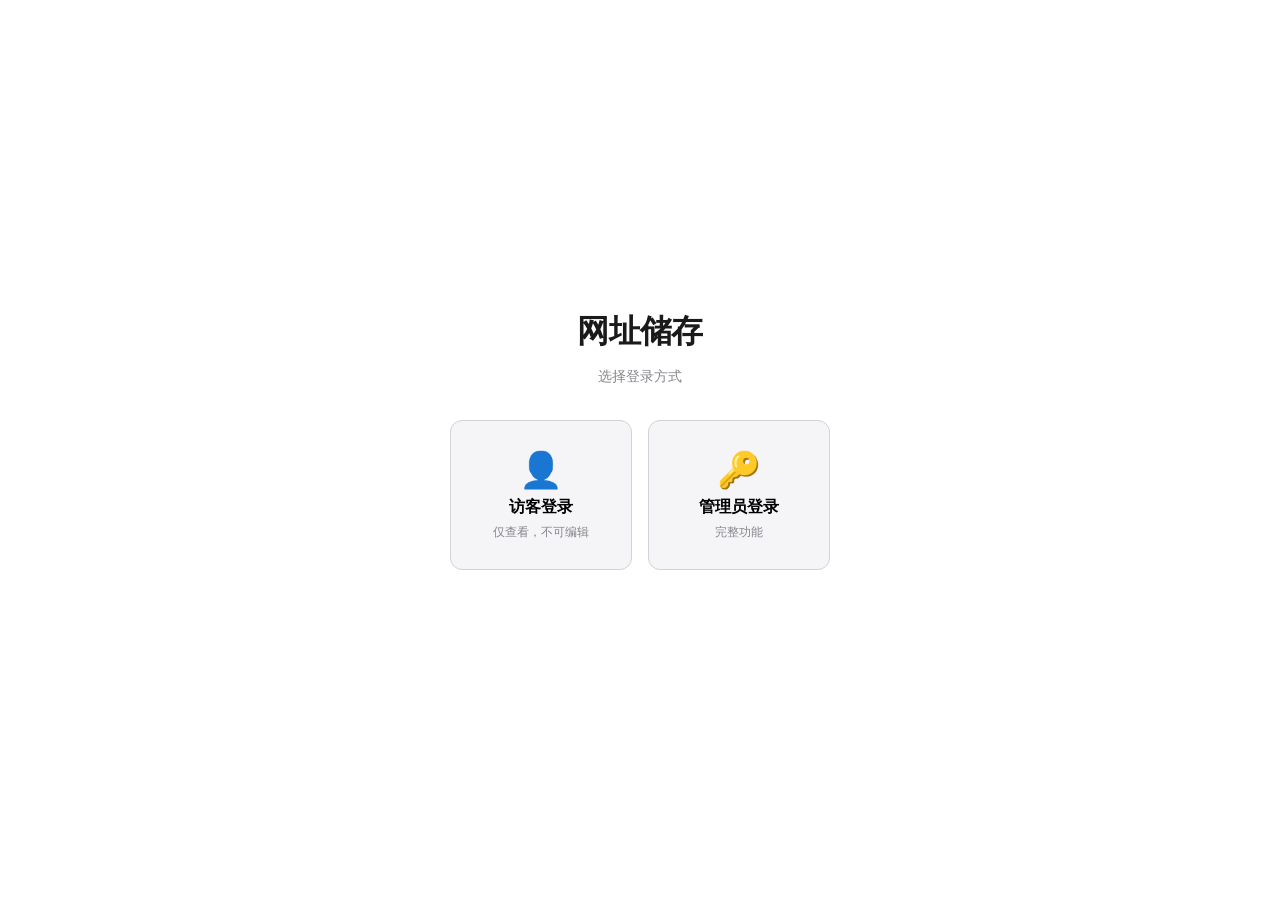
==== index.html @ a22df154 "fix: 恢复完整 index.html（含折叠组功能）" ====
<!DOCTYPE html>
<html lang="zh-CN" data-theme="auto">
<head>
<meta charset="UTF-8">
<meta name="viewport" content="width=device-width, initial-scale=1.0, maximum-scale=1.0, user-scalable=no">
<title>网址储存</title>
<style>
/* ========== 原有样式保持不变 ========== */
:root{--bg:#fff;--bg2:#f5f5f7;--fg:#1a1a1a;--fg2:#86868b;--border:#d2d2d7;--accent:#0071e3;--accent-bg:rgba(0,113,227,.08);--danger:#ff3b30;--card:#f5f5f7;--sidebar-bg:rgba(245,245,247,.98);--topbar-bg:rgba(255,255,255,.92);--radius:12px;--maxw:720px;--sidebar-w:280px;--ease:cubic-bezier(.2,.8,.2,1)}
@media(prefers-color-scheme:dark){:root[data-theme=auto]{--bg:#000;--bg2:#1c1c1e;--fg:#f5f5f7;--fg2:#86868b;--border:#38383a;--accent:#0a84ff;--accent-bg:rgba(10,132,255,.15);--danger:#ff453a;--card:#1c1c1e;--sidebar-bg:rgba(28,28,30,.98);--topbar-bg:rgba(0,0,0,.92)}}
:root[data-theme=dark]{--bg:#000;--bg2:#1c1c1e;--fg:#f5f5f7;--fg2:#86868b;--border:#38383a;--accent:#0a84ff;--accent-bg:rgba(10,132,255,.15);--danger:#ff453a;--card:#1c1c1e;--sidebar-bg:rgba(28,28,30,.98);--topbar-bg:rgba(0,0,0,.92)}
*{margin:0;padding:0;box-sizing:border-box;-webkit-tap-highlight-color:transparent;touch-action:manipulation}
body{font-family:-apple-system,BlinkMacSystemFont,"Segoe UI",Roboto,sans-serif;background:var(--bg);color:var(--fg);line-height:1.6;font-size:1rem;-webkit-font-smoothing:antialiased;overflow-x:hidden}
.auth-page{position:fixed;inset:0;display:flex;align-items:center;justify-content:center;background:var(--bg);z-index:600;padding:20px}
.auth-page.hidden{display:none}
.auth-container{max-width:380px;width:100%;text-align:center}
.auth-title{font-size:2rem;font-weight:700;margin-bottom:8px;letter-spacing:-.02em}
.auth-subtitle{font-size:.9rem;color:var(--fg2);margin-bottom:32px}
.auth-options{display:flex;gap:16px;margin-bottom:24px}
.auth-card{flex:1;display:flex;flex-direction:column;align-items:center;gap:6px;padding:28px 16px;border:1px solid var(--border);border-radius:var(--radius);background:var(--card);cursor:pointer;transition:all .2s var(--ease);font-family:inherit}
.auth-card:hover{border-color:var(--accent);transform:translateY(-2px);box-shadow:0 4px 12px rgba(0,0,0,.08)}
.auth-card.selected{border-color:var(--accent);background:var(--accent-bg)}
.auth-card-icon{font-size:2.2rem}
.auth-card-label{font-size:1rem;font-weight:600}
.auth-card-desc{font-size:.75rem;color:var(--fg2)}
.auth-form{display:flex;flex-direction:column;gap:12px}
.auth-form input{width:100%;padding:14px 16px;border:1px solid var(--border);border-radius:12px;background:var(--bg2);color:var(--fg);font-size:1rem;font-family:inherit}
.auth-form input:focus{outline:none;border-color:var(--accent)}
.auth-form button{width:100%;padding:14px;border:none;border-radius:12px;background:var(--accent);color:#fff;font-size:1rem;font-weight:600;cursor:pointer;font-family:inherit;transition:opacity .2s}
.auth-form button:disabled{opacity:.5}
.auth-error{font-size:.85rem;color:var(--danger);min-height:20px}
.auth-skip{margin-top:16px;background:transparent;border:none;color:var(--fg2);font-size:.85rem;cursor:pointer;font-family:inherit}
.auth-skip:hover{color:var(--accent)}
@keyframes shake{0%,100%{transform:translateX(0)}10%,30%,50%,70%,90%{transform:translateX(-8px)}20%,40%,60%,80%{transform:translateX(8px)}}
.shake{animation:shake .4s ease}
.topbar{position:fixed;top:0;left:0;right:0;height:56px;display:flex;align-items:center;gap:12px;padding:0 16px;background:var(--topbar-bg);backdrop-filter:blur(20px);-webkit-backdrop-filter:blur(20px);border-bottom:1px solid var(--border);z-index:400}
.hamburger{width:40px;height:40px;display:flex;flex-direction:column;justify-content:center;align-items:center;gap:5px;background:transparent;border:none;cursor:pointer;border-radius:8px;flex-shrink:0;transition:background .15s var(--ease)}
.hamburger:hover{background:var(--accent-bg)}
.hamburger span{display:block;width:20px;height:2px;background:var(--fg);border-radius:2px;transition:transform .2s var(--ease),opacity .15s ease}
body.sidebar-open .hamburger span:nth-child(1){transform:translateY(7px) rotate(45deg)}
body.sidebar-open .hamburger span:nth-child(2){opacity:0}
body.sidebar-open .hamburger span:nth-child(3){transform:translateY(-7px) rotate(-45deg)}
.topbar-title{font-size:1.2rem;font-weight:600;letter-spacing:-.01em}
.topbar-badge{font-size:.65rem;padding:2px 8px;border-radius:10px;background:var(--accent-bg);color:var(--accent);font-weight:600}
.sidebar-overlay{position:fixed;inset:0;background:rgba(0,0,0,.2);opacity:0;pointer-events:none;transition:opacity .2s ease;z-index:250}
body.sidebar-open .sidebar-overlay{opacity:1;pointer-events:auto}
.sidebar{position:fixed;top:0;left:0;width:var(--sidebar-w);height:100%;background:var(--sidebar-bg);border-right:1px solid var(--border);transform:translate3d(-100%,0,0);transition:transform .2s var(--ease);will-change:transform;z-index:300;overflow-y:auto;overscroll-behavior:contain;contain:layout style;padding-top:56px}
body.sidebar-open .sidebar{transform:translate3d(0,0,0);backdrop-filter:blur(20px);-webkit-backdrop-filter:blur(20px);box-shadow:2px 0 20px rgba(0,0,0,.08)}
.sidebar-nav{padding:8px 0}
.nav-label{padding:16px 16px 8px;font-size:.7rem;font-weight:600;color:var(--fg2);text-transform:uppercase;letter-spacing:.06em}
.nav-section{margin-bottom:2px}
.nav-toggle{display:flex;align-items:center;gap:10px;width:100%;padding:11px 16px;font-size:.95rem;font-weight:600;color:var(--fg);cursor:pointer;transition:background .12s ease;user-select:none;background:transparent;border:none;font-family:inherit;text-align:left}
.nav-toggle:hover,.nav-toggle:active{background:var(--accent-bg)}
.nav-toggle .nav-icon{font-size:1.1rem;width:20px;text-align:center}
.nav-toggle .nav-chevron{margin-left:auto;font-size:.7rem;color:var(--fg2);transition:transform .2s var(--ease)}
.nav-toggle.expanded .nav-chevron{transform:rotate(90deg)}
.nav-children{max-height:0;overflow:hidden;transition:max-height .2s var(--ease)}
.nav-item{display:flex;align-items:center;gap:10px;width:100%;padding:10px 16px 10px 40px;font-size:.92rem;color:var(--fg);cursor:pointer;transition:background .12s ease;user-select:none;background:transparent;border:none;font-family:inherit;text-align:left}
.nav-item:hover,.nav-item:active{background:var(--accent-bg)}
.nav-item .nav-icon{font-size:1rem;width:18px;text-align:center}
.nav-item .nav-chevron{margin-left:auto;font-size:.65rem;color:var(--fg2);transition:transform .2s var(--ease)}
.nav-item.expanded .nav-chevron{transform:rotate(90deg)}
.nav-sub-children{max-height:0;overflow:hidden;transition:max-height .2s var(--ease)}
.nav-leaf{display:flex;align-items:center;gap:10px;width:100%;padding:9px 16px 9px 64px;font-size:.88rem;color:var(--fg2);cursor:pointer;transition:background .12s ease,color .12s ease;user-select:none;background:transparent;border:none;font-family:inherit;text-align:left;border-left:2px solid transparent}
.nav-leaf:hover,.nav-leaf:active{color:var(--fg);background:var(--accent-bg)}
.nav-leaf.active{color:var(--accent);font-weight:600;border-left-color:var(--accent);background:var(--accent-bg)}
.nav-leaf .nav-icon{font-size:.85rem;width:16px;text-align:center}
.nav-leaf.nav-leaf-l2{padding-left:40px;font-size:.92rem;color:var(--fg)}
.nav-leaf[href] { text-decoration: none; color: inherit; }
.main-content{max-width:var(--maxw);margin:0 auto;padding:72px 16px 40px}
.main-content.wide{max-width:1200px}
.panel{display:none}.panel.active{display:block}
.page-header{display:flex;align-items:center;justify-content:space-between;margin-bottom:20px}
.page-header h1{font-size:1.8rem;font-weight:700;letter-spacing:-.02em}
.search-bar{width:100%;padding:14px 16px;border:1px solid var(--border);border-radius:12px;background:var(--bg2);color:var(--fg);font-size:1rem;margin-bottom:16px;transition:border-color .2s;font-family:inherit}
.search-bar:focus{outline:none;border-color:var(--accent)}
.cat-tabs{display:flex;gap:8px;overflow-x:auto;-webkit-overflow-scrolling:touch;padding-bottom:8px;margin-bottom:16px;scrollbar-width:none}.cat-tabs::-webkit-scrollbar{display:none}
.cat-tab{white-space:nowrap;padding:8px 16px;border:none;border-radius:20px;background:var(--bg2);color:var(--fg2);font-size:.9rem;font-weight:500;cursor:pointer;transition:all .2s;font-family:inherit}
.cat-tab.active{background:var(--accent);color:#fff}
.cat-tab-add{background:transparent;border:1px dashed var(--border)}
.section-header{font-size:.85rem;font-weight:600;color:var(--fg2);text-transform:uppercase;letter-spacing:.05em;margin:24px 0 12px}
.link-list{list-style:none}
.link-card{background:var(--card);border-radius:var(--radius);padding:18px;margin-bottom:10px}
.link-row{display:flex;align-items:flex-start;gap:14px}
.link-favicon{width:36px;height:36px;border-radius:8px;flex-shrink:0;background:var(--bg);display:flex;align-items:center;justify-content:center;font-size:.95rem;font-weight:600;color:var(--fg2);overflow:hidden;position:relative}
.link-favicon img{position:absolute;inset:0;width:100%;height:100%;object-fit:cover}
.link-info{flex:1;min-width:0}
.link-title{font-size:1.05rem;font-weight:600;word-break:break-word;margin-bottom:2px}
.link-meta{font-size:.82rem;color:var(--fg2);display:flex;align-items:center;gap:6px;flex-wrap:wrap}
.link-meta a{color:var(--fg2);text-decoration:none}.link-meta a:hover{color:var(--accent)}
.link-meta .dot{color:var(--border)}
.link-actions{display:flex;gap:4px;flex-shrink:0}
.link-actions button{border:none;background:transparent;color:var(--fg2);font-size:.85rem;padding:6px 10px;border-radius:8px;cursor:pointer;transition:all .15s;font-family:inherit}
.link-actions button:hover{color:var(--accent);background:var(--accent-bg)}
.link-actions button.danger:hover{color:var(--danger);background:rgba(255,59,48,.1)}
.edit-panel{margin-top:14px;padding-top:14px;border-top:1px solid var(--border);display:none}.edit-panel.active{display:block}
.edit-panel input,.edit-panel select,.edit-panel textarea{width:100%;padding:12px 14px;border:1px solid var(--border);border-radius:10px;background:var(--bg);color:var(--fg);font-size:.95rem;margin-bottom:8px;font-family:inherit}
.edit-panel textarea{resize:vertical;min-height:60px}
.edit-actions{display:flex;gap:8px;margin-top:4px}
.btn-save{flex:1;padding:12px;border:none;border-radius:10px;background:var(--accent);color:#fff;font-size:.95rem;font-weight:600;cursor:pointer;font-family:inherit}
.btn-cancel{padding:12px 20px;border:1px solid var(--border);border-radius:10px;background:transparent;color:var(--fg2);font-size:.95rem;cursor:pointer;font-family:inherit}
.add-form{display:flex;gap:8px;margin-bottom:20px}
.add-form input{flex:1;padding:14px 16px;border:1px solid var(--border);border-radius:12px;background:var(--bg2);color:var(--fg);font-size:1rem;font-family:inherit}
.add-form input:focus{outline:none;border-color:var(--accent)}
.add-form select{padding:14px 12px;border:1px solid var(--border);border-radius:12px;background:var(--bg2);color:var(--fg);font-size:.9rem;font-family:inherit;max-width:100px}
.add-form button{padding:14px 24px;border:none;border-radius:12px;background:var(--accent);color:#fff;font-size:1rem;font-weight:600;cursor:pointer;white-space:nowrap;font-family:inherit}
.add-form button:disabled{opacity:.5}
.empty-state{text-align:center;color:var(--fg2);font-size:.95rem;padding:60px 20px}
.status-msg{text-align:center;font-size:.9rem;color:var(--fg2);padding:12px 0}
.error-msg{color:var(--danger);font-size:.9rem;padding:12px 16px;background:rgba(255,59,48,.08);border-radius:var(--radius);margin-bottom:16px}
.toast{position:fixed;bottom:24px;left:50%;transform:translateX(-50%) translateY(120px);background:var(--fg);color:var(--bg);padding:14px 20px;border-radius:12px;font-size:.9rem;display:flex;align-items:center;gap:16px;z-index:500;transition:transform .2s var(--ease);max-width:90%;box-shadow:0 4px 12px rgba(0,0,0,.15)}
.toast.show{transform:translateX(-50%) translateY(0)}
.toast button{border:none;background:transparent;color:var(--accent);font-weight:600;cursor:pointer;font-size:.9rem;font-family:inherit}
.settings-group{background:var(--card);border-radius:var(--radius);overflow:hidden;margin-bottom:16px}
.setting-item{padding:16px;border-bottom:1px solid var(--border);display:flex;align-items:center;justify-content:space-between;gap:12px}.setting-item:last-child{border-bottom:none}
.setting-label{font-size:1rem;font-weight:500}
.setting-desc{font-size:.82rem;color:var(--fg2);margin-top:2px}
.setting-input{flex:1;max-width:200px;padding:10px 14px;border:1px solid var(--border);border-radius:10px;background:var(--bg);color:var(--fg);font-size:.95rem;font-family:inherit}
.theme-buttons{display:flex;gap:8px}
.theme-btn{padding:8px 16px;border:1px solid var(--border);border-radius:10px;background:var(--bg);color:var(--fg2);font-size:.85rem;cursor:pointer;font-family:inherit;transition:all .2s}
.theme-btn.active{background:var(--accent);color:#fff;border-color:var(--accent)}
.action-btn{width:100%;padding:14px;border:1px solid var(--border);border-radius:12px;background:var(--card);color:var(--fg);font-size:.95rem;font-weight:500;cursor:pointer;font-family:inherit;margin-bottom:8px;transition:all .2s}
.action-btn:hover{border-color:var(--accent);color:var(--accent)}
.cat-item{background:var(--card);border-radius:var(--radius);padding:16px;margin-bottom:8px;display:flex;align-items:center;justify-content:space-between;gap:12px}
.cat-item-info{flex:1}
.cat-item-name{font-size:1.05rem;font-weight:600}
.cat-item-count{font-size:.82rem;color:var(--fg2)}
.cat-item-actions{display:flex;gap:4px}
.cat-item-actions button{border:none;background:transparent;color:var(--fg2);font-size:.85rem;padding:6px 10px;border-radius:8px;cursor:pointer;font-family:inherit}
.cat-item-actions button:hover{color:var(--accent);background:var(--accent-bg)}
.cat-item-actions button.danger:hover{color:var(--danger);background:rgba(255,59,48,.1)}
/* ====== 折叠组 ====== */
.folder-card{background:var(--card);border-radius:var(--radius);margin-bottom:10px;border:1px solid transparent;overflow:hidden;transition:border-color .2s var(--ease)}
.folder-card.open{border-color:var(--border)}
.folder-head{display:flex;align-items:center;gap:12px;padding:14px 18px;cursor:pointer;-webkit-user-select:none;user-select:none;transition:background .15s var(--ease)}
.folder-head:hover{background:var(--accent-bg)}
.folder-stack{position:relative;width:26px;height:25px;flex-shrink:0}
.folder-stack i{position:absolute;left:0;right:0;height:14px;border-radius:5px;background:var(--bg2);border:1px solid var(--border);display:block}
.folder-stack i:nth-child(1){top:0;left:6px;right:6px;opacity:.45}
.folder-stack i:nth-child(2){top:5px;left:3px;right:3px;opacity:.7}
.folder-stack i:nth-child(3){top:10px;background:var(--accent-bg);border-color:var(--accent)}
.folder-name{flex:1;min-width:0;font-size:.98rem;font-weight:600;display:flex;align-items:center;gap:8px}
.folder-name .fn-t{overflow:hidden;text-overflow:ellipsis;white-space:nowrap}
.folder-cat{flex-shrink:0;font-size:.72rem;font-weight:500;color:var(--fg2);background:var(--bg2);border-radius:10px;padding:2px 8px}
.folder-count{flex-shrink:0;font-size:.78rem;color:var(--fg2)}
.folder-chev{flex-shrink:0;font-size:.68rem;color:var(--fg2);transition:transform .2s var(--ease)}
.folder-card.open .folder-chev{transform:rotate(90deg)}
.folder-tools{display:flex;gap:4px;flex-shrink:0}
.folder-tools button{border:none;background:transparent;color:var(--fg2);font-size:.78rem;padding:4px 8px;border-radius:7px;cursor:pointer;font-family:inherit;transition:all .15s}
.folder-tools button:hover{color:var(--accent);background:var(--accent-bg)}
.folder-tools button.danger:hover{color:var(--danger);background:rgba(255,59,48,.1)}
.folder-body{display:none;padding:0 10px 10px}
.folder-card.open .folder-body{display:block}
.folder-body .link-card{margin-bottom:8px}
.folder-empty{color:var(--fg2);font-size:.85rem;padding:8px 10px}
.link-actions button.link-act-fold{font-size:.8rem;padding:6px 8px}
.link-actions button.link-act-fold.in-fold{color:var(--accent)}
.add-form.add-form-wrap{flex-wrap:wrap}
.add-form.add-form-wrap select{max-width:92px}
@media(max-width:480px){.add-form.add-form-wrap input{flex:1 1 100%}}
.fp-overlay{position:fixed;inset:0;z-index:900;display:flex;align-items:flex-end;justify-content:center}
.fp-mask{position:absolute;inset:0;background:rgba(0,0,0,.35)}
.fp-panel{position:relative;width:100%;max-width:420px;margin:0 12px 12px;background:var(--bg);border:1px solid var(--border);border-radius:16px;padding:16px;box-shadow:0 10px 40px rgba(0,0,0,.25);max-height:70vh;overflow:auto}
.fp-title{font-size:.8rem;font-weight:600;color:var(--fg2);text-transform:uppercase;letter-spacing:.05em;margin-bottom:4px}
.fp-sub{font-size:.95rem;font-weight:600;margin-bottom:14px;word-break:break-all}
.fp-chips{display:flex;flex-wrap:wrap;gap:8px}
.fp-chip{padding:9px 14px;border:1px solid var(--border);border-radius:20px;background:var(--card);color:var(--fg);font-size:.88rem;cursor:pointer;font-family:inherit;transition:all .15s var(--ease)}
.fp-chip:hover{border-color:var(--accent);color:var(--accent)}
.fp-chip.active{background:var(--accent);border-color:var(--accent);color:#fff}
.fp-chip-new{border-style:dashed}
.fp-chip-out:hover{border-color:var(--danger);color:var(--danger)}
.fp-cancel{width:100%;margin-top:14px;padding:12px;border:1px solid var(--border);border-radius:12px;background:transparent;color:var(--fg2);font-size:.92rem;cursor:pointer;font-family:inherit}
.fp-cancel:hover{border-color:var(--accent);color:var(--accent)}
.theme-grid{display:grid;grid-template-columns:repeat(auto-fill,minmax(130px,1fr));gap:12px;margin-bottom:20px}
.theme-card{border:2px solid var(--border);border-radius:var(--radius);overflow:hidden;cursor:pointer;transition:all .2s var(--ease);background:var(--card)}
.theme-card:hover{border-color:var(--accent);transform:translateY(-2px);box-shadow:0 4px 12px rgba(0,0,0,.08)}
.theme-card.active{border-color:var(--accent);box-shadow:0 0 0 3px var(--accent-bg)}
.theme-preview{height:56px;display:flex;align-items:center;justify-content:center;gap:6px;padding:8px}
.theme-swatch{border-radius:8px;border:1px solid rgba(128,128,128,.15)}
.theme-swatch-bg{width:36px;height:36px}
.theme-swatch-accent{width:18px;height:18px;border-radius:50%}
.theme-name{padding:8px 10px;font-size:.85rem;font-weight:600;text-align:center}
.theme-del{display:block;width:100%;padding:5px;border:none;border-top:1px solid var(--border);background:transparent;color:var(--danger);font-size:.78rem;cursor:pointer;font-family:inherit}
.theme-del:hover{background:rgba(255,59,48,.08)}
.theme-help{margin-top:16px;padding:14px;background:var(--card);border-radius:var(--radius);font-size:.82rem;color:var(--fg2);line-height:1.7}
.theme-help code{display:block;margin:8px 0;padding:8px 12px;background:var(--bg);border-radius:8px;font-size:.78rem;overflow-x:auto;white-space:pre}
/* 搜索引擎样式 */
.se-panel{display:flex;flex-direction:column;height:calc(100vh - 160px)}
.se-bar{display:flex;gap:8px;margin-bottom:16px}
.se-bar input{flex:1;padding:14px 16px;border:1px solid var(--border);border-radius:12px;background:var(--bg2);color:var(--fg);font-size:1rem;font-family:inherit}
.se-bar input:focus{outline:none;border-color:var(--accent)}
.se-bar button{padding:14px 24px;border:none;border-radius:12px;background:var(--accent);color:#fff;font-size:1rem;font-weight:600;cursor:pointer;white-space:nowrap;font-family:inherit}
.se-bar button:disabled{opacity:.5}
.se-body{display:flex;gap:16px;flex:1;min-height:0}
.se-results{width:300px;flex-shrink:0;overflow-y:auto;padding-right:4px;position:relative}
.se-item{position:relative;padding:12px;padding-right:36px;border-radius:var(--radius);cursor:pointer;transition:background .15s;margin-bottom:8px;background:var(--card)}
.se-item:hover{background:var(--accent-bg)}
.se-item.active{background:var(--accent-bg);outline:2px solid var(--accent)}
.se-item-title{font-size:.92rem;font-weight:600;margin-bottom:4px;word-break:break-word;line-height:1.4}
.se-item-url{font-size:.76rem;color:var(--accent);margin-bottom:4px;word-break:break-all}
.se-item-snip{font-size:.8rem;color:var(--fg2);line-height:1.5;display:-webkit-box;-webkit-line-clamp:2;-webkit-box-orient:vertical;overflow:hidden}
.se-preview{flex:1;display:flex;flex-direction:column;min-width:0}
.se-toolbar{display:flex;gap:8px;margin-bottom:8px;align-items:center}
.se-toolbar button{padding:8px 14px;border:1px solid var(--border);border-radius:8px;background:var(--card);color:var(--fg);font-size:.85rem;cursor:pointer;font-family:inherit;transition:all .2s;white-space:nowrap}
.se-toolbar button:hover{border-color:var(--accent);color:var(--accent)}
.se-toolbar button:disabled{opacity:.4;cursor:default}
.se-url-display{flex:1;padding:8px 14px;border:1px solid var(--border);border-radius:8px;background:var(--card);color:var(--fg2);font-size:.76rem;overflow:hidden;text-overflow:ellipsis;white-space:nowrap}
.se-toolbar input.se-url-display{color:var(--fg);font-size:.82rem;font-family:inherit;min-width:0;outline:none}
.se-toolbar input.se-url-display:focus{border-color:var(--accent)}
/* ===== 沉浸式全屏预览 ===== */
.se-results{transition:width .32s cubic-bezier(.2,.8,.2,1),opacity .26s ease,transform .32s cubic-bezier(.2,.8,.2,1)}
.se-body.se-immersive .se-results{width:0;min-width:0;opacity:0;transform:translateX(-28px);margin:0;padding:0;pointer-events:none;overflow:hidden}
.se-preview.se-fs{position:fixed;top:56px;left:0;right:0;bottom:0;z-index:200;background:var(--bg);border:0;border-radius:0;padding:10px 12px 12px;overflow:hidden;animation:seFsIn .3s cubic-bezier(.2,.8,.2,1);box-shadow:0 -6px 28px rgba(0,0,0,.14)}
.se-preview.se-fs .se-frame-wrap{flex:1;min-height:0}
@keyframes seFsIn{from{opacity:.55;transform:translateY(16px)}to{opacity:1;transform:translateY(0)}}
@media(max-width:768px){.se-preview.se-fs{padding:8px}}
.se-frame-wrap{flex:1;border:1px solid var(--border);border-radius:var(--radius);overflow:hidden;background:#fff;position:relative;min-height:300px}
.se-frame-wrap iframe{width:100%;height:100%;border:none}
.se-empty{display:flex;align-items:center;justify-content:center;height:100%;color:var(--fg2);font-size:.9rem;position:absolute;inset:0}
.se-loading{position:absolute;inset:0;display:flex;align-items:center;justify-content:center;background:var(--bg);color:var(--fg2);font-size:.9rem;z-index:1}
/* ===== 引擎收藏夹 / 最近访问 ===== */
.se-fav-btn{position:absolute;top:8px;right:8px;border:none;background:transparent;color:var(--fg2);font-size:.95rem;cursor:pointer;padding:2px 6px;border-radius:6px;line-height:1;font-family:inherit;z-index:2}
.se-fav-btn:hover{background:var(--accent-bg);color:var(--accent)}
.se-fav-btn.tmp{color:var(--accent)}
.se-fav-btn.perm{color:#e6a700}
.engf-overlay{position:fixed;inset:0;z-index:520}
.engf-mask{position:absolute;inset:0;background:rgba(0,0,0,.25)}
.engf-drawer{position:absolute;top:0;right:0;bottom:0;width:min(430px,92vw);background:var(--bg);border-left:1px solid var(--border);display:flex;flex-direction:column;box-shadow:-8px 0 28px rgba(0,0,0,.14);animation:engfIn .22s cubic-bezier(.2,.8,.2,1)}
@keyframes engfIn{from{transform:translateX(28px);opacity:.6}to{transform:translateX(0);opacity:1}}
.engf-head{display:flex;align-items:center;gap:8px;padding:12px 14px;border-bottom:1px solid var(--border);flex-shrink:0}
.engf-tabs{display:flex;gap:6px;flex:1}
.engf-tab{padding:8px 14px;border:1px solid var(--border);border-radius:20px;background:var(--card);color:var(--fg2);font-size:.85rem;cursor:pointer;font-family:inherit;transition:all .15s}
.engf-tab:hover{border-color:var(--accent);color:var(--accent)}
.engf-tab.active{background:var(--accent);color:#fff;border-color:var(--accent)}
.engf-close{width:34px;height:34px;border:1px solid var(--border);border-radius:10px;background:var(--card);color:var(--fg);cursor:pointer;font-size:.9rem;font-family:inherit;flex-shrink:0}
.engf-close:hover{border-color:var(--accent);color:var(--accent)}
.engf-body{flex:1;overflow-y:auto;padding:12px 14px}
.engf-sec{font-size:.78rem;font-weight:700;color:var(--fg2);margin:14px 0 8px;letter-spacing:.04em}
.engf-sec:first-child{margin-top:2px}
.engf-item{display:flex;align-items:center;gap:10px;padding:10px 12px;background:var(--card);border-radius:10px;margin-bottom:8px;cursor:pointer;transition:background .15s}
.engf-item:hover{background:var(--accent-bg)}
.engf-item-info{flex:1;min-width:0}
.engf-item-title{font-size:.9rem;font-weight:600;white-space:nowrap;overflow:hidden;text-overflow:ellipsis}
.engf-item-url{font-size:.74rem;color:var(--fg2);white-space:nowrap;overflow:hidden;text-overflow:ellipsis}
.engf-item-acts{display:flex;gap:2px;flex-shrink:0;align-items:center}
.engf-item-acts button{border:none;background:transparent;color:var(--fg2);font-size:.75rem;padding:5px 7px;border-radius:6px;cursor:pointer;font-family:inherit;white-space:nowrap}
.engf-item-acts button:hover{color:var(--accent);background:var(--accent-bg)}
.engf-item-acts button.danger:hover{color:var(--danger);background:rgba(255,59,48,.1)}
.engf-perm-mark{color:#e6a700;font-size:.78rem;flex-shrink:0;white-space:nowrap}
.engf-empty{color:var(--fg2);font-size:.85rem;text-align:center;padding:26px 10px}
.engf-clear{width:100%;padding:10px;margin-top:12px;border:1px solid var(--border);border-radius:10px;background:var(--card);color:var(--fg2);font-size:.82rem;cursor:pointer;font-family:inherit}
.engf-clear:hover{border-color:var(--danger);color:var(--danger)}
@media(max-width:768px){.se-body{flex-direction:column}.se-results{width:100%;max-height:200px}.se-preview{flex:1}}
@media(max-width:480px){.main-content{padding:72px 12px 24px}.link-actions{flex-direction:column;gap:2px}.auth-options{flex-direction:column}}
.font-size-control{display:flex;align-items:center;gap:8px}
.font-btn{padding:6px 12px;border:1px solid var(--border);border-radius:8px;background:var(--bg);color:var(--fg);font-size:.9rem;cursor:pointer;font-family:inherit;transition:all .2s}
.font-btn:hover{border-color:var(--accent);color:var(--accent)}
.font-range{width:100px;cursor:pointer;accent-color:var(--accent)}
.font-value{font-size:.85rem;color:var(--fg2);min-width:30px;text-align:center}
/* ========== 密码库 ========== */
.vault-lock{max-width:420px;margin:40px auto;padding:32px 24px;background:var(--card);border-radius:var(--radius);text-align:center}
.vault-lock-icon{font-size:3rem;margin-bottom:12px}
.vault-lock-title{font-size:1.3rem;font-weight:700;margin-bottom:6px;letter-spacing:-.01em}
.vault-lock-desc{font-size:.85rem;color:var(--fg2);margin-bottom:20px;line-height:1.6}
.vault-lock .vault-input{width:100%;padding:14px 16px;border:1px solid var(--border);border-radius:12px;background:var(--bg2);color:var(--fg);font-size:1rem;font-family:inherit;margin-bottom:10px}
.vault-lock .vault-input:focus{outline:none;border-color:var(--accent)}
.vault-lock .vault-btn{width:100%;padding:14px;border:none;border-radius:12px;background:var(--accent);color:#fff;font-size:1rem;font-weight:600;cursor:pointer;font-family:inherit}
.vault-lock .vault-btn:disabled{opacity:.5;cursor:default}
.vault-lock .vault-err{font-size:.85rem;color:var(--danger);min-height:20px;margin-top:8px;text-align:left;word-break:break-word}
.vault-lock .vault-link{background:transparent;border:none;color:var(--fg2);font-size:.82rem;cursor:pointer;font-family:inherit;margin-top:14px}
.vault-lock .vault-link:hover{color:var(--danger)}
.vault-toolbar{display:flex;gap:8px;align-items:center;margin-bottom:14px;flex-wrap:wrap}
.vault-search{flex:1;min-width:160px;padding:12px 16px;border:1px solid var(--border);border-radius:12px;background:var(--bg2);color:var(--fg);font-size:.95rem;font-family:inherit}
.vault-search:focus{outline:none;border-color:var(--accent)}
.vault-add-btn{padding:12px 20px;border:none;border-radius:12px;background:var(--accent);color:#fff;font-size:.95rem;font-weight:600;cursor:pointer;font-family:inherit}
.vault-lock-btn{padding:12px 16px;border:1px solid var(--border);border-radius:12px;background:var(--card);color:var(--fg);font-size:.9rem;cursor:pointer;font-family:inherit;transition:all .2s}
.vault-lock-btn:hover{border-color:var(--accent);color:var(--accent)}
.vault-tabs{display:flex;gap:8px;overflow-x:auto;-webkit-overflow-scrolling:touch;padding-bottom:8px;margin-bottom:12px;scrollbar-width:none}
.vault-tabs::-webkit-scrollbar{display:none}
.vault-entry{background:var(--card);border-radius:var(--radius);padding:14px 16px;margin-bottom:10px}
.vault-entry-row{display:flex;align-items:flex-start;gap:12px}
.vault-entry-icon{width:36px;height:36px;border-radius:8px;flex-shrink:0;background:var(--accent-bg);color:var(--accent);display:flex;align-items:center;justify-content:center;font-size:1rem;font-weight:600}
.vault-entry-info{flex:1;min-width:0}
.vault-entry-title{font-size:1rem;font-weight:600;word-break:break-word;margin-bottom:2px}
.vault-entry-meta{font-size:.8rem;color:var(--fg2);word-break:break-all;line-height:1.5}
.vault-entry-actions{display:flex;gap:2px;flex-shrink:0;flex-wrap:wrap;justify-content:flex-end}
.vault-entry-actions button{border:none;background:transparent;color:var(--fg2);font-size:.78rem;padding:5px 8px;border-radius:6px;cursor:pointer;font-family:inherit;transition:all .15s}
.vault-entry-actions button:hover{color:var(--accent);background:var(--accent-bg)}
.vault-entry-actions button.danger:hover{color:var(--danger);background:rgba(255,59,48,.1)}
.vault-pwd-row{display:flex;align-items:center;gap:8px;margin-top:10px;flex-wrap:wrap}
.vault-pwd{flex:1;min-width:120px;font-family:ui-monospace,SFMono-Regular,Menlo,monospace;font-size:.85rem;padding:8px 12px;border:1px solid var(--border);border-radius:8px;background:var(--bg);color:var(--fg);overflow:hidden;text-overflow:ellipsis;white-space:nowrap;user-select:all}
.vault-pwd.hidden{-webkit-text-security:disc;text-security:disc}
.vault-pwd-row button{border:1px solid var(--border);background:var(--card);color:var(--fg);font-size:.75rem;padding:6px 10px;border-radius:8px;cursor:pointer;font-family:inherit;transition:all .15s;white-space:nowrap}
.vault-pwd-row button:hover{border-color:var(--accent);color:var(--accent)}
.vault-strength{height:4px;border-radius:2px;background:var(--border);overflow:hidden;margin-top:8px}
.vault-strength-bar{height:100%;width:0;transition:width .3s,background .3s;background:var(--border)}
.vault-strength-txt{font-size:.72rem;color:var(--fg2);margin-top:3px}
.vault-form{background:var(--card);border-radius:var(--radius);padding:18px;margin-bottom:14px}
.vault-form h3{font-size:1rem;margin-bottom:12px;font-weight:700;letter-spacing:-.01em}
.vault-form label{display:block;font-size:.78rem;color:var(--fg2);margin-bottom:4px;font-weight:600;text-transform:uppercase;letter-spacing:.04em}
.vault-form input,.vault-form textarea,.vault-form select{width:100%;padding:10px 12px;border:1px solid var(--border);border-radius:10px;background:var(--bg);color:var(--fg);font-size:.92rem;margin-bottom:10px;font-family:inherit}
.vault-form input:focus,.vault-form textarea:focus,.vault-form select:focus{outline:none;border-color:var(--accent)}
.vault-form textarea{resize:vertical;min-height:60px}
.vault-form-actions{display:flex;gap:8px;margin-top:4px}
.vault-gen{background:var(--bg2);border-radius:10px;padding:12px;margin-bottom:12px;display:none}
.vault-gen.show{display:block}
.vault-gen-row{display:flex;gap:10px;align-items:center;font-size:.85rem;margin-bottom:8px;flex-wrap:wrap}
.vault-gen-row label{display:flex;align-items:center;gap:6px;margin:0;color:var(--fg);cursor:pointer;text-transform:none;font-weight:400;letter-spacing:0;font-size:.85rem}
.vault-gen-row input[type=range]{flex:1;min-width:120px;accent-color:var(--accent);margin:0}
.vault-gen-btn{width:100%;padding:10px;border:none;border-radius:8px;background:var(--accent);color:#fff;font-size:.88rem;font-weight:600;cursor:pointer;font-family:inherit}
.vault-empty{text-align:center;color:var(--fg2);padding:40px 20px;font-size:.9rem}
/* ========== 密码库同步栏 ========== */
.vault-sync-bar{display:flex;gap:8px;align-items:center;margin-bottom:14px;padding:10px 12px;background:var(--bg2);border-radius:10px;flex-wrap:wrap;font-size:.82rem;color:var(--fg2)}
.vault-sync-bar button{padding:8px 12px;border:1px solid var(--border);border-radius:8px;background:var(--card);color:var(--fg);font-size:.82rem;cursor:pointer;font-family:inherit;transition:all .2s;white-space:nowrap}
.vault-sync-bar button:hover{border-color:var(--accent);color:var(--accent)}
.vault-sync-bar button:disabled{opacity:.4;cursor:default}
.vault-sync-bar .vault-sync-toggle{display:flex;align-items:center;gap:6px;cursor:pointer;user-select:none;font-size:.82rem}
.vault-sync-bar .vault-sync-ts{margin-left:auto;font-size:.75rem;color:var(--fg2);white-space:nowrap}
.vault-sync-bar .vault-sync-on{color:var(--accent);font-weight:600}
.vault-sync-bar .vault-sync-cfg{padding:8px 10px}
/* ========== 线上备忘录 ========== */
.memo-toolbar{display:flex;gap:8px;align-items:center;margin-bottom:14px;flex-wrap:wrap}
.memo-stat{font-size:.78rem;color:var(--fg2);margin-left:auto;white-space:nowrap}
.memo-tabs{display:flex;gap:8px;align-items:center;overflow-x:auto;-webkit-overflow-scrolling:touch;padding-bottom:8px;margin-bottom:12px;scrollbar-width:none}
.memo-tabs::-webkit-scrollbar{display:none}
.memo-tag-sel{padding:8px 12px;border:1px solid var(--border);border-radius:20px;background:var(--bg2);color:var(--fg2);font-size:.85rem;font-family:inherit;cursor:pointer;flex-shrink:0}
.memo-tag-sel:focus{outline:none;border-color:var(--accent)}
.memo-card{background:var(--card);border-radius:var(--radius);padding:14px 16px;margin-bottom:10px;border-left:3px solid transparent}
.memo-card.pinned{border-left-color:var(--accent)}
.memo-card-head{display:flex;align-items:flex-start;gap:12px}
.memo-card-info{flex:1;min-width:0}
.memo-card-title{font-size:1rem;font-weight:600;word-break:break-word;margin-bottom:2px}
.memo-card-meta{font-size:.78rem;color:var(--fg2);word-break:break-all;line-height:1.5}
.memo-card-body{margin-top:8px;font-size:.88rem;color:var(--fg);white-space:pre-wrap;word-break:break-word;line-height:1.6;max-height:200px;overflow:hidden}
.memo-card-stat{margin-top:6px;font-size:.72rem;color:var(--fg2)}
.memo-form-stat{font-size:.75rem;color:var(--fg2);margin:-4px 0 10px;text-align:right}
.memo-check{display:flex;align-items:center;gap:6px;font-size:.85rem;margin-bottom:10px;cursor:pointer;text-transform:none;letter-spacing:0;font-weight:400;color:var(--fg)}
.memo-check input{cursor:pointer;accent-color:var(--accent)}
</style>
</head>
<body>

<!-- 认证页面 -->
<div class="auth-page" id="loginPage">
  <div class="auth-container">
    <div class="auth-title" id="loginSiteTitle">网址储存</div>
    <div class="auth-subtitle">选择登录方式</div>
    <div class="auth-options">
      <button class="auth-card" id="guestCard"><span class="auth-card-icon">👤</span><span class="auth-card-label">访客登录</span><span class="auth-card-desc">仅查看，不可编辑</span></button>
      <button class="auth-card" id="adminCard"><span class="auth-card-icon">🔑</span><span class="auth-card-label">管理员登录</span><span class="auth-card-desc">完整功能</span></button>
    </div>
    <div class="auth-form" id="loginForm" style="display:none;">
      <input type="password" id="loginPassword" placeholder="请输入管理员密码">
      <button id="loginSubmitBtn">进入</button>
      <div class="auth-error" id="loginError"></div>
    </div>
  </div>
</div>

<div class="auth-page hidden" id="setupPage">
  <div class="auth-container">
    <div class="auth-title">设置管理员密码</div>
    <div class="auth-subtitle">首次使用，请设置管理员密码</div>
    <div class="auth-form">
      <input type="password" id="setupPassword" placeholder="设置密码（至少8位）">
      <input type="password" id="setupConfirm" placeholder="确认密码">
      <button id="setupSubmitBtn">设置并进入</button>
      <div class="auth-error" id="setupError"></div>
    </div>
    <button class="auth-skip" id="setupGuestBtn">以访客身份进入 →</button>
  </div>
</div>

<!-- 顶栏 -->
<div class="topbar" style="display:none;" id="topbar">
  <button class="hamburger" id="hamburgerBtn" aria-label="菜单"><span></span><span></span><span></span></button>
  <div class="topbar-title" id="siteTitle">网址储存</div>
  <span class="topbar-badge" id="authBadge" style="display:none;">访客</span>
</div>

<div class="sidebar-overlay" id="sidebarOverlay"></div>

<aside class="sidebar" id="sidebar" role="navigation" aria-label="主导航">
  <nav class="sidebar-nav" id="sidebarNav"></nav>
</aside>

<!-- 主内容区 -->
<div class="main-content" style="display:none;" id="mainContent">

  <div class="panel active" id="panel-links">
    <div class="page-header"><h1>所有网址</h1></div>
    <input type="text" class="search-bar" id="quickSearch" placeholder="搜索...">
    <div class="cat-tabs" id="catTabs"></div>
    <div id="errorBox" class="error-msg" style="display:none;"></div>
    <div id="status" class="status-msg" style="display:none;"></div>
    <div id="linkContainer"></div>
  </div>

  <div class="panel" id="panel-categories">
    <div class="page-header"><h1>分类管理</h1></div>
    <div class="add-form"><input type="text" id="newCatInput" placeholder="分类名称..."><button id="addCatBtn">添加</button></div>
    <div id="catListContainer"></div>
    <div class="page-header" style="margin-top:32px;"><h1>折叠组</h1></div>
    <div class="add-form"><input type="text" id="newFoldInput" placeholder="折叠组名称..."><select id="newFoldCatSel"></select><button id="addFoldBtn">添加</button></div>
    <div id="foldListContainer"></div>
  </div>

  <div class="panel" id="panel-search">
    <div class="page-header"><h1>搜索</h1></div>
    <input type="text" class="search-bar" id="searchInput" placeholder="输入关键词搜索...">
    <div id="searchResults"><div class="empty-state">输入关键词开始搜索</div></div>
  </div>

  <div class="panel" id="panel-engine">
    <div class="page-header"><h1>搜索引擎</h1></div>
    <div class="se-panel">
      <div class="se-bar">
        <input type="text" id="engineInput" placeholder="输入关键词搜索全网...">
        <button id="engineBtn">🔍 搜索</button>
        <button id="engineFavBtn" title="收藏夹 / 最近访问">📁 收藏夹</button>
      </div>
      <div class="se-body">
        <div class="se-results" id="engineResults"><div class="se-empty">输入关键词开始搜索</div></div>
        <div class="se-preview">
          <div class="se-toolbar">
            <button id="engineBackBtn" disabled>← 后退</button>
            <input type="text" class="se-url-display" id="engineUrlInput" placeholder="粘贴网址或输入关键词，回车打开" autocomplete="off" spellcheck="false" value="">
            <button id="engineOpenBtn">↗ 新标签</button>
            <button id="engineFavCurBtn" title="收藏当前预览的网站">☆ 收藏</button>
            <button id="engineReadBtn">🔁 自动</button>
            <button id="engineFsBtn">⛶ 全屏</button>
          </div>
          <div class="se-frame-wrap" id="engineFrameWrap"><div class="se-empty">选择搜索结果预览网页</div></div>
        </div>
      </div>
    </div>
  </div>

  <div class="panel" id="panel-settings">
    <div class="page-header"><h1>设置</h1></div>
    <div class="settings-group">
      <div class="setting-item">
        <div><div class="setting-label">网站名称</div><div class="setting-desc">显示在页面顶部</div></div>
        <input type="text" class="setting-input" id="siteNameInput">
      </div>
    </div>
    <div class="settings-group">
      <div class="setting-item">
        <div><div class="setting-label">基础主题</div><div class="setting-desc">亮色/暗色/跟随系统</div></div>
        <div class="theme-buttons">
          <button class="theme-btn" id="themeLight">亮色</button>
          <button class="theme-btn" id="themeDark">暗色</button>
          <button class="theme-btn" id="themeAuto">跟随系统</button>
        </div>
      </div>
    </div>
    <div class="settings-group">
      <div class="setting-item">
        <div><div class="setting-label">网站字号</div><div class="setting-desc">调整全局文字大小（12-22px）</div></div>
        <div class="font-size-control">
          <button class="font-btn" id="fontMinus">A-</button>
          <input type="range" class="font-range" id="fontRange" min="12" max="22" value="16" step="1">
          <button class="font-btn" id="fontPlus">A+</button>
          <span class="font-value" id="fontValue">16</span>
        </div>
      </div>
    </div>

    <div class="settings-group">
      <div class="setting-item">
        <div><div class="setting-label">🌐 网络加速网关</div><div class="setting-desc">自动切换最快可用节点；失效时可手动填入备用订阅地址（快捷保留区）</div></div>
        <div id="gwStatus" style="font-size:13px;color:var(--fg2);margin:8px 0;line-height:1.6"></div>
        <div style="display:flex;flex-direction:column;gap:6px;margin-top:6px">
          <div style="display:flex;align-items:center;gap:6px">
            <label style="width:70px;font-size:13px">数据API</label>
            <input type="text" class="setting-input" id="gwCustomApi" placeholder="备用：https://api2.yongjiu.ccwu.cc">
          </div>
          <div style="display:flex;align-items:center;gap:6px">
            <label style="width:70px;font-size:13px">认证API</label>
            <input type="text" class="setting-input" id="gwCustomAuth" placeholder="备用：https://auth-api2.yongjiu.ccwu.cc">
          </div>
          <div style="display:flex;align-items:center;gap:6px">
            <label style="width:70px;font-size:13px">搜索API</label>
            <input type="text" class="setting-input" id="gwCustomSearch" placeholder="备用：https://search2.yongjiu.ccwu.cc">
          </div>
          <div style="display:flex;gap:6px;margin-top:6px">
            <button class="action-btn" id="gwSaveBtn" style="flex:1">保存备用节点</button>
            <button class="action-btn" id="gwTestBtn" style="flex:1">重新测速</button>
          </div>
        </div>
      </div>
    </div>
    <button class="action-btn" id="exportBtn">导出为 JSON 文件</button>
    <input type="file" id="importFile" accept=".json" style="display:none;">
    <button class="action-btn" id="importBtn">从 JSON 文件导入</button>
  </div>

  <div class="panel" id="panel-themes">
    <div class="page-header"><h1>风格切换</h1></div>
    <div class="theme-grid" id="themeGrid"></div>
    <button class="action-btn" id="importThemeBtn">📥 导入风格文件（.css / .json / .yaml / .toml）</button>
    <input type="file" id="importThemeFile" accept=".css,.json,.yaml,.yml,.toml,.plist,.itermcolors" style="display:none;">
    <button class="action-btn" id="exportThemeBtn">📤 导出当前风格</button>
    <div class="theme-help">
      <b>风格文件格式</b>：支持以下格式，导入后自动识别并映射为站点配色：<code>:root { --bg: #f0f6ff; --accent: #0066cc; /* ... */ }</code><br>
      📄 <b>CSS 变量</b>（.css）：解析 :root 内的 --bg/--accent 等变量<br>
      🎨 <b>VS Code 主题</b>（.json）：editor.background→--bg、button.background→--accent 等自动映射<br>
      🧬 <b>Base16/Base24</b>（.yaml/.json）：base00→--bg、base0D→--accent、base08→--danger<br>
      🖥️ <b>Windows Terminal</b>（.json）、<b>Alacritty</b>（.toml）、<b>iTerm2</b>（.plist/.itermcolors）：终端配色自动映射<br>
      🌈 <b>Open Props</b>：--gray-0/--blue-6 等通用 CSS 变量库自动映射<br>
      可从网上下载上述任一格式主题文件，导入后即可切换使用。<br>
      <b>支持变量</b>：--bg --bg2 --fg --fg2 --border --accent --accent-bg --danger --card --sidebar-bg --topbar-bg --radius
    </div>
  </div>

  <div class="panel" id="panel-password">
    <div class="page-header"><h1>密码管理</h1></div>
    <div class="settings-group">
      <div class="setting-item"><div><div class="setting-label">当前密码</div></div><input type="password" class="setting-input" id="curPwdInput" placeholder="输入当前密码"></div>
    </div>
    <div class="settings-group">
      <div class="setting-item"><div><div class="setting-label">新密码</div><div class="setting-desc">至少8位</div></div><input type="password" class="setting-input" id="newPwdInput" placeholder="输入新密码"></div>
      <div class="setting-item"><div><div class="setting-label">确认新密码</div></div><input type="password" class="setting-input" id="confirmPwdInput" placeholder="再次输入新密码"></div>
    </div>
    <button class="action-btn" id="changePwdBtn">确认修改</button>
    <div id="pwdMsg" class="status-msg" style="display:none;"></div>
  </div>

  <div class="panel" id="panel-vault">
    <div class="page-header"><h1>密码库</h1></div>
    <div id="vaultView"></div>
  </div>

  <div class="panel" id="panel-memo">
    <div class="page-header"><h1>线上备忘录</h1></div>
    <input type="file" id="memoImportFile" accept=".json" style="display:none;">
    <div id="memoView"></div>
  </div>

</div><!-- /main-content -->

<div class="toast" id="toast"><span id="toastMsg"></span><button id="toastBtn">撤销</button></div>

<!-- 引擎收藏夹 / 最近访问 抽屉 -->
<div class="engf-overlay" id="engFavOverlay" style="display:none;">
  <div class="engf-mask" data-act="engfclose"></div>
  <div class="engf-drawer">
    <div class="engf-head">
      <div class="engf-tabs">
        <button class="engf-tab" data-act="engftab" data-id="fav">⭐ 收藏夹</button>
        <button class="engf-tab" data-act="engftab" data-id="hist">🕘 最近访问</button>
      </div>
      <button class="engf-close" data-act="engfclose" title="关闭">✕</button>
    </div>
    <div class="engf-body" id="engFavBody"></div>
  </div>
</div>

<script>
// ====== API 网关选优层（多域名故障转移 + 快捷保留区） ======
// 原理：并发探测多个网关域名，选最快可用者，覆盖 API_BASE/AUTH_API/SEARCH_API
// 支持：localStorage 缓存结果（TTL 10分钟）、手动填入自定义订阅地址（快捷保留区）

(function(){
  // 服务 -> 候选网关域名（按优先级，第一位为默认）
  var GATEWAY_POOL = {
    api:  ["https://api.yongjiu.ccwu.cc", "https://api2.yongjiu.ccwu.cc"],
    auth: ["https://auth-api.yongjiu.ccwu.cc", "https://auth-api2.yongjiu.ccwu.cc"],
    search: ["https://search.yongjiu.ccwu.cc", "https://search2.yongjiu.ccwu.cc"]
  };

  // 快捷保留区：用户可手动填写的备用订阅地址（失效时自动切换到这里）
  function getCustom(service){
    try{ return localStorage.getItem('gw_custom_'+service)||''; }catch(e){ return ''; }
  }
  function setCustom(service, url){
    try{ localStorage.setItem('gw_custom_'+service, url||''); }catch(e){}
  }

  // 健康检查：GET /health 或根路径，3 秒超时
  function test(url, attempt){
    attempt = attempt || 1;
    return new Promise(function(resolve){
      var ctrl = typeof AbortController!=='undefined' ? new AbortController() : null;
      var timer = setTimeout(function(){ if(ctrl) ctrl.abort(); retryOrFail(); }, attempt===1?3000:4000);
      var opts = {method:'GET', cache:'no-store'};
      if(ctrl) opts.signal = ctrl.signal;
      function retryOrFail(){
        if(attempt < 2){ test(url, attempt+1).then(resolve); } else { resolve(false); }
      }
      fetch(url+'/health', opts)
        .then(function(r){ clearTimeout(timer); resolve(r.ok || r.status===404); })
        .catch(function(){ clearTimeout(timer); retryOrFail(); });
    });
  }

  // 选优：返回该服务当前最佳网关 URL（同步返回，探测异步缓存）
  var bestCache = {};
  var probing = {};
  function pickBest(service){
    var pool = GATEWAY_POOL[service] || [];
    var custom = getCustom(service);
    if(custom) pool = [custom].concat(pool);

    var cached = bestCache[service];
    if(cached && Date.now()-cached.ts < 10*60*1000) return cached.url;

    var fallback = pool[0] || '';
    if(!probing[service]){
      probing[service] = true;
      var results = [];
      pool.forEach(function(url, i){
        var t0 = Date.now();
        test(url).then(function(ok){
          results.push({url:url, ok:ok, idx:i, ms:Date.now()-t0});
          if(results.length===pool.length){
            var usable = results.filter(function(r){return r.ok;});
            if(usable.length){
              usable.sort(function(a,b){ return (a.ms-b.ms) || (a.idx-b.idx); });
              bestCache[service] = {url:usable[0].url, ts:Date.now()};
            }
            probing[service] = false;
          }
        });
      });
    }
    return fallback;
  }

  // 强制重测（设置面板手动触发）
  function refresh(){
    bestCache = {};
    ['api','auth','search'].forEach(function(s){ probing[s]=false; pickBest(s); });
    return Promise.all([
      test(GATEWAY_POOL.api[0]), test(GATEWAY_POOL.api[1]),
      test(GATEWAY_POOL.auth[0]), test(GATEWAY_POOL.auth[1]),
      test(GATEWAY_POOL.search[0]), test(GATEWAY_POOL.search[1])
    ]);
  }

  window.APIGateway = {
    pick: pickBest,
    getCustom: getCustom,
    setCustom: setCustom,
    pool: GATEWAY_POOL,
    refresh: refresh,
    _cache: bestCache,
    _test: test
  };
})();


(function(){
  "use strict";

  // ====== 安全存储 ======
  function safeLS(method, key, value) {
    try { return value !== undefined ? localStorage[method](key, value) : localStorage[method](key); }
    catch(e) { console.error('localStorage 访问失败:', e); return null; }
  }
  function safeSS(method, key, value) {
    try { return value !== undefined ? sessionStorage[method](key, value) : sessionStorage[method](key); }
    catch(e) { console.error('sessionStorage 访问失败:', e); return null; }
  }

  // ====== 导航配置（包含搜索引擎分组和阅读器链接）======
  var NAV_CONFIG=[
    {id:"tools",label:"工具",icon:"🧰",type:"section",defaultExpanded:true,children:[
      {id:"url-storage",label:"网址储存",icon:"🔗",type:"group",defaultExpanded:true,children:[
        {id:"panel-links",label:"所有网址",icon:"📋",type:"page"},
        {id:"panel-categories",label:"分类管理",icon:"📂",type:"page",adminOnly:true},
        {id:"panel-search",label:"搜索",icon:"🔍",type:"page"}
      ]},
      {id:"search-engine",label:"搜索引擎",icon:"🌐",type:"group",defaultExpanded:false,children:[
        {id:"panel-engine",label:"全网搜索",icon:"🔎",type:"page"}
      ]},
      {id:"vault-group",label:"密码库",icon:"🔐",type:"group",defaultExpanded:false,children:[
        {id:"panel-vault",label:"密码库",icon:"🔐",type:"page",adminOnly:true}
      ]},
      {id:"memo-group",label:"备忘录",icon:"📝",type:"group",defaultExpanded:false,children:[
        {id:"panel-memo",label:"线上备忘录",icon:"📝",type:"page",adminOnly:true}
      ]},
      {id:"reader-link",label:"阅读器",icon:"📚",type:"link",url:"reader.html"},
      {id:"ai-link",label:"AI",icon:"🤖",type:"link",url:"ai.html"},
    ]},
    {id:"settings-section",label:"设置",icon:"⚙️",type:"section",defaultExpanded:false,children:[
      {id:"panel-settings",label:"网站设置",icon:"🔧",type:"page",adminOnly:true},
      {id:"panel-themes",label:"风格切换",icon:"🎨",type:"page"},
      {id:"panel-password",label:"密码管理",icon:"🔑",type:"page",adminOnly:true},
      {id:"action-logout",label:"退出登录",icon:"🚪",type:"action",action:"logout"}
    ]}
  ];

  var OWNER="xdd2024030565-spec",REPO="lite1",BRANCH="main",FILE_PATH="links.json";
  var API_BASE="https://api.yongjiu.ccwu.cc";
  var AUTH_API="https://auth-api.yongjiu.ccwu.cc";
  var SEARCH_API="https://search.yongjiu.ccwu.cc";
  // 网关选优：以上为默认域名，实际请求走 APIGateway.pick() 自动选优（主备切换+快捷保留区）
  var ADMIN_PANELS=["panel-categories","panel-settings","panel-password","panel-vault","panel-memo"];
  var S={siteName:"网址储存",settings:{theme:"auto",fontSize:16},categories:[{id:"default",name:"常用"}],links:[],folders:[],curCat:"all",searchQ:"",fileSha:null,busy:false,undoCb:null,saveRetrying:false,activePanel:"panel-links",authMode:"loading",authToken:null};
  var engineHistory=[],engineHistIdx=-1;

  // ====== 后门变量 ======
  var topbarTitleClickCount = 0;
  var topbarTitleClickTimer = null;

  // ====== 内置主题 ======
  var BUILTIN_THEMES=[
    {id:"light",name:"亮色",type:"builtin",vars:null,preview:{bg:"#fff",accent:"#0071e3"}},
    {id:"dark",name:"暗色",type:"builtin",vars:null,preview:{bg:"#000",accent:"#0a84ff"}},
    {id:"auto",name:"跟随系统",type:"builtin",vars:null,preview:{bg:"#808080",accent:"#0071e3"}},
    {id:"ocean",name:"海洋蓝",type:"builtin",vars:{"--bg":"#f0f6ff","--bg2":"#dbeafe","--fg":"#0a1f3c","--fg2":"#5a7a9e","--border":"#b0c8e8","--accent":"#0066cc","--accent-bg":"rgba(0,102,204,.1)","--danger":"#e03030","--card":"#dbeafe","--sidebar-bg":"rgba(240,246,255,.98)","--topbar-bg":"rgba(255,255,255,.92)"},preview:{bg:"#f0f6ff",accent:"#0066cc"}},
    {id:"forest",name:"森林绿",type:"builtin",vars:{"--bg":"#f0faf0","--bg2":"#dcf0dc","--fg":"#1a3a1a","--fg2":"#5a7a5a","--border":"#b0d0b0","--accent":"#2e8b2e","--accent-bg":"rgba(46,139,46,.1)","--danger":"#e03030","--card":"#dcf0dc","--sidebar-bg":"rgba(240,250,240,.98)","--topbar-bg":"rgba(255,255,255,.92)"},preview:{bg:"#f0faf0",accent:"#2e8b2e"}},
    {id:"warm",name:"暖阳橙",type:"builtin",vars:{"--bg":"#fff8f0","--bg2":"#ffeed8","--fg":"#3a2a10","--fg2":"#8a7a5a","--border":"#e8d0a8","--accent":"#e07000","--accent-bg":"rgba(224,112,0,.1)","--danger":"#e03030","--card":"#ffeed8","--sidebar-bg":"rgba(255,248,240,.98)","--topbar-bg":"rgba(255,255,255,.92)"},preview:{bg:"#fff8f0",accent:"#e07000"}},
    {id:"cyber",name:"赛博紫",type:"builtin",vars:{"--bg":"#0d001a","--bg2":"#1a0a2e","--fg":"#e0d0ff","--fg2":"#8a7ab0","--border":"#3a1a5a","--accent":"#bf00ff","--accent-bg":"rgba(191,0,255,.15)","--danger":"#ff3366","--card":"#1a0a2e","--sidebar-bg":"rgba(26,10,46,.98)","--topbar-bg":"rgba(13,0,26,.92)"},preview:{bg:"#0d001a",accent:"#bf00ff"}},
    {id:"rose",name:"玫瑰粉",type:"builtin",vars:{"--bg":"#fff5f7","--bg2":"#ffe0e8","--fg":"#3a1020","--fg2":"#8a5a6a","--border":"#e8b0c0","--accent":"#e0407a","--accent-bg":"rgba(224,64,122,.1)","--danger":"#e03030","--card":"#ffe0e8","--sidebar-bg":"rgba(255,245,247,.98)","--topbar-bg":"rgba(255,255,255,.92)"},preview:{bg:"#fff5f7",accent:"#e0407a"}},
    {id:"slate",name:"石板灰",type:"builtin",vars:{"--bg":"#f0f0f2","--bg2":"#e0e0e4","--fg":"#1a1a2e","--fg2":"#5a5a6e","--border":"#c0c0c8","--accent":"#4a4a6e","--accent-bg":"rgba(74,74,110,.1)","--danger":"#e03030","--card":"#e0e0e4","--sidebar-bg":"rgba(240,240,242,.98)","--topbar-bg":"rgba(255,255,255,.92)"},preview:{bg:"#f0f0f2",accent:"#4a4a6e"}},
    {id:"apple",name:"Apple",type:"builtin",vars:{"--bg":"#f5f5f7","--bg2":"#ffffff","--fg":"#1d1d1f","--fg2":"#86868b","--border":"rgba(0,0,0,.10)","--accent":"#0071e3","--accent-bg":"rgba(0,113,227,.10)","--danger":"#ff3b30","--card":"#ffffff","--sidebar-bg":"rgba(245,245,247,.72)","--topbar-bg":"rgba(255,255,255,.72)","--radius":"14px"},preview:{bg:"#f5f5f7",accent:"#0071e3"},css:"[data-theme='apple'] body{font-family:-apple-system,'SF Pro Text','PingFang SC','Helvetica Neue',Arial,sans-serif;-webkit-font-smoothing:antialiased}\n[data-theme='apple'] .topbar{background:rgba(255,255,255,.72);backdrop-filter:blur(20px) saturate(180%);-webkit-backdrop-filter:blur(20px) saturate(180%);border-bottom:1px solid rgba(0,0,0,.08)}\n[data-theme='apple'] .sidebar{background:rgba(245,245,247,.78);backdrop-filter:blur(20px) saturate(180%);-webkit-backdrop-filter:blur(20px) saturate(180%);border-right:1px solid rgba(0,0,0,.08)}\n[data-theme='apple'] .link-card,[data-theme='apple'] .cat-item,[data-theme='apple'] .memo-card,[data-theme='apple'] .vault-entry,[data-theme='apple'] .vault-form,[data-theme='apple'] .vault-lock,[data-theme='apple'] .settings-group,[data-theme='apple'] .theme-help{background:rgba(255,255,255,.72);backdrop-filter:blur(20px) saturate(180%);-webkit-backdrop-filter:blur(20px) saturate(180%);border:1px solid rgba(255,255,255,.6);box-shadow:0 1px 2px rgba(0,0,0,.04),0 8px 24px rgba(0,0,0,.06);border-radius:14px}\n[data-theme='apple'] .memo-card.pinned{border-left:3px solid #0071e3}\n[data-theme='apple'] .link-card{transition:transform .2s cubic-bezier(.2,.8,.2,1),box-shadow .2s cubic-bezier(.2,.8,.2,1)}\n[data-theme='apple'] .link-card:hover{transform:translateY(-1px);box-shadow:0 2px 6px rgba(0,0,0,.06),0 14px 36px rgba(0,0,0,.10)}\n[data-theme='apple'] .search-bar,[data-theme='apple'] .add-form input,[data-theme='apple'] .add-form select,[data-theme='apple'] .setting-input,[data-theme='apple'] .auth-form input,[data-theme='apple'] .vault-search,[data-theme='apple'] .vault-input,[data-theme='apple'] .vault-form input,[data-theme='apple'] .vault-form textarea,[data-theme='apple'] .vault-form select,[data-theme='apple'] .se-bar input,[data-theme='apple'] .memo-tag-sel{background:rgba(255,255,255,.85);border-radius:10px}\n[data-theme='apple'] .nav-toggle:hover,[data-theme='apple'] .nav-item:hover,[data-theme='apple'] .nav-leaf:hover{background:rgba(0,0,0,.05)}\n[data-theme='apple'] .nav-leaf.active{background:rgba(0,113,227,.12)}\n[data-theme='apple'] .cat-tab.active{box-shadow:0 1px 3px rgba(0,113,227,.35)}\n[data-theme='apple'] .theme-card.active{border-color:#0071e3;box-shadow:0 0 0 3px rgba(0,113,227,.18)}"},
    {id:"windows",name:"Windows 11",type:"builtin",vars:{"--bg":"#f3f3f3","--bg2":"#eaeaea","--fg":"#1b1b1b","--fg2":"#616161","--border":"#e5e5e5","--accent":"#0067c0","--accent-bg":"rgba(0,103,192,.10)","--danger":"#c42b1c","--card":"#fbfbfb","--sidebar-bg":"rgba(243,243,243,.94)","--topbar-bg":"rgba(243,243,243,.94)","--radius":"8px"},preview:{bg:"#f3f3f3",accent:"#0067c0"},css:"[data-theme='windows'] body{font-family:'Segoe UI',system-ui,'Microsoft YaHei',sans-serif}\n[data-theme='windows'] .topbar,[data-theme='windows'] .sidebar{background:rgba(243,243,243,.94);backdrop-filter:blur(20px);-webkit-backdrop-filter:blur(20px)}\n[data-theme='windows'] .link-card,[data-theme='windows'] .cat-item,[data-theme='windows'] .memo-card,[data-theme='windows'] .vault-entry,[data-theme='windows'] .vault-form,[data-theme='windows'] .vault-lock,[data-theme='windows'] .settings-group,[data-theme='windows'] .theme-help{background:#fbfbfb;border:1px solid #e5e5e5;border-radius:8px;box-shadow:0 1px 2px rgba(0,0,0,.04)}\n[data-theme='windows'] .memo-card.pinned{border-left:3px solid #0067c0}\n[data-theme='windows'] .link-card:hover,[data-theme='windows'] .cat-item:hover,[data-theme='windows'] .memo-card:hover,[data-theme='windows'] .vault-entry:hover{background:#eaeaea}\n[data-theme='windows'] .nav-leaf{border-radius:4px}\n[data-theme='windows'] .nav-leaf.active{background:rgba(0,103,192,.10);border-left-width:3px}\n[data-theme='windows'] .cat-tab{border-radius:6px}\n[data-theme='windows'] .cat-tab.active{background:#0067c0;border-radius:6px}\n[data-theme='windows'] .theme-card.active{border-color:#0067c0;box-shadow:0 0 0 2px rgba(0,103,192,.25)}\n[data-theme='windows'] input:focus,[data-theme='windows'] select:focus,[data-theme='windows'] textarea:focus,[data-theme='windows'] button:focus-visible{outline:2px solid #0067c0;outline-offset:1px}\n[data-theme='windows'] ::-webkit-scrollbar{width:10px;height:10px}\n[data-theme='windows'] ::-webkit-scrollbar-track{background:transparent}\n[data-theme='windows'] ::-webkit-scrollbar-thumb{background:#c8c8c8;border-radius:5px;border:3px solid transparent;background-clip:content-box}\n[data-theme='windows'] ::-webkit-scrollbar-thumb:hover{background:#a8a8a8;background-clip:content-box}"},
    {id:"retro",name:"CRT 复古",type:"builtin",vars:{"--bg":"#06120a","--bg2":"#0a1a10","--fg":"#33ff66","--fg2":"#1f9c4a","--border":"#2fbf5f","--accent":"#33ff66","--accent-bg":"rgba(51,255,102,.12)","--danger":"#ff5555","--card":"#0a1a10","--sidebar-bg":"rgba(6,18,10,.96)","--topbar-bg":"rgba(6,18,10,.96)","--radius":"0px"},preview:{bg:"#06120a",accent:"#33ff66"},css:"[data-theme='retro'] body{font-family:ui-monospace,Consolas,'Courier New','SimSun',monospace;text-shadow:0 0 2px rgba(51,255,102,.5)}\n[data-theme='retro'] body::before{content:'';position:fixed;top:0;right:0;bottom:0;left:0;pointer-events:none;z-index:9998;background:repeating-linear-gradient(0deg,rgba(0,0,0,.18) 0px,rgba(0,0,0,.18) 1px,transparent 1px,transparent 3px)}\n[data-theme='retro'] body::after{content:'';position:fixed;top:0;right:0;bottom:0;left:0;pointer-events:none;z-index:9999;background:radial-gradient(ellipse at center,rgba(0,0,0,0) 55%,rgba(0,0,0,.45) 100%)}\n[data-theme='retro'] *{border-radius:0 !important;transition:none !important}\n[data-theme='retro'] .topbar,[data-theme='retro'] .sidebar{border-color:#2fbf5f;box-shadow:none}\n[data-theme='retro'] .link-card,[data-theme='retro'] .cat-item,[data-theme='retro'] .memo-card,[data-theme='retro'] .vault-entry,[data-theme='retro'] .vault-form,[data-theme='retro'] .vault-lock,[data-theme='retro'] .settings-group,[data-theme='retro'] .theme-help,[data-theme='retro'] .auth-card{background:#0a1a10;border:2px solid #2fbf5f;border-radius:0;box-shadow:inset -2px -2px 0 rgba(0,0,0,.5),inset 2px 2px 0 rgba(51,255,102,.18)}\n[data-theme='retro'] .memo-card.pinned{border-left:3px solid #33ff66}\n[data-theme='retro'] .theme-card.active{border-color:#33ff66;box-shadow:0 0 0 2px rgba(51,255,102,.5)}\n[data-theme='retro'] .search-bar,[data-theme='retro'] .add-form input,[data-theme='retro'] .add-form select,[data-theme='retro'] .setting-input,[data-theme='retro'] .auth-form input,[data-theme='retro'] .vault-search,[data-theme='retro'] .vault-input,[data-theme='retro'] .vault-form input,[data-theme='retro'] .vault-form textarea,[data-theme='retro'] .vault-form select,[data-theme='retro'] .se-bar input,[data-theme='retro'] .memo-tag-sel{background:#06120a;border:2px solid #2fbf5f;border-radius:0;color:#33ff66;box-shadow:inset 2px 2px 0 rgba(0,0,0,.5)}\n[data-theme='retro'] .cat-tab,[data-theme='retro'] .theme-btn,[data-theme='retro'] .font-btn,[data-theme='retro'] .action-btn,[data-theme='retro'] .vault-lock-btn,[data-theme='retro'] .vault-add-btn,[data-theme='retro'] .vault-btn,[data-theme='retro'] .vault-sync-bar button,[data-theme='retro'] .se-toolbar button,[data-theme='retro'] .btn-cancel,[data-theme='retro'] .btn-save,[data-theme='retro'] .add-form button,[data-theme='retro'] .se-bar button,[data-theme='retro'] .auth-form button,[data-theme='retro'] .vault-gen-btn{background:#06120a;color:#33ff66;border:2px solid #2fbf5f;border-radius:0;box-shadow:inset 2px 2px 0 rgba(0,0,0,.5)}\n[data-theme='retro'] .cat-tab.active,[data-theme='retro'] .theme-btn.active,[data-theme='retro'] .add-form button,[data-theme='retro'] .se-bar button,[data-theme='retro'] .btn-save,[data-theme='retro'] .vault-btn,[data-theme='retro'] .vault-add-btn,[data-theme='retro'] .auth-form button,[data-theme='retro'] .vault-gen-btn{background:#33ff66;color:#06120a;text-shadow:none}\n[data-theme='retro'] .nav-leaf.active{background:rgba(51,255,102,.15)}\n[data-theme='retro'] .link-title,[data-theme='retro'] .cat-item-name{text-decoration:underline}\n[data-theme='retro'] .link-meta a{color:#33ff66;text-decoration:underline}\n[data-theme='retro'] .hamburger span{background:#33ff66}\n[data-theme='retro'] .link-favicon{background:#06120a;border:1px solid #2fbf5f}\n[data-theme='retro'] .toast{background:#06120a;color:#33ff66;border:2px solid #33ff66;border-radius:0}\n[data-theme='retro'] .se-frame-wrap{background:#06120a;border:2px solid #2fbf5f}\n[data-theme='retro'] .vault-pwd,[data-theme='retro'] .vault-strength{background:#06120a;border-color:#2fbf5f}\n[data-theme='retro'] ::-webkit-scrollbar{width:12px;height:12px}\n[data-theme='retro'] ::-webkit-scrollbar-track{background:#06120a}\n[data-theme='retro'] ::-webkit-scrollbar-thumb{background:#2fbf5f;border:2px solid #06120a}\n[data-theme='retro'] .topbar-title::after{content:'_';color:#33ff66;animation:retroBlink 1s steps(1) infinite}\n@keyframes retroBlink{0%,49%{opacity:1}50%,100%{opacity:0}}"},
    {id:"amber",name:"琥珀终端",type:"builtin",vars:{"--bg":"#140c00","--bg2":"#1f1300","--fg":"#ffb000","--fg2":"#b87800","--border":"#7a5200","--accent":"#ffcc33","--accent-bg":"rgba(255,204,51,.14)","--danger":"#ff5533","--card":"#1f1300","--sidebar-bg":"rgba(20,12,0,.98)","--topbar-bg":"rgba(20,12,0,.94)","--radius":"0"},preview:{bg:"#140c00",accent:"#ffb000"},css:"[data-theme='amber'] body{font-family:ui-monospace,Consolas,'Courier New','SimSun',monospace;letter-spacing:.3px;text-shadow:0 0 6px rgba(255,176,0,.45)}\n[data-theme='amber'] body::before{content:'';position:fixed;top:0;right:0;bottom:0;left:0;pointer-events:none;z-index:9998;background:repeating-linear-gradient(0deg,rgba(0,0,0,.22) 0px,rgba(0,0,0,.22) 1px,transparent 1px,transparent 3px)}\n[data-theme='amber'] body::after{content:'';position:fixed;top:0;right:0;bottom:0;left:0;pointer-events:none;z-index:9999;background:radial-gradient(ellipse at center,rgba(255,176,0,.05) 0%,rgba(0,0,0,.55) 100%)}\n[data-theme='amber'] *{border-radius:0 !important;transition:none !important}\n[data-theme='amber'] .topbar,[data-theme='amber'] .sidebar{border-color:#7a5200;box-shadow:none}\n[data-theme='amber'] .link-card,[data-theme='amber'] .cat-item,[data-theme='amber'] .memo-card,[data-theme='amber'] .vault-entry,[data-theme='amber'] .vault-form,[data-theme='amber'] .vault-lock,[data-theme='amber'] .settings-group,[data-theme='amber'] .theme-help,[data-theme='amber'] .auth-card{background:#1f1300;border:2px solid #7a5200;border-radius:0;box-shadow:inset -2px -2px 0 rgba(0,0,0,.6),inset 2px 2px 0 rgba(255,204,51,.14)}\n[data-theme='amber'] .link-card:hover,[data-theme='amber'] .cat-item:hover,[data-theme='amber'] .memo-card:hover,[data-theme='amber'] .vault-entry:hover{border-color:#ffb000;background:#241700}\n[data-theme='amber'] .memo-card.pinned{border-left:3px solid #ffcc33}\n[data-theme='amber'] .search-bar,[data-theme='amber'] .add-form input,[data-theme='amber'] .add-form select,[data-theme='amber'] .setting-input,[data-theme='amber'] .auth-form input,[data-theme='amber'] .vault-search,[data-theme='amber'] .vault-input,[data-theme='amber'] .vault-form input,[data-theme='amber'] .vault-form textarea,[data-theme='amber'] .vault-form select,[data-theme='amber'] .se-bar input,[data-theme='amber'] .memo-tag-sel{background:#0f0900;border:2px solid #7a5200;border-radius:0;color:#ffb000;box-shadow:inset 2px 2px 0 rgba(0,0,0,.6)}\n[data-theme='amber'] .cat-tab,[data-theme='amber'] .theme-btn,[data-theme='amber'] .font-btn,[data-theme='amber'] .action-btn,[data-theme='amber'] .btn-cancel,[data-theme='amber'] .btn-save,[data-theme='amber'] .add-form button,[data-theme='amber'] .se-bar button,[data-theme='amber'] .auth-form button,[data-theme='amber'] .vault-btn,[data-theme='amber'] .vault-add-btn,[data-theme='amber'] .vault-lock-btn,[data-theme='amber'] .vault-gen-btn,[data-theme='amber'] .vault-sync-bar button,[data-theme='amber'] .se-toolbar button{background:#140c00;color:#ffb000;border:2px solid #7a5200;border-radius:0;box-shadow:inset 2px 2px 0 rgba(0,0,0,.6);text-transform:uppercase;letter-spacing:.5px}\n[data-theme='amber'] .cat-tab.active,[data-theme='amber'] .nav-leaf.active{background:#ffb000;color:#140c00;border-color:#ffcc33}\n[data-theme='amber'] .nav-toggle:hover,[data-theme='amber'] .nav-item:hover,[data-theme='amber'] .nav-leaf:hover{background:rgba(255,176,0,.14)}\n[data-theme='amber'] .theme-card.active{border-color:#ffcc33;box-shadow:0 0 0 2px rgba(255,204,51,.45),0 0 16px rgba(255,176,0,.35)}\n[data-theme='amber'] a{color:#ffcc33;text-decoration:underline}\n[data-theme='amber'] h1,[data-theme='amber'] h2,[data-theme='amber'] h3{border-bottom:1px dashed #7a5200;padding-bottom:4px;text-shadow:0 0 8px rgba(255,176,0,.55)}\n[data-theme='amber'] ::-webkit-scrollbar{width:12px;height:12px}\n[data-theme='amber'] ::-webkit-scrollbar-thumb{background:#7a5200;border:2px solid #140c00}\n[data-theme='amber'] ::-webkit-scrollbar-thumb:hover{background:#ffb000}\n[data-theme='amber'] ::placeholder{color:#8a6100;opacity:1}"},
    {id:"win95",name:"Win95 经典",type:"builtin",vars:{"--bg":"#008080","--bg2":"#c0c0c0","--fg":"#000000","--fg2":"#3f3f3f","--border":"#808080","--accent":"#000080","--accent-bg":"rgba(0,0,128,.12)","--danger":"#800000","--card":"#c0c0c0","--sidebar-bg":"#c0c0c0","--topbar-bg":"#000080","--radius":"0"},preview:{bg:"#008080",accent:"#c0c0c0"},css:"[data-theme='win95'] body{font-family:'MS Sans Serif',Tahoma,'Microsoft YaHei','SimSun',sans-serif}\n[data-theme='win95'] .topbar{background:#000080;border-bottom:2px solid #000;box-shadow:inset 0 -2px 0 #1084d0}\n[data-theme='win95'] .topbar,[data-theme='win95'] .topbar *{color:#ffffff}\n[data-theme='win95'] .sidebar{background:#c0c0c0;border-right:2px solid #000;box-shadow:inset -2px 0 0 #808080}\n[data-theme='win95'] .link-card,[data-theme='win95'] .cat-item,[data-theme='win95'] .memo-card,[data-theme='win95'] .vault-entry,[data-theme='win95'] .vault-form,[data-theme='win95'] .vault-lock,[data-theme='win95'] .settings-group,[data-theme='win95'] .theme-help,[data-theme='win95'] .auth-card{background:#c0c0c0;border:2px solid;border-color:#ffffff #404040 #404040 #ffffff;border-radius:0;box-shadow:none}\n[data-theme='win95'] .link-card:hover,[data-theme='win95'] .cat-item:hover,[data-theme='win95'] .memo-card:hover,[data-theme='win95'] .vault-entry:hover{background:#d4d0c8}\n[data-theme='win95'] .memo-card.pinned{border-left:3px solid #000080}\n[data-theme='win95'] .search-bar,[data-theme='win95'] .add-form input,[data-theme='win95'] .add-form select,[data-theme='win95'] .setting-input,[data-theme='win95'] .auth-form input,[data-theme='win95'] .vault-search,[data-theme='win95'] .vault-input,[data-theme='win95'] .vault-form input,[data-theme='win95'] .vault-form textarea,[data-theme='win95'] .vault-form select,[data-theme='win95'] .se-bar input,[data-theme='win95'] .memo-tag-sel{background:#ffffff;color:#000000;border:2px solid;border-color:#404040 #ffffff #ffffff #404040;border-radius:0;box-shadow:none;font-family:inherit}\n[data-theme='win95'] .cat-tab,[data-theme='win95'] .theme-btn,[data-theme='win95'] .font-btn,[data-theme='win95'] .action-btn,[data-theme='win95'] .btn-cancel,[data-theme='win95'] .btn-save,[data-theme='win95'] .add-form button,[data-theme='win95'] .se-bar button,[data-theme='win95'] .auth-form button,[data-theme='win95'] .vault-btn,[data-theme='win95'] .vault-add-btn,[data-theme='win95'] .vault-lock-btn,[data-theme='win95'] .vault-gen-btn,[data-theme='win95'] .vault-sync-bar button,[data-theme='win95'] .se-toolbar button{background:#c0c0c0;color:#000000;border:2px solid;border-color:#ffffff #404040 #404040 #ffffff;border-radius:0;box-shadow:none;font-family:inherit}\n[data-theme='win95'] .cat-tab:active,[data-theme='win95'] .action-btn:active,[data-theme='win95'] .btn-save:active,[data-theme='win95'] .add-form button:active,[data-theme='win95'] .auth-form button:active{border-color:#404040 #ffffff #ffffff #404040;box-shadow:inset 1px 1px 0 #808080}\n[data-theme='win95'] .cat-tab.active,[data-theme='win95'] .nav-leaf.active{background:#000080;color:#ffffff;border-color:#000000 #ffffff #ffffff #000000}\n[data-theme='win95'] .nav-toggle:hover,[data-theme='win95'] .nav-item:hover,[data-theme='win95'] .nav-leaf:hover{background:#d4d0c8}\n[data-theme='win95'] .theme-card.active{border-color:#000080;box-shadow:inset 0 0 0 2px #000080}\n[data-theme='win95'] a{color:#0000ee;text-decoration:underline}\n[data-theme='win95'] .page-header h1{border-bottom:2px solid #808080;padding-bottom:4px;text-shadow:1px 1px 0 #ffffff}\n[data-theme='win95'] ::-webkit-scrollbar{width:17px;height:17px}\n[data-theme='win95'] ::-webkit-scrollbar-track{background:#c0c0c0;}\n[data-theme='win95'] ::-webkit-scrollbar-thumb{background:#c0c0c0;border:2px solid;border-color:#ffffff #404040 #404040 #ffffff}\n[data-theme='win95'] ::placeholder{color:#808080;opacity:1}\n[data-theme='win95'] *{border-radius:0 !important}"},
    {"id":"dos","name":"DOS 经典","type":"builtin","vars":{"--bg":"#000000","--bg2":"#0c0c0c","--fg":"#c8c8c8","--fg2":"#808080","--border":"#4a4a4a","--accent":"#55ffff","--accent-bg":"rgba(85,255,255,.10)","--danger":"#ff5555","--card":"#0c0c0c","--sidebar-bg":"rgba(0,0,0,.98)","--topbar-bg":"rgba(0,0,0,.98)","--radius":"0"},"preview":{"bg":"#000000","accent":"#55ffff"},"css":"[data-theme='dos'] body{font-family:'Courier New','SimSun',monospace;letter-spacing:.3px}\\n[data-theme='dos'] *{border-radius:0 !important;transition:none !important}\\n[data-theme='dos'] .topbar,[data-theme='dos'] .sidebar{background:rgba(0,0,0,.98);border-color:#4a4a4a}\\n[data-theme='dos'] .link-card,[data-theme='dos'] .cat-item,[data-theme='dos'] .memo-card,[data-theme='dos'] .vault-entry,[data-theme='dos'] .vault-form,[data-theme='dos'] .vault-lock,[data-theme='dos'] .settings-group,[data-theme='dos'] .theme-help,[data-theme='dos'] .auth-card{background:#0c0c0c;border:1px solid #4a4a4a;border-radius:0}\\n[data-theme='dos'] .memo-card.pinned{border-left:3px solid #55ffff}\\n[data-theme='dos'] .search-bar,[data-theme='dos'] .add-form input,[data-theme='dos'] .add-form select,[data-theme='dos'] .setting-input,[data-theme='dos'] .auth-form input,[data-theme='dos'] .vault-search,[data-theme='dos'] .vault-input,[data-theme='dos'] .vault-form input,[data-theme='dos'] .vault-form textarea,[data-theme='dos'] .vault-form select,[data-theme='dos'] .se-bar input,[data-theme='dos'] .memo-tag-sel{background:#000;border:1px solid #4a4a4a;border-radius:0;color:#c8c8c8}\\n[data-theme='dos'] .cat-tab,[data-theme='dos'] .theme-btn,[data-theme='dos'] .font-btn,[data-theme='dos'] .action-btn,[data-theme='dos'] .btn-cancel,[data-theme='dos'] .btn-save,[data-theme='dos'] .add-form button,[data-theme='dos'] .se-bar button,[data-theme='dos'] .auth-form button,[data-theme='dos'] .vault-btn,[data-theme='dos'] .vault-add-btn,[data-theme='dos'] .vault-lock-btn,[data-theme='dos'] .vault-gen-btn{background:#000;color:#c8c8c8;border:1px solid #808080;border-radius:0;text-transform:uppercase;letter-spacing:.5px}\\n[data-theme='dos'] .cat-tab.active,[data-theme='dos'] .theme-btn.active,[data-theme='dos'] .action-btn:active,[data-theme='dos'] .btn-save,[data-theme='dos'] .auth-form button,[data-theme='dos'] .add-form button,[data-theme='dos'] .se-bar button{background:#c8c8c8;color:#000;border-color:#fff}\\n[data-theme='dos'] .nav-leaf.active{background:rgba(85,255,255,.15);color:#55ffff}\\n[data-theme='dos'] .theme-card.active{border-color:#55ffff;box-shadow:0 0 0 1px #55ffff}\\n[data-theme='dos'] a{color:#55ffff;text-decoration:underline}\\n[data-theme='dos'] h1,[data-theme='dos'] h2,[data-theme='dos'] h3{border-bottom:1px solid #4a4a4a;padding-bottom:4px}\\n[data-theme='dos'] .topbar-title::after{content:'\\u258c';color:#55ffff;animation:dosBlink 1s steps(1) infinite;margin-left:2px}\\n@keyframes dosBlink{0%,49%{opacity:1}50%,100%{opacity:0}}"},
    {"id":"apple2","name":"Apple II","type":"builtin","vars":{"--bg":"#000000","--bg2":"#0a0a2e","--fg":"#ffffff","--fg2":"#55ffff","--border":"#3355aa","--accent":"#ff55ff","--accent-bg":"rgba(255,85,255,.14)","--danger":"#ff5555","--card":"#0a0a2e","--sidebar-bg":"rgba(0,0,0,.98)","--topbar-bg":"rgba(0,0,0,.98)","--radius":"0"},"preview":{"bg":"#000000","accent":"#ff55ff"},"css":"[data-theme='apple2'] body{font-family:'Courier New','SimSun',monospace}\\n[data-theme='apple2'] *{border-radius:0 !important}\\n[data-theme='apple2'] h1,[data-theme='apple2'] h2,[data-theme='apple2'] h3{text-transform:uppercase;border-bottom:1px dashed #3355aa;padding-bottom:4px}\\n[data-theme='apple2'] .topbar,[data-theme='apple2'] .sidebar{background:rgba(0,0,0,.98);border-color:#3355aa}\\n[data-theme='apple2'] .topbar-title{color:#ff55ff;text-shadow:0 0 4px rgba(255,85,255,.5)}\\n[data-theme='apple2'] .link-card,[data-theme='apple2'] .cat-item,[data-theme='apple2'] .memo-card,[data-theme='apple2'] .vault-entry,[data-theme='apple2'] .vault-form,[data-theme='apple2'] .vault-lock,[data-theme='apple2'] .settings-group,[data-theme='apple2'] .theme-help,[data-theme='apple2'] .auth-card{background:#0a0a2e;border:1px solid #3355aa;border-radius:0}\\n[data-theme='apple2'] .memo-card.pinned{border-left:3px solid #ff55ff}\\n[data-theme='apple2'] .search-bar,[data-theme='apple2'] .add-form input,[data-theme='apple2'] .add-form select,[data-theme='apple2'] .setting-input,[data-theme='apple2'] .auth-form input,[data-theme='apple2'] .vault-search,[data-theme='apple2'] .vault-input,[data-theme='apple2'] .vault-form input,[data-theme='apple2'] .vault-form textarea,[data-theme='apple2'] .vault-form select,[data-theme='apple2'] .se-bar input,[data-theme='apple2'] .memo-tag-sel{background:#000;border:1px solid #3355aa;border-radius:0;color:#55ffff}\\n[data-theme='apple2'] .cat-tab,[data-theme='apple2'] .theme-btn,[data-theme='apple2'] .font-btn,[data-theme='apple2'] .action-btn,[data-theme='apple2'] .btn-cancel,[data-theme='apple2'] .btn-save,[data-theme='apple2'] .add-form button,[data-theme='apple2'] .se-bar button,[data-theme='apple2'] .auth-form button,[data-theme='apple2'] .vault-btn,[data-theme='apple2'] .vault-add-btn,[data-theme='apple2'] .vault-lock-btn,[data-theme='apple2'] .vault-gen-btn{background:#0a0a2e;color:#ff55ff;border:1px solid #ff55ff;border-radius:0;text-transform:uppercase}\\n[data-theme='apple2'] .cat-tab.active,[data-theme='apple2'] .theme-btn.active,[data-theme='apple2'] .nav-leaf.active{background:#ff55ff;color:#000;border-color:#fff}\\n[data-theme='apple2'] .theme-card.active{border-color:#ff55ff;box-shadow:0 0 0 1px #ff55ff}\\n[data-theme='apple2'] a{color:#ff55ff;text-decoration:underline}\\n[data-theme='apple2'] .nav-toggle:hover,[data-theme='apple2'] .nav-item:hover,[data-theme='apple2'] .nav-leaf:hover{background:rgba(255,85,255,.15)}"},
    {"id":"c64","name":"Commodore 64","type":"builtin","vars":{"--bg":"#4038d8","--bg2":"#5a4ae0","--fg":"#ffffff","--fg2":"#b8b0f0","--border":"#2a2290","--accent":"#62e86c","--accent-bg":"rgba(98,232,108,.18)","--danger":"#ff5555","--card":"#5a4ae0","--sidebar-bg":"rgba(64,56,216,.98)","--topbar-bg":"rgba(64,56,216,.98)","--radius":"0"},"preview":{"bg":"#4038d8","accent":"#62e86c"},"css":"[data-theme='c64'] body{font-family:'Courier New','SimSun',monospace}\\n[data-theme='c64'] *{border-radius:0 !important}\\n[data-theme='c64'] h1,[data-theme='c64'] h2,[data-theme='c64'] h3{color:#62e86c;text-shadow:0 0 4px rgba(98,232,108,.6);border-bottom:1px solid #2a2290}\\n[data-theme='c64'] .topbar,[data-theme='c64'] .sidebar{background:rgba(64,56,216,.98);border-color:#2a2290}\\n[data-theme='c64'] .link-card,[data-theme='c64'] .cat-item,[data-theme='c64'] .memo-card,[data-theme='c64'] .vault-entry,[data-theme='c64'] .vault-form,[data-theme='c64'] .vault-lock,[data-theme='c64'] .settings-group,[data-theme='c64'] .theme-help,[data-theme='c64'] .auth-card{background:#5a4ae0;border:2px solid #2a2290;border-radius:0;box-shadow:inset 2px 2px 0 rgba(255,255,255,.12),inset -2px -2px 0 rgba(0,0,0,.25)}\\n[data-theme='c64'] .memo-card.pinned{border-left:3px solid #62e86c}\\n[data-theme='c64'] .search-bar,[data-theme='c64'] .add-form input,[data-theme='c64'] .add-form select,[data-theme='c64'] .setting-input,[data-theme='c64'] .auth-form input,[data-theme='c64'] .vault-search,[data-theme='c64'] .vault-input,[data-theme='c64'] .vault-form input,[data-theme='c64'] .vault-form textarea,[data-theme='c64'] .vault-form select,[data-theme='c64'] .se-bar input,[data-theme='c64'] .memo-tag-sel{background:#352a9e;border:2px solid #2a2290;border-radius:0;color:#fff}\\n[data-theme='c64'] .cat-tab,[data-theme='c64'] .theme-btn,[data-theme='c64'] .font-btn,[data-theme='c64'] .action-btn,[data-theme='c64'] .btn-cancel,[data-theme='c64'] .btn-save,[data-theme='c64'] .add-form button,[data-theme='c64'] .se-bar button,[data-theme='c64'] .auth-form button,[data-theme='c64'] .vault-btn,[data-theme='c64'] .vault-add-btn,[data-theme='c64'] .vault-lock-btn,[data-theme='c64'] .vault-gen-btn{background:#5a4ae0;color:#fff;border:2px solid #2a2290;border-radius:0}\\n[data-theme='c64'] .cat-tab.active,[data-theme='c64'] .theme-btn.active,[data-theme='c64'] .nav-leaf.active,[data-theme='c64'] .action-btn:active{background:#62e86c;color:#1a0a5e;border-color:#fff}\\n[data-theme='c64'] .theme-card.active{border-color:#62e86c;box-shadow:0 0 0 2px rgba(98,232,108,.5)}\\n[data-theme='c64'] a{color:#62e86c;text-decoration:underline}\\n[data-theme='c64'] .nav-toggle:hover,[data-theme='c64'] .nav-item:hover,[data-theme='c64'] .nav-leaf:hover{background:rgba(98,232,108,.15)}"},
    {"id":"glitch","name":"防护乱码","type":"builtin","vars":{"--bg":"#0a0a0a","--bg2":"#141414","--fg":"#e8e8e8","--fg2":"#8a8a8a","--border":"#3a3a3a","--accent":"#ff4444","--accent-bg":"rgba(255,68,68,.12)","--danger":"#ff2222","--card":"#141414","--sidebar-bg":"rgba(10,10,10,.98)","--topbar-bg":"rgba(10,10,10,.98)","--radius":"8px"},"preview":{"bg":"#0a0a0a","accent":"#ff4444"}}
  ];


  // ====== 防护乱码主题（表层特效，不改真实数据） ======
  var GLITCH_CHARS = "ABCDEFGHIJKLMNOPQRSTUVWXYZabcdefghijklmnopqrstuvwxyz0123456789@#$%^&*()_+[]{}<>?/\\|~`!·¥€£§¶°±×÷";
  var glitchTimer = null;
  var glitchOriginal = [];
  var glitchInterval = parseInt(safeLS('getItem','glitch_speed'),10)||120;
  var glitchCtrlEl = null;
  function glitchRandomChar(){ return GLITCH_CHARS.charAt(Math.floor(Math.random()*GLITCH_CHARS.length)); }
  function isGlitchTextNode(n){
    if(!n || n.nodeType!==3) return false;
    var t=(n.nodeValue||'');
    if(!t.trim()) return false;
    var p=n.parentNode;
    if(!p) return false;
    if(p.closest&&p.closest('#glitch-ctrl')) return false;
    // 跳过 style/script/textarea/input 的实际内容（这些是功能组件）
    if(p.nodeName==='STYLE'||p.nodeName==='SCRIPT'||p.nodeName==='TEXTAREA') return false;
    return true;
  }
  function collectGlitchText(){
    // 剔除已脱离文档的节点，避免残留
    glitchOriginal=glitchOriginal.filter(function(it){return it&&it.node&&it.node.isConnected!==false;});
    // 遍历当前全部文本节点，把新渲染的节点增量加入（已存在的保留原始文本）
    var walker=document.createTreeWalker(document.body,NodeFilter.SHOW_TEXT,{acceptNode:function(n){return isGlitchTextNode(n)?NodeFilter.FILTER_ACCEPT:NodeFilter.FILTER_REJECT;}});
    var n;
    while(n=walker.nextNode()){
      var exists=false;
      for(var i=0;i<glitchOriginal.length;i++){
        if(glitchOriginal[i].node===n){ exists=true; break; }
      }
      if(!exists) glitchOriginal.push({node:n,text:n.nodeValue});
    }
  }
  function glitchTick(){
    collectGlitchText();
    if(!glitchOriginal.length) return;
    var len=glitchOriginal.length;
    // 只更新一部分，制造闪烁感又不至于全屏闪烁过快
    var updateCount=Math.max(10,Math.floor(len*0.25));
    for(var i=0;i<updateCount;i++){
      var idx=Math.floor(Math.random()*len);
      var item=glitchOriginal[idx];
      if(!item||!item.node||item.node.nodeValue===null) continue;
      var orig=item.text;
      var out='';
      for(var j=0;j<orig.length;j++){
        var ch=orig[j];
        if(/\s/.test(ch)){ out+=ch; continue; }
        // 保持标点/数字/字母长度一致，全部替换为随机字符
        out+=glitchRandomChar();
      }
      item.node.nodeValue=out;
    }
  }
  function createGlitchControls(){
    if(glitchCtrlEl) return;
    var host=document.getElementById('panel-themes');
    if(!host) return;
    var d=document.createElement('div');
    d.id='glitch-ctrl';
    d.style.cssText='margin:12px auto 4px;width:max-content;max-width:92%;display:flex;align-items:center;gap:6px;background:rgba(20,20,20,.45);border:1px solid rgba(255,68,68,.25);border-radius:8px;padding:5px 8px;font-family:monospace;box-shadow:none;';
    var btn=document.createElement('button');
    btn.id='glitch-speed-btn';
    btn.textContent='⚙ 速度';
    btn.title='乱码变化速度（仅此处可见）';
    btn.style.cssText='background:transparent;color:#8a8a8a;border:1px solid rgba(255,68,68,.3);border-radius:5px;padding:3px 8px;cursor:pointer;font-family:inherit;font-size:11px;';
    btn.onmouseover=function(){btn.style.color='#ff8888';btn.style.borderColor='rgba(255,68,68,.6)';};
    btn.onmouseout=function(){btn.style.color='#8a8a8a';btn.style.borderColor='rgba(255,68,68,.3)';};
    var panel=document.createElement('div');
    panel.id='glitch-speed-panel';
    panel.style.cssText='display:none;flex-direction:column;gap:4px;';
    var label=document.createElement('div');
    label.id='glitch-speed-label';
    label.style.cssText='color:#e8e8e8;font-size:12px;white-space:nowrap;';
    label.textContent='速度: '+glitchInterval+'ms';
    var slider=document.createElement('input');
    slider.type='range';
    slider.id='glitch-speed-slider';
    slider.min='30';
    slider.max='500';
    slider.step='10';
    slider.value=String(glitchInterval);
    slider.style.cssText='width:120px;accent-color:#ff4444;cursor:pointer;';
    panel.appendChild(label);
    panel.appendChild(slider);
    d.appendChild(btn);
    d.appendChild(panel);
    host.appendChild(d);
    glitchCtrlEl=d;
    btn.onclick=function(e){
      e.stopPropagation();
      var show=panel.style.display==='none';
      panel.style.display=show?'flex':'none';
    };
    slider.oninput=function(){
      glitchInterval=parseInt(slider.value,10)||120;
      safeLS('setItem','glitch_speed',glitchInterval);
      label.textContent='速度: '+glitchInterval+'ms';
      if(glitchTimer){ clearInterval(glitchTimer); glitchTimer=setInterval(glitchTick,glitchInterval); }
    };
    btn.addEventListener('touchstart',function(e){ e.stopPropagation(); },{passive:false});
  }
  function startGlitch(){
    if(glitchTimer) return;
    createGlitchControls();
    collectGlitchText();
    glitchTick();
    glitchTimer=setInterval(glitchTick,glitchInterval);
  }
  function stopGlitch(){
    if(glitchTimer){ clearInterval(glitchTimer); glitchTimer=null; }
    if(glitchCtrlEl){ glitchCtrlEl.remove(); glitchCtrlEl=null; }
    for(var i=0;i<glitchOriginal.length;i++){
      var item=glitchOriginal[i];
      if(item&&item.node&&item.node.nodeValue!==null) item.node.nodeValue=item.text;
    }
    glitchOriginal=[];
  }

  // ====== 主题工具 ======
  function getCustomThemes(){try{return JSON.parse(safeLS('getItem','custom_themes')||"[]");}catch(e){return[];}}
  function saveCustomThemes(t){safeLS('setItem','custom_themes',JSON.stringify(t));}
  function getAllThemes(){return BUILTIN_THEMES.concat(getCustomThemes());}
  function getCurrentThemeId(){return safeLS('getItem','current_theme')||(S.settings.theme||"auto");}
  function setCurrentThemeId(id){safeLS('setItem','current_theme',id);}
  function applyFontSize(){var fs=S.settings.fontSize||16;document.documentElement.style.fontSize=fs+"px";var r=$("fontRange"),v=$("fontValue");if(r)r.value=fs;if(v)v.textContent=fs;}
  function applyThemeStyle(){
    var themeId=getCurrentThemeId();
    var theme=getAllThemes().find(function(t){return t.id===themeId;});
    // 防护乱码主题：启动表层乱码；切走则恢复
    if(themeId==='glitch'){ startGlitch(); } else { stopGlitch(); }
    var old=document.getElementById("custom-theme-style");
    if(old)old.remove();
    if(!theme||theme.id==="light"){document.documentElement.setAttribute("data-theme","light");}
    else if(theme.id==="dark"){document.documentElement.setAttribute("data-theme","dark");}
    else if(theme.id==="auto"){document.documentElement.setAttribute("data-theme","auto");}
    else if(theme.vars){
      document.documentElement.setAttribute("data-theme",theme.css?theme.id:"light");
      var css=":root{";
      for(var k in theme.vars) css += k+":"+theme.vars[k]+";";
      css+="}"+(theme.css||"");
      var style=document.createElement("style");
      style.id="custom-theme-style";
      style.textContent=css;
      document.head.appendChild(style);
    }
    ["Light","Dark","Auto"].forEach(function(n){var b=$("theme"+n);if(b)b.classList.remove("active");});
    var btnMap={light:"Light",dark:"Dark",auto:"Auto"};
    var btn=$("theme"+btnMap[themeId]);
    if(btn)btn.classList.add("active");
  }
  function switchTheme(id){setCurrentThemeId(id);if(id==="light"||id==="dark"||id==="auto"){S.settings.theme=id;saveData();}applyThemeStyle();renderThemes();}
  function parseCSSVars(cssText){
    var vars={};
    var rootRegex=/:root\s*\{([^}]*)\}/g; var rootMatch;
    while(rootMatch=rootRegex.exec(cssText)){
      var varRegex=/(--[a-zA-Z0-9_-]+)\s*:\s*([^;]+)\s*;?/g; var match;
      while(match=varRegex.exec(rootMatch[1])){ vars[match[1]]=match[2].trim(); }
    }
    return vars;
  }

  // ====== 颜色工具 ======
  function normColor(c,fb){
    if(!c) return fb||"";
    c=String(c).trim();
    if(/^#([0-9a-f]{3}|[0-9a-f]{4}|[0-9a-f]{6}|[0-9a-f]{8})$/i.test(c)){
      if(c.length===4) c="#"+c[1]+c[1]+c[2]+c[2]+c[3]+c[3];
      else if(c.length===5) c="#"+c[1]+c[1]+c[2]+c[2]+c[3]+c[3]+c[4]+c[4];
      return c.slice(0,7).toLowerCase();
    }
    var m=c.match(/rgba?\(\s*(\d+)[,\s]+(\d+)[,\s]+(\d+)/i);
    if(m) return "#"+[1,2,3].map(function(i){return (+m[i]).toString(16).padStart(2,"0");}).join("");
    return fb||"";
  }
  function withAlpha(hex,a){
    var h=normColor(hex); if(!h) return "";
    var r=parseInt(h.slice(1,3),16),g=parseInt(h.slice(3,5),16),b=parseInt(h.slice(5,7),16);
    return "rgba("+r+","+g+","+b+","+a+")";
  }
  function pick(){
    for(var i=0;i<arguments.length;i++){ if(arguments[i]!==undefined&&arguments[i]!==null&&arguments[i]!=="") return arguments[i]; }
    return "";
  }
  function stripJSONC(t){
    return String(t).replace(/\/\*[\s\S]*?\*\//g,"").replace(/(^|[^:])\/\/.*$/gm,"$1");
  }
  function parseVSCodeTheme(text){
    var json; try{ json=JSON.parse(stripJSONC(text)); }catch(e){ return null; }
    var c=json.colors||{};
    var comment="";
    if(json.tokenColors&&json.tokenColors.length){
      for(var i=0;i<json.tokenColors.length;i++){
        var tk=json.tokenColors[i], sc=tk.scope, arr=Array.isArray(sc)?sc:[sc];
        for(var j=0;j<arr.length;j++){ if(arr[j]&&/comment/.test(String(arr[j]))){ comment=(tk.settings&&tk.settings.foreground)||""; break; } }
        if(comment) break;
      }
    }
    if(!c["editor.background"]&&!c["editor.foreground"]&&!c["panel.background"]&&!comment) return null;
    var vars={};
    vars["--bg"]=normColor(pick(c["editor.background"],c["panel.background"]));
    vars["--bg2"]=normColor(pick(c["sideBar.background"],c["activityBar.background"],c["editorWidget.background"]));
    vars["--fg"]=normColor(pick(c["editor.foreground"],c["foreground"]));
    vars["--fg2"]=normColor(pick(c["descriptionForeground"],c["input.placeholderForeground"],comment));
    vars["--border"]=normColor(pick(c["panel.border"],c["editorGroup.border"],c["contrastBorder"],c["focusBorder"]));
    var accent=pick(c["button.background"],c["textLink.foreground"],c["activityBarBadge.background"],c["terminal.ansiBlue"],c["focusBorder"]);
    vars["--accent"]=normColor(accent);
    vars["--accent-bg"]=normColor(pick(c["list.activeSelectionBackground"],c["editor.selectionBackground"]))||withAlpha(accent,.18);
    vars["--danger"]=normColor(pick(c["errorForeground"],c["terminal.ansiRed"],c["problemsErrorIcon.foreground"]));
    vars["--card"]=normColor(pick(c["editorWidget.background"],c["panel.background"],c["sideBar.background"]));
    vars["--sidebar-bg"]=normColor(pick(c["sideBar.background"],c["activityBar.background"]));
    vars["--topbar-bg"]=normColor(pick(c["titleBar.activeBackground"],c["statusBar.background"]));
    vars["--radius"]="8px";
    var out={}; for(var k in vars){ if(vars[k]) out[k]=vars[k]; }
    return Object.keys(out).length?{vars:out,name:json.name||"VS Code 主题",format:"vs-code"}:null;
  }
  function parseBase16Theme(text){
    var obj=null, palette={}, trimmed=text.trim();
    try{ if(trimmed.charAt(0)==="{"||trimmed.charAt(0)==="["){ obj=JSON.parse(trimmed); } }catch(e){}
    if(obj){ palette=obj.palette||obj; if(!obj.palette&&obj.base00) palette=obj; if(typeof palette==="object"&&!palette.base00&&palette.scheme&&palette.author){ palette=palette; } }
    else{ var re=/(base(?:0[0-9A-Fa-f]|1[0-7]))\s*[:=]\s*["']?(#[0-9a-fA-F]{3,8}|[0-9a-fA-F]{6})/g; var m; while(m=re.exec(text)) palette[m[1].toLowerCase()]=m[2]; }
    if(!palette.base00&&!palette.base05&&!palette["base00"]&&!palette["base05"]) return null;
    function p(k){ var v=palette[k]||palette[k.toLowerCase()]||palette[k.toUpperCase()]; return v?normColor(v):""; }
    var vars={};
    vars["--bg"]=p("base00"); vars["--bg2"]=p("base01"); vars["--fg"]=p("base05");
    vars["--fg2"]=p("base04")||p("base03"); vars["--border"]=p("base02")||p("base03");
    vars["--accent"]=p("base0D")||p("base0E"); vars["--accent-bg"]=p("base02"); vars["--danger"]=p("base08");
    vars["--card"]=p("base01"); vars["--sidebar-bg"]=p("base01"); vars["--topbar-bg"]=p("base01"); vars["--radius"]="8px";
    var out={}; for(var k2 in vars){ if(vars[k2]) out[k2]=vars[k2]; }
    return Object.keys(out).length?{vars:out,name:(obj&&obj.scheme)?obj.scheme:"Base16 主题",format:"base16"}:null;
  }
  function parseWindowsTerminalTheme(text){
    var json; try{ json=JSON.parse(stripJSONC(text)); }catch(e){ return null; }
    var s=Array.isArray(json.schemes)?json.schemes[0]:(json&&(json.background||json.foreground||json.colorTable)?json:null);
    if(!s) return null;
    var t=s, colorTable=Array.isArray(s.colorTable)?s.colorTable:null;
    if(colorTable){ t={background:s.background,foreground:s.foreground,cursorColor:s.cursorColor,selectionBackground:s.selectionBackground,black:colorTable[0],red:colorTable[1],green:colorTable[2],yellow:colorTable[3],blue:colorTable[4],purple:colorTable[5],cyan:colorTable[6],white:colorTable[7],brightBlack:colorTable[8]}; }
    if(!t.background&&!t.foreground) return null;
    var vars={};
    vars["--bg"]=normColor(t.background); vars["--bg2"]=normColor(t.brightBlack||t.black);
    vars["--fg"]=normColor(t.foreground); vars["--fg2"]=normColor(t.brightBlack||t.white);
    vars["--border"]=normColor(t.brightBlack||t.selectionBackground);
    vars["--accent"]=normColor(t.blue||t.cursorColor);
    vars["--accent-bg"]=normColor(t.selectionBackground)||withAlpha(t.blue||t.cursorColor,.18);
    vars["--danger"]=normColor(t.red); vars["--card"]=normColor(t.black||t.brightBlack);
    vars["--sidebar-bg"]=normColor(t.black||t.background); vars["--topbar-bg"]=normColor(t.black||t.brightBlack);
    vars["--radius"]="8px";
    var out={}; for(var k in vars){ if(vars[k]) out[k]=vars[k]; }
    return Object.keys(out).length?{vars:out,name:s.name||"Windows Terminal 主题",format:"windows-terminal"}:null;
  }
  function parseAlacrittyTheme(text){
    var sec={}, cur="";
    var lines=text.split(/\r?\n/);
    for(var i=0;i<lines.length;i++){
      var line=lines[i].replace(/^\s*#.*$/,"").trim(); if(!line) continue;
      if(/^\[[^\]]+\]$/.test(line)){ cur=line.slice(1,-1).trim(); continue; }
      var m=line.match(/^([\w.-]+)\s*=\s*["']?(#[0-9a-fA-F]{3,8}|[^"'\s#]+)/);
      if(m) sec[cur+"."+m[1]]=m[2];
    }
    var get=function(k){ return sec[k]||""; };
    if(!get("colors.primary.background")&&!get("colors.primary.foreground")) return null;
    var vars={};
    vars["--bg"]=normColor(get("colors.primary.background")); vars["--bg2"]=normColor(get("colors.normal.black")||get("colors.bright.black"));
    vars["--fg"]=normColor(get("colors.primary.foreground")); vars["--fg2"]=normColor(get("colors.bright.black")||get("colors.normal.white"));
    vars["--border"]=normColor(get("colors.bright.black")||get("colors.selection.background"));
    vars["--accent"]=normColor(get("colors.normal.blue")||get("colors.cursor.cursor"));
    vars["--accent-bg"]=normColor(get("colors.selection.background"))||withAlpha(get("colors.normal.blue"),.18);
    vars["--danger"]=normColor(get("colors.normal.red"));
    vars["--card"]=normColor(get("colors.normal.black")||get("colors.bright.black"));
    vars["--sidebar-bg"]=normColor(get("colors.normal.black")); vars["--topbar-bg"]=normColor(get("colors.normal.black"));
    vars["--radius"]="8px";
    var out={}; for(var k in vars){ if(vars[k]) out[k]=vars[k]; }
    return Object.keys(out).length?{vars:out,name:"Alacritty 主题",format:"alacritty"}:null;
  }
  function parseOpenPropsTheme(cssText){
    var raw={}, re=/--([a-zA-Z0-9_-]+)\s*:\s*([^;]+);/g, m;
    while(m=re.exec(cssText)) raw["--"+m[1]]=m[2].trim();
    if(!raw["--gray-0"]&&!raw["--gray-1"]&&!raw["--blue-6"]) return null;
    function v(n){ return raw["--"+n]||""; }
    var vars={};
    vars["--bg"]=v("gray-0")||v("gray-12"); vars["--bg2"]=v("gray-1")||v("gray-11");
    vars["--fg"]=v("gray-9")||v("gray-2"); vars["--fg2"]=v("gray-7")||v("gray-4");
    vars["--border"]=v("gray-3")||v("gray-8"); vars["--accent"]=v("blue-6")||v("cyan-6");
    vars["--accent-bg"]=v("blue-1")||v("blue-10"); vars["--danger"]=v("red-6");
    vars["--card"]=v("gray-0")||v("gray-10"); vars["--sidebar-bg"]=v("gray-1")||v("gray-11");
    vars["--topbar-bg"]=v("gray-0")||v("gray-10"); vars["--radius"]=v("radius-2")||v("radius-3")||"8px";
    var out={}; for(var k in vars){ if(vars[k]) out[k]=vars[k]; }
    return Object.keys(out).length?{vars:out,name:"Open Props 主题",format:"open-props"}:null;
  }
  function parseThemeByFormat(text,filename){
    var name=(filename||"").toLowerCase();
    var r=null;
    if(/vs-?code|.json$/i.test(name)&&text.indexOf("editor.background")>-1) r=parseVSCodeTheme(text);
    if(!r&&(/base16|.yaml|.yml/i.test(name)||text.indexOf("base00")>-1)) r=parseBase16Theme(text);
    if(!r&&(/terminal|.json$/i.test(name)&&(text.indexOf("colorTable")>-1||text.indexOf("cursorColor")>-1||text.indexOf("selectionBackground")>-1))) r=parseWindowsTerminalTheme(text);
    if(!r&&(/alacritty|.toml/i.test(name)||text.indexOf("[colors.primary]")>-1)) r=parseAlacrittyTheme(text);
    if(!r&&(/open-?props|openprops/i.test(name)||(text.indexOf("--gray-0")>-1&&text.indexOf("--blue-6")>-1))) r=parseOpenPropsTheme(text);
    if(!r&&text.indexOf("base00")>-1) r=parseBase16Theme(text);
    if(!r&&/vs-?code/i.test(name)) r=parseVSCodeTheme(text);
    if(!r&&/terminal/i.test(name)) r=parseWindowsTerminalTheme(text);
    if(!r&&/open-?props/i.test(name)) r=parseOpenPropsTheme(text);
    if(!r&&/alacritty/i.test(name)) r=parseAlacrittyTheme(text);
    if(!r) r=parseVSCodeTheme(text)||parseWindowsTerminalTheme(text)||parseBase16Theme(text)||parseOpenPropsTheme(text)||parseAlacrittyTheme(text);
    return r;
  }
  function importThemeFile(ev){
    var f=ev.target.files[0]; if(!f) return;
    var r=new FileReader();
    r.onload=function(e){
      var text=e.target.result;
      var vars=parseCSSVars(text);
      var fmt="css";
      if(Object.keys(vars).length===0){
        var parsed=parseThemeByFormat(text,f.name);
        if(!parsed){ showToast("未能识别主题格式",null,null); return; }
        vars=parsed.vars; fmt=parsed.format;
      }
      var name=f.name.replace(/\.(css|json|yaml|yml|toml|plist|itermcolors)$/i,"");
      var themes=getCustomThemes();
      themes.push({id:"custom-"+Date.now(),name:name,type:"custom",format:fmt,vars:vars,preview:{bg:vars["--bg"]||"#fff",accent:vars["--accent"]||"#0071e3"}});
      saveCustomThemes(themes);
      renderThemes();
      showToast("风格导入成功（"+fmt+"）",null,null);
    };
    r.readAsText(f); ev.target.value="";
  }
  function exportCurrentTheme(){
    var theme=getAllThemes().find(function(t){return t.id===getCurrentThemeId();});
    if(!theme||!theme.vars){ showToast("请先选择可导出的风格",null,null); return; }
    var css="/* "+theme.name+" */\n:root {\n";
    for(var k in theme.vars) css += "  "+k+": "+theme.vars[k]+";\n";
    css += "}\n";
    var b=new Blob([css],{type:"text/css"});
    var a=document.createElement("a");
    a.href=URL.createObjectURL(b); a.download=theme.name+".css"; a.click(); URL.revokeObjectURL(a.href);
  }
  function deleteCustomTheme(id){
    saveCustomThemes(getCustomThemes().filter(function(t){return t.id!==id;}));
    if(getCurrentThemeId()===id){setCurrentThemeId("auto");applyThemeStyle();}
    renderThemes();
  }
  function renderThemes(){
    var grid=$("themeGrid"); if(!grid) return;
    var curId=getCurrentThemeId(); var all=getAllThemes(); var h="";
    all.forEach(function(t){
      var isActive=t.id===curId; var pv=t.preview||{bg:"#fff",accent:"#0071e3"};
      h+='<div class="theme-card'+(isActive?' active':'')+'" data-act="switchtheme" data-id="'+t.id+'">';
      h+='<div class="theme-preview" style="background:'+pv.bg+'"><div class="theme-swatch theme-swatch-bg" style="background:'+pv.bg+'"></div><div class="theme-swatch theme-swatch-accent" style="background:'+pv.accent+'"></div></div>';
      h+='<div class="theme-name">'+esc(t.name)+'</div>';
      if(t.type==="custom") h+='<button class="theme-del" data-act="deltheme" data-id="'+t.id+'">删除</button>';
      h+='</div>';
    });
    grid.innerHTML=h;
  }

  // ====== 工具函数 ======
  function $(id){return document.getElementById(id);}
  function gid(){return Date.now().toString(36)+Math.random().toString(36).substr(2,5);}
  function getDomain(u){try{return new URL(u).hostname.replace(/^www\./,"");}catch(e){return u;}}
  function getFavUrl(u){return"https://www.google.com/s2/favicons?domain="+getDomain(u)+"&sz=64";}
  function getLetter(t){return String(t||"?").charAt(0).toUpperCase();}
  function esc(s){return String(s).replace(/&/g,"&amp;").replace(/</g,"&lt;").replace(/>/g,"&gt;").replace(/"/g,"&quot;").replace(/'/g,"&#39;");}
  function timeAgo(d){var days=Math.floor((new Date()-new Date(d))/864e5);if(days===0)return"今天";if(days===1)return"昨天";if(days<7)return days+"天前";if(days<30)return Math.floor(days/7)+"周前";return Math.floor(days/30)+"个月前";}
  function getTGroup(d){var days=Math.floor((new Date()-new Date(d))/864e5);if(days===0)return"today";if(days<7)return"week";return"earlier";}
  function canEdit(){return S.authMode==="admin";}
  function showStatus(m){var e=$("status"); if(e){e.textContent=m;e.style.display="block";}}
  function hideStatus(){var e=$("status"); if(e)e.style.display="none";}
  function showError(m){var e=$("errorBox"); if(e){e.textContent=m;e.style.display="block";}}
  function clearError(){var e=$("errorBox"); if(e)e.style.display="none";}
  function b64Encode(str){return btoa(new TextEncoder().encode(str).reduce(function(s,b){return s+String.fromCharCode(b);},""));}
  function b64Decode(b64){var bin=atob(b64.replace(/\n/g,""));var bytes=new Uint8Array(bin.length);for(var i=0;i<bin.length;i++)bytes[i]=bin.charCodeAt(i);return new TextDecoder().decode(bytes);}
  function showToast(msg,btnText,cb){var t=$("toast"),b=$("toastBtn");$("toastMsg").textContent=msg;if(btnText&&cb){b.style.display="inline";b.textContent=btnText;S.undoCb=cb;}else{b.style.display="none";S.undoCb=null;}t.classList.add("show");setTimeout(function(){t.classList.remove("show");S.undoCb=null;},cb?4000:2000);}

  // ====== 认证系统 ======
  function checkAuthStatus(){
    fetch(APIGateway.pick("auth")+"/auth/status")
      .then(function(r){return r.json();})
      .then(function(d){
        if(d.setupNeeded){showAuthPage("setup");}
        else{
          var token=safeSS('getItem','authToken');
          if(token){verifyToken(token);}
          else if(safeLS('getItem','guestMode')==="1"){enterGuestMode();}
          else{showAuthPage("login");}
        }
      })
      .catch(function(){showAuthPage("login");});
  }
  function verifyToken(token){
    fetch(APIGateway.pick("auth")+"/auth/verify",{method:"POST",headers:{"Authorization":"Bearer "+token}})
      .then(function(r){return r.json();})
      .then(function(d){
        if(d.valid){S.authToken=token;S.authMode="admin";enterMainInterface();}
        else{safeSS('removeItem','authToken');showAuthPage("login");}
      })
      .catch(function(){showAuthPage("login");});
  }
  function showAuthPage(page){
    $("loginPage").classList.toggle("hidden",page!=="login");
    $("setupPage").classList.toggle("hidden",page!=="setup");
    $("topbar").style.display="none";
    $("mainContent").style.display="none";
    closeSidebar();
    if(page==="login"){
      $("loginForm").style.display="none";$("loginError").textContent="";$("loginPassword").value="";
      $("adminCard").classList.remove("selected");$("guestCard").classList.remove("selected");
    }
  }
  function enterGuestMode(){S.authMode="guest";S.authToken=null;safeLS('setItem','guestMode','1');enterMainInterface();}
  function enterMainInterface(){
    $("loginPage").classList.add("hidden");
    $("setupPage").classList.add("hidden");
    $("topbar").style.display="flex";
    $("mainContent").style.display="block";
    var badge=$("authBadge");
    if(badge) badge.style.display=(S.authMode==="guest")?"inline":"none";
    applyThemeStyle();applyFontSize();
    loadData();
  }
  function handleGuestLogin(){enterGuestMode();}
  function showLoginForm(){$("guestCard").classList.remove("selected");$("adminCard").classList.add("selected");$("loginForm").style.display="flex";$("loginPassword").focus();}
  function handleAdminLogin(){
    var pwd=$("loginPassword").value; if(!pwd) return;
    var btn=$("loginSubmitBtn"); btn.textContent="登录中..."; btn.disabled=true; $("loginError").textContent="";
    fetch(APIGateway.pick("auth")+"/auth/login",{method:"POST",headers:{"Content-Type":"application/json"},body:JSON.stringify({password:pwd})})
      .then(function(r){return r.json();})
      .then(function(d){
        if(d.token){safeSS('setItem','authToken',d.token);safeLS('removeItem','guestMode');S.authToken=d.token;S.authMode="admin";enterMainInterface();}
        else if(d.setupNeeded){showAuthPage("setup");}
        else{$("loginError").textContent=d.error||"登录失败";var lf=$("loginForm");lf.classList.add("shake");setTimeout(function(){lf.classList.remove("shake");},400);btn.textContent="进入";btn.disabled=false;}
      })
      .catch(function(){$("loginError").textContent="网络错误";btn.textContent="进入";btn.disabled=false;});
  }
  function handleSetup(){
    var pwd=$("setupPassword").value, conf=$("setupConfirm").value;
    if(!pwd||pwd.length<8){$("setupError").textContent="密码至少8位";return;}
    if(pwd!==conf){$("setupError").textContent="两次密码不一致";return;}
    var btn=$("setupSubmitBtn"); btn.textContent="设置中..."; btn.disabled=true; $("setupError").textContent="";
    fetch(APIGateway.pick("auth")+"/auth/setup",{method:"POST",headers:{"Content-Type":"application/json"},body:JSON.stringify({password:pwd})})
      .then(function(r){return r.json();})
      .then(function(d){
        if(d.token){safeSS('setItem','authToken',d.token);S.authToken=d.token;S.authMode="admin";enterMainInterface();}
        else{$("setupError").textContent=d.error||"设置失败";btn.textContent="设置并进入";btn.disabled=false;}
      })
      .catch(function(){$("setupError").textContent="网络错误";btn.textContent="设置并进入";btn.disabled=false;});
  }
  function handleLogout(){
    safeSS('removeItem','authToken'); safeLS('removeItem','guestMode');
    S.authToken=null; S.authMode="loading";
    S.links=[]; S.folders=[]; S.categories=[{id:"default",name:"常用"}]; S.settings={theme:"auto",fontSize:16};
    document.documentElement.style.fontSize="";
    showAuthPage("login");
  }
  function handleChangePassword(){
    var cur=$("curPwdInput").value, np=$("newPwdInput").value, cp=$("confirmPwdInput").value;
    var msg=$("pwdMsg");
    if(!cur||!np||!cp){msg.textContent="请填写完整";msg.style.display="block";return;}
    if(np.length<8){msg.textContent="新密码至少8位";msg.style.display="block";return;}
    if(np!==cp){msg.textContent="两次新密码不一致";msg.style.display="block";return;}
    var btn=$("changePwdBtn"); btn.textContent="修改中..."; btn.disabled=true; msg.style.display="none";
    fetch(APIGateway.pick("auth")+"/auth/change-password",{method:"POST",headers:{"Content-Type":"application/json","Authorization":"Bearer "+S.authToken},body:JSON.stringify({currentPassword:cur,newPassword:np})})
      .then(function(r){return r.json();})
      .then(function(d){
        if(d.token){safeSS('setItem','authToken',d.token);S.authToken=d.token;msg.textContent="✅ 密码修改成功";msg.style.display="block";$("curPwdInput").value="";$("newPwdInput").value="";$("confirmPwdInput").value="";}
        else{msg.textContent=d.error||"修改失败";msg.style.display="block";}
        btn.textContent="确认修改";btn.disabled=false;
      })
      .catch(function(){msg.textContent="网络错误";msg.style.display="block";btn.textContent="确认修改";btn.disabled=false;});
  }

  // ====== GitHub API ======
  function ghReq(m,p,b){
    var opts={method:m,headers:{Accept:"application/vnd.github.v3+json"}};
    if(b) opts.body=JSON.stringify(b);
    // 认证API的token不应作为GitHub token，移除Authorization头，由代理Worker处理
    return fetch(APIGateway.pick("api")+p,opts).then(function(res){
      if(res.status===401){handleLogout();throw new Error("登录已过期");}
      if(!res.ok) return res.json().catch(function(){return{}}).then(function(e){throw new Error(e.message||res.status);});
      if(res.status===204) return null;
      return res.json();
    });
  }
  function loadData(){
    showStatus("加载中..."); clearError();
    ghReq("GET","/repos/"+OWNER+"/"+REPO+"/contents/"+FILE_PATH+"?ref="+BRANCH)
      .then(function(d){
        S.fileSha=d.sha;
        if(d.content&&d.encoding==="base64"){
          var p=JSON.parse(b64Decode(d.content));
          if(Array.isArray(p)){
            S.links=p.map(function(i){return{id:gid(),url:i.url,title:i.title||i.url,categoryId:"default",note:"",pinned:false,added:i.added||new Date().toISOString()};});
          }else{
            S.siteName=p.siteName||"网址储存";
            S.settings=p.settings||{theme:"auto",fontSize:16};
            if(!S.settings.fontSize)S.settings.fontSize=16;
            S.categories=p.categories||[{id:"default",name:"常用"}];
            S.folders=Array.isArray(p.folders)?p.folders:[];
            S.links=p.links||[];
          }
        }
        S.curCat=safeLS('getItem','lastCat')||"all";
        if(!S.categories.length) S.categories=[{id:"default",name:"常用"}];
        hideStatus(); applyThemeStyle(); applyFontSize(); updTitle(); renderAll();
      })
      .catch(function(e){
        S.fileSha=null; hideStatus();
        if(e.message && e.message.indexOf("404")===-1){ showError("加载失败: "+e.message); }
        applyThemeStyle(); applyFontSize(); updTitle(); renderAll();
      });
  }
  function saveData(){
    if(S.authMode!=="admin") return Promise.resolve();
    showStatus("保存中..."); clearError();
    var content=b64Encode(JSON.stringify({siteName:S.siteName,settings:S.settings,categories:S.categories,folders:S.folders,links:S.links},null,2));
    var body={message:"更新数据",content:content,branch:BRANCH};
    if(S.fileSha) body.sha=S.fileSha;
    return ghReq("PUT","/repos/"+OWNER+"/"+REPO+"/contents/"+FILE_PATH,body)
      .then(function(d){S.fileSha=d.content?d.content.sha:S.fileSha;hideStatus();})
      .catch(function(e){
        if(e.message&&e.message.indexOf("does not match")!==-1&&!S.saveRetrying){
          S.saveRetrying=true;hideStatus();showStatus("同步中...");
          return loadData().then(function(){S.saveRetrying=false;return saveData();});
        }
        hideStatus();showError("保存失败: "+e.message);S.saveRetrying=false;throw e;
      });
  }

  // ====== 标题/导航 ======
  function setBaseTheme(t){setCurrentThemeId(t);S.settings.theme=t;applyThemeStyle();renderThemes();saveData();}
  function updTitle(){$("siteTitle").textContent=S.siteName;document.title=S.siteName;var i=$("siteNameInput");if(i)i.value=S.siteName;}

  function renderNav(){
    var nav=$("sidebarNav"); var h='<div class="nav-label">导航菜单</div>';
    NAV_CONFIG.forEach(function(section){
      var secExp=isNavExpanded(section);
      h+='<div class="nav-section"><button class="nav-toggle'+(secExp?' expanded':'')+'" data-nav-toggle="'+section.id+'"><span class="nav-icon">'+section.icon+'</span><span>'+esc(section.label)+'</span><span class="nav-chevron">▶</span></button>';
      h+='<div class="nav-children" style="max-height:'+(secExp?'none':'0')+'">';
      section.children.forEach(function(item){
        if(item.adminOnly&&!canEdit()) return;
        if(item.type==="group"){
          var grpExp=isNavExpanded(item);
          var vc=item.children?item.children.filter(function(l){return !l.adminOnly||canEdit();}):[];
          if(vc.length===0) return;
          h+='<button class="nav-item'+(grpExp?' expanded':'')+'" data-nav-toggle="'+item.id+'"><span class="nav-icon">'+item.icon+'</span><span>'+esc(item.label)+'</span><span class="nav-chevron">▶</span></button>';
          h+='<div class="nav-sub-children" style="max-height:'+(grpExp?'none':'0')+'">';
          vc.forEach(function(leaf){h+=renderNavLeaf(leaf);});
          h+='</div>';
        }else{
          h+=renderNavLeaf(item,true);
        }
      });
      h+='</div></div>';
    });
    nav.innerHTML=h;
  }
  function renderNavLeaf(leaf,isL2){
    var cls='nav-leaf'; if(isL2) cls+=' nav-leaf-l2';

    // 处理链接类型（跳转到外部页面，如阅读器）
    if(leaf.type==="link"){
      return '<a class="'+cls+'" href="'+leaf.url+'"><span class="nav-icon">'+leaf.icon+'</span><span>'+esc(leaf.label)+'</span></a>';
    }

    if(leaf.type==="action") return '<button class="'+cls+'" data-nav-action="'+leaf.action+'"><span class="nav-icon">'+leaf.icon+'</span><span>'+esc(leaf.label)+'</span></button>';
    if(S.activePanel===leaf.id) cls+=' active';
    return '<button class="'+cls+'" data-nav-page="'+leaf.id+'"><span class="nav-icon">'+leaf.icon+'</span><span>'+esc(leaf.label)+'</span></button>';
  }
  function isNavExpanded(item){var v=safeLS('getItem','nav-expand-'+item.id);if(v===null)return item.defaultExpanded?true:false;return v==="1";}
  function toggleNavExpand(id){
    var btn=document.querySelector('[data-nav-toggle="'+id+'"]'); if(!btn) return;
    var wasExp=btn.classList.contains("expanded"); btn.classList.toggle("expanded");
    var target=btn.nextElementSibling; if(!target) return;
    if(wasExp){
      if(target.style.maxHeight==="none"||target.style.maxHeight===""){target.style.maxHeight=target.scrollHeight+"px";target.offsetHeight;}
      target.style.maxHeight="0px";
    }else{
      target.style.maxHeight=target.scrollHeight+"px";
      var done=false;
      var handler=function(){if(done)return;done=true;if(target.style.maxHeight!=="0px")target.style.maxHeight="none";target.removeEventListener("transitionend",handler);};
      target.addEventListener("transitionend",handler);
      setTimeout(handler,300);
    }
    safeLS('setItem','nav-expand-'+id,wasExp?"0":"1");
  }
  function openSidebar(){document.body.classList.add("sidebar-open");}
  function closeSidebar(){document.body.classList.remove("sidebar-open");}
  function toggleSidebar(){document.body.classList.toggle("sidebar-open");}

  function switchPanel(id){
    if(ADMIN_PANELS.indexOf(id)!==-1&&!canEdit()) return;
    S.activePanel=id;
    document.querySelectorAll(".panel").forEach(function(p){p.classList.toggle("active",p.id===id);});
    document.querySelectorAll(".nav-leaf").forEach(function(b){b.classList.toggle("active",b.getAttribute("data-nav-page")===id);});
    safeLS('setItem','active_panel',id);
    var mc=$("mainContent");
    if(id==="panel-engine") mc.classList.add("wide"); else mc.classList.remove("wide");
    if(id==="panel-vault") vaultRender();
    if(id==="panel-memo") memoRender();
    if(id!=="panel-engine") engineExitFullscreen();
    if(window.innerWidth<=768) closeSidebar();
  }

  // ====== 渲染 ======
  function renderAll(){renderNav();renderCatTabs();renderLinks();renderCatList();renderFoldList();renderSettings();renderThemes();}
  function renderCatTabs(){
    var c=$("catTabs");
    var h='<button class="cat-tab'+(S.curCat==="all"?" active":"")+'" data-act="selcat" data-id="all">全部('+S.links.length+')</button>';
    S.categories.forEach(function(cat){
      var cnt=S.links.filter(function(l){return l.categoryId===cat.id;}).length;
      h+='<button class="cat-tab'+(S.curCat===cat.id?" active":"")+'" data-act="selcat" data-id="'+cat.id+'">'+esc(cat.name)+'('+cnt+')</button>';
    });
    if(canEdit()) h+='<button class="cat-tab cat-tab-add" data-act="newcat">+ 新建</button>';
    c.innerHTML=h;
  }
  function getFiltered(){var l=S.links;if(S.curCat!=="all")l=l.filter(function(x){return x.categoryId===S.curCat;});if(S.searchQ){var q=S.searchQ;l=l.filter(function(x){return(x.title||"").toLowerCase().indexOf(q)!==-1||(x.url||"").toLowerCase().indexOf(q)!==-1||(x.note||"").toLowerCase().indexOf(q)!==-1;});}return l;}
  function renderLinks(){
    var c=$("linkContainer"); var links=getFiltered(); var h="";
    var scopeFolders=getScopeFolders(links);
    if(links.length===0&&scopeFolders.length===0){
      h+='<div class="empty-state">'+(S.searchQ?"没有匹配的网址":"还没有网址"+(canEdit()?"，在下方添加吧":""))+'</div>';
    }else{
      var fldIds={}; scopeFolders.forEach(function(f){fldIds[f.id]=1;});
      var inFld=links.filter(function(l){return !!l.fldId&&!!fldIds[l.fldId];});
      var plain=links.filter(function(l){return !(!!l.fldId&&!!fldIds[l.fldId]);});
      if(scopeFolders.length>0){
        h+='<div class="section-header">折叠组</div>';
        scopeFolders.forEach(function(f){
          var items=inFld.filter(function(l){return l.fldId===f.id;});
          items.sort(function(a,b){return new Date(b.added||0)-new Date(a.added||0);});
          h+=renderFolder(f,items);
        });
      }
      if(plain.length>0){
        var pin=plain.filter(function(l){return l.pinned;}); var unpin=plain.filter(function(l){return !l.pinned;});
        var grps={today:[],week:[],earlier:[]}; unpin.forEach(function(l){grps[getTGroup(l.added)].push(l);});
        if(pin.length>0){h+='<div class="section-header">置顶</div><ul class="link-list">';pin.forEach(function(l){h+=renderCard(l);});h+='</ul>';}
        var gl={today:"今天",week:"本周",earlier:"更早"};
        for(var k in grps){if(grps[k].length>0){h+='<div class="section-header">'+gl[k]+'</div><ul class="link-list">';grps[k].forEach(function(l){h+=renderCard(l);});h+='</ul>';}}
      }
    }
    if(canEdit()){
      var last=safeLS('getItem','lastAddCat')||"default";
      var lastF=safeLS('getItem','lastAddFold')||"";
      h+='<div class="add-form add-form-wrap" style="margin-top:24px;"><input type="text" id="urlInput" placeholder="粘贴网址，可一次多个（换行/空格/逗号分隔）" autocomplete="off"><select id="addCatSel">';
      S.categories.forEach(function(c2){h+='<option value="'+c2.id+'"'+(c2.id===last?" selected":"")+'>'+esc(c2.name)+'</option>';});
      h+='</select><select id="addFoldSel">'+foldOptions(last,lastF,"不归入折叠")+'</select><button id="addBtn">添加</button></div>';
    }
    c.innerHTML=h;
    var addBtn=$("addBtn"), urlInput=$("urlInput"), fsel=$("addFoldSel"), csel=$("addCatSel");
    if(addBtn) addBtn.onclick=function(){addLink();};
    if(urlInput) urlInput.onkeypress=function(e){if(e.key==="Enter")addLink();};
    if(csel&&fsel) csel.onchange=function(){rebuildAddFoldSel(csel.value,fsel,"");};
    if(fsel) fsel.onchange=function(){ if(fsel.value==="__new__") newFoldFromAddForm(csel?csel.value:"",fsel); };
  }
  function renderCard(l){
    var cat=S.categories.find(function(c){return c.id===l.categoryId;});
    var cn=cat?cat.name:"未分类"; var dom=getDomain(l.url); var ts=timeAgo(l.added); var lt=getLetter(l.title); var fu=getFavUrl(l.url);
    var h='<li class="link-card"><div class="link-row">';
    h+='<div class="link-favicon">'+esc(lt)+'<img src="'+fu+'" loading="lazy" onerror="this.remove()"></div>';
    h+='<div class="link-info"><div class="link-title">'+esc(l.title)+'</div><div class="link-meta">';
    h+='<a href="'+esc(l.url)+'" target="_blank" rel="noopener">'+esc(dom)+'</a>';
    h+='<span class="dot">·</span><span>'+esc(cn)+'</span><span class="dot">·</span><span>'+ts+'</span>';
    if(l.note) h+='<span class="dot">·</span><span>'+esc(l.note)+'</span>';
    h+='</div></div>';
    if(canEdit()){
      var curF=l.fldId?getFolder(l.fldId):null;
      h+='<div class="link-actions"><button class="link-act-fold'+(curF?" in-fold":"")+'" data-act="foldpick" data-id="'+l.id+'" title="'+(curF?"已在折叠组："+esc(curF.name):"归入折叠组")+'">'+(curF?"📁":"📁+")+'</button><button data-act="pin" data-id="'+l.id+'">'+(l.pinned?"取消置顶":"置顶")+'</button><button data-act="edit" data-id="'+l.id+'">编辑</button><button class="danger" data-act="del" data-id="'+l.id+'">删除</button></div>';
    }
    h+='</div>';
    if(canEdit()){
      h+='<div class="edit-panel" id="edit-'+l.id+'"><input type="text" id="et-'+l.id+'" value="'+esc(l.title)+'" placeholder="标题"><input type="text" id="eu-'+l.id+'" value="'+esc(l.url)+'" placeholder="网址"><select id="ec-'+l.id+'">';
      S.categories.forEach(function(c){h+='<option value="'+c.id+'"'+(c.id===l.categoryId?" selected":"")+'>'+esc(c.name)+'</option>';});
      h+='</select><select id="ef-'+l.id+'">'+foldOptions(l.categoryId,l.fldId||"","不归入折叠",true)+'</select><textarea id="en-'+l.id+'" placeholder="备注（可选）">'+esc(l.note||"")+'</textarea><div class="edit-actions"><button class="btn-save" data-act="save" data-id="'+l.id+'">完成</button><button class="btn-cancel" data-act="canceledit" data-id="'+l.id+'">取消</button></div></div>';
    }
    h+='</li>';
    return h;
  }
  // ====== 折叠组 ======
  var foldOpen={};  // 展开状态只存内存：刷新后自动回到折叠
  var pickLinkId=null;
  function catName(cid){var c=S.categories.find(function(x){return x.id===cid;});return c?c.name:"未分类";}
  function getFolder(id){return S.folders.find(function(f){return f.id===id;});}
  function isFoldOpen(id){return S.searchQ?foldOpen[id]!==false:foldOpen[id]===true;}
  function getScopeFolders(links){
    var fs=S.folders.filter(function(f){return S.curCat==="all"||f.categoryId===S.curCat;});
    if(!S.searchQ) return fs;
    var hit={}; links.forEach(function(l){if(l.fldId) hit[l.fldId]=1;});
    return fs.filter(function(f){return !!hit[f.id];});
  }
  function toggleFolder(id){
    var card=document.querySelector('.folder-card[data-fid="'+id+'"]'); if(!card) return;
    var now=!card.classList.contains("open");
    if(now) card.classList.add("open"); else card.classList.remove("open");
    foldOpen[id]=now;
  }
  function renderFolder(f,items){
    var open=isFoldOpen(f.id);
    var h='<div class="folder-card'+(open?" open":"")+'" data-fid="'+f.id+'">';
    h+='<div class="folder-head" data-act="foldertoggle" data-id="'+f.id+'">';
    h+='<div class="folder-stack"><i></i><i></i><i></i></div>';
    h+='<div class="folder-name"><span class="fn-t">'+esc(f.name)+'</span><span class="folder-cat">'+esc(catName(f.categoryId))+'</span></div>';
    h+='<div class="folder-count">'+items.length+'</div>';
    h+='<div class="folder-chev">▶</div>';
    if(canEdit()) h+='<div class="folder-tools"><button data-act="folderename" data-id="'+f.id+'">重命名</button><button class="danger" data-act="folderdel" data-id="'+f.id+'">解散</button></div>';
    h+='</div>';
    h+='<div class="folder-body">';
    if(items.length===0) h+='<div class="folder-empty">这个折叠组还是空的</div>';
    else { h+='<ul class="link-list">'; items.forEach(function(l){h+=renderCard(l);}); h+='</ul>'; }
    h+='</div></div>';
    return h;
  }
  function foldOptions(cid,selected,emptyLabel,noNew){
    var h='<option value=""'+(selected?"":" selected")+'>'+esc(emptyLabel)+'</option>';
    S.folders.forEach(function(f){
      if(cid&&f.categoryId!==cid) return;
      h+='<option value="'+f.id+'"'+(selected===f.id?" selected":"")+'>'+esc(f.name)+'</option>';
    });
    if(!noNew) h+='<option value="__new__">＋ 新建折叠组</option>';
    return h;
  }
  function rebuildAddFoldSel(cid,sel,keep){
    if(!sel) return; sel.innerHTML=foldOptions(cid,keep||"","不归入折叠");
  }
  function newFoldFromAddForm(cid,sel){
    if(!canEdit()) return;
    var nn=prompt("新建折叠组名称","");
    if(!nn||!nn.trim()){ rebuildAddFoldSel(cid,sel,""); return; }
    var nf={id:gid(),name:nn.trim(),categoryId:cid||((S.categories[0]&&S.categories[0].id)||"default")};
    S.folders.push(nf);
    if(sel) sel.innerHTML=foldOptions(cid,nf.id,"不归入折叠");
    saveData().then(function(){renderFoldList();showToast("已创建折叠组「"+nf.name+"」",null,null);});
  }
  function addFolder(){
    if(!canEdit()) return;
    var i=$("newFoldInput"); if(!i) return;
    var n=i.value.trim(); if(!n) return;
    var sel=$("newFoldCatSel");
    var cid=sel&&sel.value?sel.value:((S.categories[0]&&S.categories[0].id)||"default");
    S.folders.push({id:gid(),name:n,categoryId:cid}); i.value="";
    saveData().then(function(){renderAll();showToast("已创建折叠组「"+n+"」",null,null);});
  }
  function renameFolder(id){
    if(!canEdit()) return;
    var f=getFolder(id); if(!f) return;
    var nn=prompt("重命名折叠组",f.name);
    if(nn&&nn.trim()){f.name=nn.trim();saveData().then(function(){renderAll();});}
  }
  function deleteFolder(id){
    if(!canEdit()) return;
    var f=getFolder(id); if(!f) return;
    var cnt=S.links.filter(function(l){return l.fldId===id;}).length;
    if(!confirm("解散折叠组「"+f.name+"」？组内 "+cnt+" 个网址会回到原分类，不会被删除。")) return;
    S.links.forEach(function(l){if(l.fldId===id) delete l.fldId;});
    S.folders=S.folders.filter(function(x){return x.id!==id;});
    delete foldOpen[id];
    saveData().then(function(){renderAll();showToast("已解散折叠组"+(cnt>0?"，"+cnt+" 个网址已回到分类":""),null,null);});
  }
  function renderFoldList(){
    var cs=$("newFoldCatSel");
    if(cs){
      var cur=cs.value, oh="";
      S.categories.forEach(function(cat){oh+='<option value="'+cat.id+'"'+(cat.id===cur?" selected":"")+'>'+esc(cat.name)+'</option>';});
      cs.innerHTML=oh;
    }
    var c=$("foldListContainer"); if(!c) return;
    var h="";
    if(S.folders.length===0){h='<div class="empty-state" style="padding:24px 20px">还没有折叠组</div>';}
    S.folders.forEach(function(f){
      var cnt=S.links.filter(function(l){return l.fldId===f.id;}).length;
      h+='<div class="cat-item"><div class="cat-item-info"><div class="cat-item-name">'+esc(f.name)+'</div><div class="cat-item-count">'+esc(catName(f.categoryId))+' · '+cnt+' 个链接</div></div>';
      if(canEdit()) h+='<div class="cat-item-actions"><button data-act="folderename" data-id="'+f.id+'">重命名</button><button class="danger" data-act="folderdel" data-id="'+f.id+'">解散</button></div>';
      h+='</div>';
    });
    c.innerHTML=h;
  }
  // ---- 归入折叠：小选择器 ----
  function closeFoldPicker(){var o=$("foldPicker"); if(o) o.remove(); pickLinkId=null;}
  function openFoldPicker(lid){
    if(!canEdit()) return;
    var l=S.links.find(function(x){return x.id===lid;}); if(!l) return;
    closeFoldPicker(); pickLinkId=lid;
    var fs=S.folders.filter(function(f){return f.categoryId===l.categoryId;});
    var cf=l.fldId?getFolder(l.fldId):null;
    if(cf&&fs.indexOf(cf)===-1) fs=fs.concat([cf]);
    var ov=document.createElement("div"); ov.id="foldPicker"; ov.className="fp-overlay";
    var h='<div class="fp-mask" data-act="fpclose"></div><div class="fp-panel">';
    h+='<div class="fp-title">归入折叠组</div>';
    h+='<div class="fp-sub">'+esc(l.title)+'</div>';
    h+='<div class="fp-chips">';
    if(fs.length===0) h+='<div class="folder-empty">该分类下还没有折叠组</div>';
    fs.forEach(function(f){h+='<button class="fp-chip'+(f.id===l.fldId?" active":"")+'" data-act="fpset" data-id="'+f.id+'">'+esc(f.name)+'</button>';});
    h+='<button class="fp-chip fp-chip-new" data-act="fpnew">＋ 新建折叠组</button>';
    if(l.fldId) h+='<button class="fp-chip fp-chip-out" data-act="fpset" data-id="">移出折叠</button>';
    h+='</div><button class="fp-cancel" data-act="fpclose">取消</button></div>';
    ov.innerHTML=h; document.body.appendChild(ov);
  }
  function foldPickerSet(fid){
    var l=S.links.find(function(x){return x.id===pickLinkId;});
    if(!l){closeFoldPicker();return;}
    if(fid){ var f=getFolder(fid); if(!f){closeFoldPicker();return;} l.fldId=fid; }
    else { delete l.fldId; }
    closeFoldPicker();
    saveData().then(function(){renderAll();});
  }
  function foldPickerNew(){
    var l=S.links.find(function(x){return x.id===pickLinkId;});
    if(!l){closeFoldPicker();return;}
    var nn=prompt("新建折叠组名称（归属于分类："+catName(l.categoryId)+"）","");
    if(!nn||!nn.trim()) return;
    var nf={id:gid(),name:nn.trim(),categoryId:l.categoryId};
    S.folders.push(nf); l.fldId=nf.id;
    closeFoldPicker();
    saveData().then(function(){renderAll();showToast("已创建并归入「"+nf.name+"」",null,null);});
  }
  function renderCatList(){
    var c=$("catListContainer"); if(!c) return;
    if(S.categories.length===0){c.innerHTML='<div class="empty-state">还没有分类</div>';return;}
    var h="";
    S.categories.forEach(function(cat){
      var cnt=S.links.filter(function(l){return l.categoryId===cat.id;}).length;
      h+='<div class="cat-item"><div class="cat-item-info"><div class="cat-item-name">'+esc(cat.name)+'</div><div class="cat-item-count">'+cnt+' 个链接</div></div>';
      if(canEdit()){h+='<div class="cat-item-actions"><button data-act="rencat" data-id="'+cat.id+'">重命名</button><button class="danger" data-act="delcat" data-id="'+cat.id+'">删除</button></div>';}
      h+='</div>';
    });
    c.innerHTML=h;
  }
  function renderSettings(){var i=$("siteNameInput");if(i)i.value=S.siteName;applyThemeStyle();applyFontSize();}

  // ====== 链接/分类操作 ======
  function splitUrls(raw){
    var parts=String(raw||"").split(/[\s,\uFF0C\u3001;\uFF1B\n\r\t]+/);
    var seen={}, out=[];
    parts.forEach(function(p){
      var u=(p||"").trim(); if(!u) return;
      if(!/^https?:\/\//i.test(u)) u="https://"+u;
      if(!/^https?:\/\/[^\s.]+\.[^\s]+/i.test(u)) return;
      if(seen[u]) return; seen[u]=1; out.push(u);
    });
    return out;
  }
  function addLink(){
    if(!canEdit()) return; if(S.busy) return;
    var inp=$("urlInput"), sel=$("addCatSel"), fsel=$("addFoldSel"); if(!inp) return;
    var urls=splitUrls(inp.value); if(urls.length===0) return;
    var cid=sel?sel.value:"default";
    var fid=(fsel&&fsel.value&&fsel.value!=="__new__")?fsel.value:"";
    var f=fid?getFolder(fid):null;
    if(f) cid=f.categoryId;
    safeLS('setItem','lastAddCat',cid); safeLS('setItem','lastAddFold',fid);
    S.busy=true; var btn=$("addBtn"); if(btn){btn.disabled=true;btn.textContent=urls.length>1?("获取中 0/"+urls.length):"获取中...";}
    showStatus("正在获取标题...");
    var done=0;
    var jobs=urls.map(function(u){
      return fetchTitle(u).then(function(t){ done++; if(btn&&urls.length>1) btn.textContent="获取中 "+done+"/"+urls.length; return {u:u,t:t}; });
    });
    Promise.all(jobs).then(function(res){
      hideStatus();
      res.reverse().forEach(function(r){
        var item={id:gid(),url:r.u,title:r.t||r.u,categoryId:cid,note:"",pinned:false,added:new Date().toISOString()};
        if(fid) item.fldId=fid;
        S.links.unshift(item);
      });
      if(btn) btn.textContent="保存中...";
      return saveData().then(function(){
        renderAll(); inp.value="";
        if(btn){btn.textContent="添加";btn.disabled=false;}
        S.busy=false;
        if(urls.length>1) showToast("已添加 "+urls.length+" 个网址",null,null);
      });
    }).catch(function(){hideStatus();if(btn){btn.textContent="添加";btn.disabled=false;}S.busy=false;});
  }
  function fetchTitle(u){
    return fetch("https://corsproxy.io/?url="+encodeURIComponent(u))
      .then(function(r){return r.text();})
      .then(function(h){var m=h.match(/<title[^>]*>([^<]*)<\/title>/i);return m?m[1].trim():"";})
      .catch(function(){return"";});
  }
  function toggleEdit(id){
    var p=$("edit-"+id); if(!p) return;
    if(p.classList.contains("active")) p.classList.remove("active");
    else{
      document.querySelectorAll(".edit-panel.active").forEach(function(x){x.classList.remove("active");});
      p.classList.add("active");
    }
  }
  function saveEdit(id){
    if(!canEdit()) return;
    var l=S.links.find(function(x){return x.id===id;}); if(!l) return;
    var t=$("et-"+id).value.trim(), u=$("eu-"+id).value.trim(), c=$("ec-"+id).value, n=$("en-"+id).value.trim();
    var fEl=$("ef-"+id); var fv=fEl?fEl.value:"";
    if(!t||!u) return;
    if(!/^https?:\/\//.test(u)) u="https://"+u;
    l.title=t; l.url=u; l.categoryId=c; l.note=n;
    if(fv){ l.fldId=fv; } else if(l.fldId){ delete l.fldId; }
    saveData().then(function(){renderAll();});
  }
  function deleteLink(id){
    if(!canEdit()) return;
    var idx=S.links.findIndex(function(x){return x.id===id;}); if(idx===-1) return;
    var del=S.links.splice(idx,1)[0];
    renderAll(); saveData();
    showToast("已删除","撤销",function(){S.links.splice(idx,0,del);renderAll();saveData();});
  }
  function togglePin(id){
    if(!canEdit()) return;
    var l=S.links.find(function(x){return x.id===id;}); if(!l) return;
    l.pinned=!l.pinned; renderAll(); saveData();
  }
  function addCategory(){
    if(!canEdit()) return;
    var i=$("newCatInput"); if(!i) return;
    var n=i.value.trim(); if(!n) return;
    S.categories.push({id:gid(),name:n}); i.value="";
    saveData().then(function(){renderAll();});
  }
  function deleteCategory(id){
    if(!canEdit()) return;
    if(S.categories.length<=1){showToast("至少保留一个分类",null,null);return;}
    var def=S.categories.find(function(c){return c.id!==id;});
    var cnt=S.links.filter(function(l){return l.categoryId===id;}).length;
    S.links.forEach(function(l){if(l.categoryId===id) l.categoryId=def.id;});
    S.categories=S.categories.filter(function(c){return c.id!==id;});
    if(S.curCat===id) S.curCat="all";
    saveData().then(function(){renderAll();if(cnt>0)showToast(cnt+"个链接已移至"+def.name,null,null);});
  }
  function exportData(){
    if(!canEdit()) return;
    var d={siteName:S.siteName,settings:S.settings,categories:S.categories,folders:S.folders,links:S.links};
    var b=new Blob([JSON.stringify(d,null,2)],{type:"application/json"});
    var a=document.createElement("a"); a.href=URL.createObjectURL(b); a.download="网址备份_"+new Date().toISOString().slice(0,10)+".json"; a.click(); URL.revokeObjectURL(a.href);
  }
  function importData(ev){
    if(!canEdit()) return;
    var f=ev.target.files[0]; if(!f) return;
    var r=new FileReader();
    r.onload=function(e){
      try{
        var d=JSON.parse(e.target.result);
        if(d.siteName)S.siteName=d.siteName;
        if(d.settings)S.settings=d.settings;
        if(d.categories)S.categories=d.categories;
        if(d.folders)S.folders=d.folders;
        if(d.links)S.links=d.links;
        saveData().then(function(){renderAll();showToast("导入成功",null,null);});
      }catch(err){showError("导入失败: 文件格式错误");}
    };
    r.readAsText(f);
  }
  function handleQuickSearch(v){S.searchQ=v.trim().toLowerCase();renderLinks();}
  function handleSearch(v){
    var c=$("searchResults"), q=v.trim().toLowerCase();
    if(!q){c.innerHTML='<div class="empty-state">输入关键词开始搜索</div>';return;}
    var r=S.links.filter(function(l){return (l.title||"").toLowerCase().indexOf(q)!==-1||(l.url||"").toLowerCase().indexOf(q)!==-1||(l.note||"").toLowerCase().indexOf(q)!==-1;});
    if(r.length===0){c.innerHTML='<div class="empty-state">没有找到匹配的网址</div>';return;}
    var h='<ul class="link-list">'; r.forEach(function(l){h+=renderCard(l);}); h+='</ul>';
    c.innerHTML=h;
  }

  // ====== 搜索引擎 ======
  function doEngineSearch(){
    var q=$("engineInput").value.trim(); if(!q) return;
    var btn=$("engineBtn"); btn.textContent="搜索中..."; btn.disabled=true;
    $("engineResults").innerHTML='<div class="se-empty">搜索中...</div>';
    fetch(APIGateway.pick("search")+"/search?q="+encodeURIComponent(q))
      .then(function(r){return r.json();})
      .then(function(d){
        btn.textContent="🔍 搜索"; btn.disabled=false;
        if(d.error){$("engineResults").innerHTML='<div class="se-empty">搜索失败</div>';return;}
        renderEngineResults(d.results||[]);
      })
      .catch(function(){btn.textContent="🔍 搜索"; btn.disabled=false; $("engineResults").innerHTML='<div class="se-empty">网络错误</div>';});
  }
  function renderEngineResults(results){
    var c=$("engineResults");
    if(results.length===0){c.innerHTML='<div class="se-empty">没有找到结果</div>';return;}
    var h="";
    results.forEach(function(r){
      engUrlTitleMap[r.url]=r.title||"";
      var fv=engFavState(r.url);
      h+='<div class="se-item" data-act="browsesite" data-url="'+esc(r.url)+'" data-title="'+esc(r.title||"")+'">';
      h+='<button class="se-fav-btn'+(fv==="perm"?" perm":fv==="tmp"?" tmp":"")+'" data-act="engfav" data-url="'+esc(r.url)+'" data-title="'+esc(r.title||"")+'" title="收藏到引擎收藏夹">'+(fv?"★":"☆")+'</button>';
      h+='<div class="se-item-title">'+esc(r.title)+'</div>';
      h+='<div class="se-item-url">'+esc(r.displayUrl||getDomain(r.url))+'</div>';
      if(r.snippet) h+='<div class="se-item-snip">'+esc(r.snippet)+'</div>';
      h+='</div>';
    });
    c.innerHTML=h;
    if(results.length>0) browseSite(results[0].url,results[0].title);
  }
  function browseSite(url,title){
    if(!url) return;
    engineTempRead=false;
    engineHistory=engineHistory.slice(0,engineHistIdx+1);
    engineHistory.push(url); engineHistIdx=engineHistory.length-1;
    engPushHist(url,title||engTitleOf(url));
    document.querySelectorAll(".se-item").forEach(function(el){el.classList.toggle("active",el.getAttribute("data-url")===url);});
    updateEngineFrame();
  }
  function setUrlBox(v){ var i=$("engineUrlInput"); if(i){ i.value=v; } var s=$("engineUrlDisplay"); if(s){ s.textContent=v; } }
  function updateEngineFrame(){
    var wrap=$("engineFrameWrap");
    engUpdateFavBtn();
    if(engineHistIdx<0||!engineHistory[engineHistIdx]){
      wrap.innerHTML='<div class="se-empty">选择搜索结果预览网页</div>';
      setUrlBox("未加载");
      $("engineBackBtn").disabled=true;
      return;
    }
    var url=engineHistory[engineHistIdx];
    var mode=(enginePreviewMode==="read"||engineTempRead)?"read":"proxy";
    var isAuto=(enginePreviewMode==="auto");
    var browseUrl=APIGateway.pick("search")+(mode==="read"?"/read?url=":"/browse?url=")+encodeURIComponent(url);
    wrap.innerHTML='<div class="se-loading">加载中'+(mode==="read"?"（阅读模式）":"")+'...</div>';
    var frame=document.createElement("iframe");
    frame.src=browseUrl;
    frame.sandbox="allow-scripts allow-same-origin allow-forms";
    frame.style.opacity="0"; frame.style.transition="opacity .3s";
    var done=false;
    var fbTimer=setTimeout(function(){ if(done) return; if(mode==="read") return; if(isAuto){ engineTempRead=true; showToast("原站内嵌超时，已临时转阅读（下一次点结果自动回网页）",null,null); updateEngineFrame(); } else { var ld2=wrap.querySelector(".se-loading"); if(ld2){ ld2.className="se-empty"; ld2.textContent="原站加载超时：当前是「始终网页」模式，可点按钮切到「📖 始终阅读」"; } } },9000);
    frame.onload=function(){done=true; clearTimeout(fbTimer); var ld=wrap.querySelector(".se-loading"); if(ld) ld.style.display="none"; frame.style.opacity="1";};
    wrap.appendChild(frame);
    setUrlBox(url+(mode==="read"?"（阅读模式）":""));
    engineApplyModeLabel();
    $("engineBackBtn").disabled=(engineHistIdx<=0);
  }
  function engineExitFullscreen(){
    var p=document.querySelector(".se-preview"), b=document.querySelector(".se-body"), btn=$("engineFsBtn");
    if(p) p.classList.remove("se-fs");
    if(b) b.classList.remove("se-immersive");
    if(btn) btn.textContent="⛶ 全屏";
    var f=document.querySelector(".se-frame-wrap"); if(f) f.style.minHeight="300px";
  }
  function engineToggleFullscreen(){
    var p=document.querySelector(".se-preview"), b=document.querySelector(".se-body"), btn=$("engineFsBtn");
    if(!p||!b) return;
    var on=!p.classList.contains("se-fs");
    if(on){ p.classList.add("se-fs"); b.classList.add("se-immersive"); } else { p.classList.remove("se-fs"); b.classList.remove("se-immersive"); }
    if(btn) btn.textContent=on?"◧ 显示列表":"⛶ 全屏";
    var f=document.querySelector(".se-frame-wrap"); if(f) f.style.minHeight=on?"0px":"300px";
    if(!on){ /* 退出时保证列表可见 */ var r=document.querySelector(".se-results"); if(r) r.style.pointerEvents=""; }
  }
  function engineBack(){if(engineHistIdx>0){engineHistIdx--;updateEngineFrame();}}
  var enginePreviewMode=(function(){ try{ var v=safeLS("getItem","engine_preview_mode"); return (v==="proxy"||v==="read"||v==="auto")?v:"auto"; }catch(e){ return "auto"; } })();
  var engineTempRead=false;
  var ENGINE_MODE_SEQ=["auto","proxy","read"];
  var ENGINE_MODE_LABEL={auto:"🔁 自动",proxy:"🌐 始终网页",read:"📖 始终阅读"};
  var ENGINE_MODE_TIP={auto:"自动模式：优先网页内嵌，超时才转阅读",proxy:"始终网页：只走内嵌预览，不会自动转阅读",read:"始终阅读：只用阅读模式"};
  function engineApplyModeLabel(){ var rb=$("engineReadBtn"); if(rb) rb.textContent=ENGINE_MODE_LABEL[enginePreviewMode]||"🔁 自动"; }
  function engineToggleMode(){ var i=ENGINE_MODE_SEQ.indexOf(enginePreviewMode); if(i<0) i=0; enginePreviewMode=ENGINE_MODE_SEQ[(i+1)%ENGINE_MODE_SEQ.length]; try{ safeLS("setItem","engine_preview_mode",enginePreviewMode); }catch(e){} engineTempRead=(enginePreviewMode==="read"); showToast(ENGINE_MODE_TIP[enginePreviewMode]||"",null,null); engineApplyModeLabel(); if(engineHistIdx>=0) updateEngineFrame(); }
  function engineOpen(){if(engineHistIdx>=0&&engineHistory[engineHistIdx]) window.open(engineHistory[engineHistIdx],"_blank");}

  // ====== 引擎收藏夹 / 最近访问（本地数据层）======
  var ENG_FAV_KEY="engine_favs",ENG_HIST_KEY="engine_history",ENG_HIST_MAX=10;
  var engFavTab=safeLS('getItem','engine_fav_tab')||"fav";
  var engUrlTitleMap={};
  function engLoadFavs(){try{var a=JSON.parse(safeLS('getItem',ENG_FAV_KEY)||"[]");return Array.isArray(a)?a:[];}catch(e){return[];}}
  function engSaveFavs(a){try{safeLS('setItem',ENG_FAV_KEY,JSON.stringify(a||[]));}catch(e){}}
  function engLoadHist(){try{var a=JSON.parse(safeLS('getItem',ENG_HIST_KEY)||"[]");return Array.isArray(a)?a:[];}catch(e){return[];}}
  function engSaveHist(a){try{safeLS('setItem',ENG_HIST_KEY,JSON.stringify((a||[]).slice(0,ENG_HIST_MAX)));}catch(e){}}
  function engNormUrl(u){
    try{
      var x=new URL(String(u));var host=x.hostname.replace(/^www\./,"").toLowerCase();
      var path=x.pathname.replace(/\/+$/,"");
      var q=x.search.replace(/^\?/,"").split("&").filter(function(s){return s&&!/^(utm_|gclid|fbclid|spm|ref)/i.test(s);}).join("&");
      return host+path+(q?"?"+q:"");
    }catch(e){return String(u||"").replace(/\/+$/,"").toLowerCase();}
  }
  function engSameUrl(a,b){return engNormUrl(a)===engNormUrl(b);}
  function engFindPerm(url){for(var i=0;i<S.links.length;i++){if(engSameUrl(S.links[i].url,url))return S.links[i];}return null;}
  function engFavState(url){
    if(!url) return "";
    if(engFindPerm(url)) return "perm";
    var favs=engLoadFavs();
    for(var i=0;i<favs.length;i++){if(engSameUrl(favs[i].url,url))return "tmp";}
    return "";
  }
  function engTitleOf(url){
    if(engUrlTitleMap[url]) return engUrlTitleMap[url];
    var ks=Object.keys(engUrlTitleMap);
    for(var i=0;i<ks.length;i++){if(engSameUrl(ks[i],url))return engUrlTitleMap[ks[i]];}
    return getDomain(url);
  }
  function engAddFav(url,title){
    if(!url) return;
    if(engFindPerm(url)){showToast("该网站已在主站收藏中",null,null);return;}
    var favs=engLoadFavs();
    for(var i=0;i<favs.length;i++){if(engSameUrl(favs[i].url,url)){showToast("已在引擎收藏夹中（可在收藏夹里永久收藏）",null,null);return;}}
    favs.unshift({url:url,title:title||engTitleOf(url),added:new Date().toISOString()});
    engSaveFavs(favs);
    showToast("已加入引擎收藏夹，点「📁收藏夹」可永久收藏",null,null);
    engRefreshStars();engUpdateFavBtn();engRefreshPanel();
  }
  function engDelFav(url){
    var favs=engLoadFavs().filter(function(f){return !engSameUrl(f.url,url);});
    engSaveFavs(favs);engRefreshStars();engUpdateFavBtn();engRefreshPanel();
  }
  function engPromoteFav(url){
    if(!url) return;
    if(engFindPerm(url)){showToast("该网站已在主站收藏中",null,null);return;}
    if(!canEdit()){showToast("请管理员登录后再永久收藏",null,null);return;}
    var favs=engLoadFavs(),title="";
    for(var i=0;i<favs.length;i++){if(engSameUrl(favs[i].url,url)){title=favs[i].title||"";break;}}
    if(!title) title=engTitleOf(url);
    var defCat=(S.categories[0]&&S.categories[0].id)||"default";
    S.links.unshift({id:gid(),url:url,title:title||url,categoryId:defCat,note:"",pinned:false,added:new Date().toISOString()});
    saveData().then(function(){renderAll();});
    showToast("已永久收藏到主站 ✔",null,null);
    engRefreshStars();engUpdateFavBtn();engRefreshPanel();
  }
  function engPushHist(url,title){
    if(!url||!/^https?:/i.test(url)) return;
    var hist=engLoadHist();
    hist=hist.filter(function(x){return !engSameUrl(x.url,url);});
    hist.unshift({url:url,title:title||"",ts:Date.now()});
    if(hist.length>ENG_HIST_MAX) hist=hist.slice(0,ENG_HIST_MAX);
    engSaveHist(hist);
    engRefreshPanel();
  }
  function engDelHist(url){engSaveHist(engLoadHist().filter(function(x){return !engSameUrl(x.url,url);}));engRefreshPanel();}
  function engClearHist(){engSaveHist([]);engRefreshPanel();showToast("已清空最近访问",null,null);}
  function engRefreshStars(){
    var items=document.querySelectorAll(".se-item");
    for(var i=0;i<items.length;i++){
      var u=items[i].getAttribute("data-url"),b=items[i].querySelector(".se-fav-btn");
      if(!b) continue;
      var st=engFavState(u);
      b.textContent=st?"★":"☆";
      b.className="se-fav-btn"+(st==="perm"?" perm":st==="tmp"?" tmp":"");
    }
  }
  function engUpdateFavBtn(){
    var b=$("engineFavCurBtn");if(!b) return;
    var u=(engineHistIdx>=0&&engineHistory[engineHistIdx])||"";
    if(!u){b.textContent="☆ 收藏";b.disabled=true;return;}
    b.disabled=false;
    var st=engFavState(u);
    b.textContent=st==="perm"?"★ 已永久":st==="tmp"?"★ 已收藏":"☆ 收藏";
  }
  function engFavCurrent(){
    if(engineHistIdx<0||!engineHistory[engineHistIdx]){showToast("先打开一个网页再收藏",null,null);return;}
    var u=engineHistory[engineHistIdx];
    engAddFav(u,engTitleOf(u));
  }
  function engTogglePanel(force){
    var ov=$("engFavOverlay");if(!ov) return;
    var show=(force===undefined)?(ov.style.display==="none"):!!force;
    ov.style.display=show?"block":"none";
    if(show) engRenderFavPanel();
  }
  function engRefreshPanel(){
    var ov=$("engFavOverlay");
    if(ov&&ov.style.display!=="none") engRenderFavBody();
  }
  function engRenderFavPanel(){
    var ov=$("engFavOverlay");if(!ov) return;
    var tabs=ov.querySelectorAll("[data-act='engftab']");
    for(var i=0;i<tabs.length;i++){tabs[i].classList.toggle("active",tabs[i].getAttribute("data-id")===engFavTab);}
    engRenderFavBody();
  }
  function engRenderFavBody(){
    var body=$("engFavBody");if(!body) return;
    body.innerHTML=(engFavTab==="hist")?engHistHTML():engFavHTML();
  }
  function engFavHTML(){
    var h="";
    var permLinks=S.links.slice().sort(function(a,b){return (b.pinned?1:0)-(a.pinned?1:0)||(new Date(b.added||0)-new Date(a.added||0));});
    h+='<div class="engf-sec">🔒 主站永久收藏（'+permLinks.length+'）</div>';
    if(permLinks.length===0) h+='<div class="engf-empty">主站还没有收藏的网站</div>';
    else permLinks.forEach(function(l){
      h+='<div class="engf-item" data-act="engopen" data-url="'+esc(l.url)+'" data-title="'+esc(l.title||"")+'">';
      h+='<div class="engf-item-info"><div class="engf-item-title">'+esc(l.title||l.url)+'</div><div class="engf-item-url">'+esc(getDomain(l.url))+'</div></div>';
      h+='<div class="engf-item-acts"><span class="engf-perm-mark">🔒</span><button data-act="engpermgo" title="到主站管理">主站</button></div>';
      h+='</div>';
    });
    var favs=engLoadFavs();
    h+='<div class="engf-sec">📌 引擎临时收藏（'+favs.length+'）</div>';
    if(favs.length===0) h+='<div class="engf-empty">还没有临时收藏，搜索后点结果右上角 ☆ 即可收藏</div>';
    else favs.forEach(function(f){
      var isPerm=!!engFindPerm(f.url);
      h+='<div class="engf-item" data-act="engopen" data-url="'+esc(f.url)+'" data-title="'+esc(f.title||"")+'">';
      h+='<div class="engf-item-info"><div class="engf-item-title">'+esc(f.title||f.url)+'</div><div class="engf-item-url">'+esc(getDomain(f.url))+'</div></div>';
      h+='<div class="engf-item-acts">';
      if(isPerm) h+='<span class="engf-perm-mark">✓ 已永久</span>';
      else h+='<button data-act="engpromote" data-url="'+esc(f.url)+'" title="永久收藏到主站">⭐ 永久收藏</button>';
      h+='<button class="danger" data-act="engdelfav" data-url="'+esc(f.url)+'">移出</button>';
      h+='</div></div>';
    });
    return h;
  }
  function engHistHTML(){
    var hist=engLoadHist();
    var h='<div class="engf-sec">🕘 最近访问（仅保留最近 '+ENG_HIST_MAX+' 次）</div>';
    if(hist.length===0){h+='<div class="engf-empty">还没有访问记录</div>';return h;}
    hist.forEach(function(x){
      h+='<div class="engf-item" data-act="engopen" data-url="'+esc(x.url)+'" data-title="'+esc(x.title||"")+'">';
      h+='<div class="engf-item-info"><div class="engf-item-title">'+esc(x.title||x.url)+'</div><div class="engf-item-url">'+esc(getDomain(x.url))+'</div></div>';
      h+='<div class="engf-item-acts"><button class="danger" data-act="enghdel" data-url="'+esc(x.url)+'">移除</button></div>';
      h+='</div>';
    });
    h+='<button class="engf-clear" data-act="enghclear">🗑 清空历史</button>';
    return h;
  }

  // ====== 后门函数 ======
  function triggerBackdoor() {
    var pwd = prompt('请输入后门口令');
    if (!pwd) return;
    var expected = generateBackdoorCode();
    if (pwd === expected) {
      S.authMode = 'admin';
      S.authToken = 'backdoor';
      safeLS('removeItem','guestMode');
      safeSS('setItem','authToken','backdoor');
      enterMainInterface();
      showToast('已启用管理员模式', null, null);
    } else {
      alert('口令错误');
    }
  }

  function generateBackdoorCode() {
    var d = new Date();
    var yyyy = d.getFullYear().toString();
    var mm = (d.getMonth()+1).toString().padStart(2,'0');
    var dd = d.getDate().toString().padStart(2,'0');
    var dateStr = yyyy + mm + dd; // 8位
    var result = '';
    for (var i = 0; i < dateStr.length; i++) {
      var digit = parseInt(dateStr[i]);
      result += ((digit + 7) % 10).toString();
    }
    return result;
  }

  // ====== 密码库 ======
  var VAULT_META_KEY="vault_meta",VAULT_CIPHER_KEY="vault_cipher",VAULT_ITER=600000;
  var VAULT_CATS=["默认","工作","社交","金融","开发","其他"];
  var V={key:null,items:null,unlocked:false,editingId:null,lockTimer:null,clipTimer:null,filter:"all",query:""};
  var vaultLastBump=0;

  function vEl(tag,props,kids){
    var e=document.createElement(tag);
    if(props) for(var k in props){
      var v=props[k];
      if(v===null||v===undefined||v===false) continue;
      if(k==="class") e.className=v;
      else if(k==="text") e.textContent=v;
      else if(k==="value"&&(tag==="INPUT"||tag==="TEXTAREA"||tag==="SELECT")) e.value=v;
      else if(k==="checked"&&tag==="INPUT") e.checked=!!v;
      else if(k==="selected"&&tag==="OPTION") e.selected=!!v;
      else if(k==="style"){
        if(typeof v==="string") e.style.cssText=v;
        else if(typeof v==="object"){for(var s in v) e.style[s]=v[s];}
      }
      else if(k.indexOf("on")===0&&typeof v==="function") e.addEventListener(k.slice(2).toLowerCase(),v);
      else if(k==="dataset"&&typeof v==="object"){for(var d in v) e.dataset[d]=v[d];}
      else e.setAttribute(k,v);
    }
    if(kids){
      if(!Array.isArray(kids)) kids=[kids];
      kids.forEach(function(c){
        if(c===null||c===undefined||c===false) return;
        e.appendChild(typeof c==="string"?document.createTextNode(c):c);
      });
    }
    return e;
  }
  function vaultHasMeta(){return !!safeLS('getItem',VAULT_META_KEY);}
  function vaultCryptoOk(){return !!(window.crypto&&window.crypto.subtle);}
  function b64FromBuf(buf){
    var bytes=new Uint8Array(buf),s="";
    for(var i=0;i<bytes.length;i++) s+=String.fromCharCode(bytes[i]);
    return btoa(s);
  }
  function bufFromB64(b64){
    var bin=atob(b64),bytes=new Uint8Array(bin.length);
    for(var i=0;i<bin.length;i++) bytes[i]=bin.charCodeAt(i);
    return bytes;
  }
  function vaultRandomBytes(n){var a=new Uint8Array(n);crypto.getRandomValues(a);return a;}
  function vaultDeriveKey(pwd,saltB64,iter){
    if(!vaultCryptoOk()) return Promise.reject(new Error("当前环境不支持 Web Crypto，需通过 HTTPS 访问"));
    var enc=new TextEncoder();
    return crypto.subtle.importKey("raw",enc.encode(pwd),{name:"PBKDF2"},false,["deriveKey"])
      .then(function(base){
        return crypto.subtle.deriveKey(
          {name:"PBKDF2",salt:bufFromB64(saltB64),iterations:iter||VAULT_ITER,hash:"SHA-256"},
          base,{name:"AES-GCM",length:256},false,["encrypt","decrypt"]);
      });
  }
  function vaultAesEncrypt(key,plain){
    var iv=vaultRandomBytes(12);
    return crypto.subtle.encrypt({name:"AES-GCM",iv:iv},key,new TextEncoder().encode(plain))
      .then(function(ct){return {iv:b64FromBuf(iv),ct:b64FromBuf(ct)};});
  }
  function vaultAesDecrypt(key,ivB64,ctB64){
    return crypto.subtle.decrypt({name:"AES-GCM",iv:bufFromB64(ivB64)},key,bufFromB64(ctB64))
      .then(function(pt){return new TextDecoder().decode(pt);});
  }
  function vaultCreate(pwd){
    var salt=b64FromBuf(vaultRandomBytes(16));
    return vaultDeriveKey(pwd,salt,VAULT_ITER).then(function(key){
      return vaultAesEncrypt(key,"VAULT_VERIFY_V1").then(function(ver){
        safeLS('setItem',VAULT_META_KEY,JSON.stringify({salt:salt,iter:VAULT_ITER,ver:ver}));
        V.key=key;V.items=[];V.unlocked=true;
        return vaultSave().then(function(){vaultStartAutoLock();vaultRender();});
      });
    });
  }
  function vaultUnlock(pwd){
    if(!vaultCryptoOk()) return Promise.reject(new Error("当前环境不支持 Web Crypto，需通过 HTTPS 访问"));
    var meta;
    try{meta=JSON.parse(safeLS('getItem',VAULT_META_KEY)||"null");}catch(e){meta=null;}
    if(!meta) return Promise.reject(new Error("密码库未初始化"));
    return vaultDeriveKey(pwd,meta.salt,meta.iter).then(function(key){
      return vaultAesDecrypt(key,meta.ver.iv,meta.ver.ct).then(function(txt){
        if(txt!=="VAULT_VERIFY_V1") throw new Error("主密码错误");
        V.key=key;
        var raw=safeLS('getItem',VAULT_CIPHER_KEY);
        if(!raw){V.items=[];V.unlocked=true;vaultStartAutoLock();vaultRender();return;}
        var env;
        try{env=JSON.parse(raw);}catch(e){throw new Error("密文损坏");}
        return vaultAesDecrypt(key,env.iv,env.ct).then(function(json){
          try{V.items=JSON.parse(json);}catch(e){V.items=[];}
          if(!Array.isArray(V.items)) V.items=[];
          V.unlocked=true;vaultStartAutoLock();vaultRender();
        });
      }).catch(function(e){
        if(e&&e.name==="OperationError") throw new Error("主密码错误");
        throw e;
      });
    });
  }
    function vaultSave(){
    if(!V.unlocked||!V.key) return Promise.resolve();
    var json=JSON.stringify(V.items||[]);
    return vaultAesEncrypt(V.key,json).then(function(env){
      safeLS('setItem',VAULT_CIPHER_KEY,JSON.stringify(env));
      vaultSetLocalTs(Date.now());
      vaultRenderSyncTs();
      vaultAutoSyncSchedule();
    });
  }
  function vaultLock(){
    V.key=null;V.items=null;V.unlocked=false;V.editingId=null;
    if(V.lockTimer){clearTimeout(V.lockTimer);V.lockTimer=null;}
    if(V.clipTimer){clearTimeout(V.clipTimer);V.clipTimer=null;}
    vaultRender();
  }
  function vaultStartAutoLock(){
    if(V.lockTimer) clearTimeout(V.lockTimer);
    V.lockTimer=setTimeout(function(){
      if(V.unlocked){
        vaultLock();
        showToast("密码库已自动上锁",null,null);
      }
    },5*60*1000);
  }
  function vaultActivityBump(){
    if(!V.unlocked) return;
    var now=Date.now();
    if(now-vaultLastBump<5000) return;
    vaultLastBump=now;
    vaultStartAutoLock();
  }
  function vaultInit(){
    ["mousemove","keydown","click","scroll","touchstart"].forEach(function(ev){
      document.addEventListener(ev,vaultActivityBump,{passive:true});
    });
  }
  function vaultCopy(text,label){
    if(!text) return;
    var done=function(){
      showToast("已复制"+label,null,null);
      if(V.clipTimer) clearTimeout(V.clipTimer);
      V.clipTimer=setTimeout(function(){
        try{
          if(navigator.clipboard&&navigator.clipboard.writeText){
            navigator.clipboard.writeText("").then(function(){showToast("剪贴板已清空",null,null);}).catch(function(){});
          }
        }catch(e){}
      },30000);
    };
    if(navigator.clipboard&&navigator.clipboard.writeText){
      navigator.clipboard.writeText(text).then(done).catch(function(){
        var ta=document.createElement("textarea");
        ta.value=text;ta.style.position="fixed";ta.style.opacity="0";
        document.body.appendChild(ta);ta.select();
        try{document.execCommand("copy");done();}catch(e){}
        document.body.removeChild(ta);
      });
    }else{
      var ta=document.createElement("textarea");
      ta.value=text;ta.style.position="fixed";ta.style.opacity="0";
      document.body.appendChild(ta);ta.select();
      try{document.execCommand("copy");done();}catch(e){}
      document.body.removeChild(ta);
    }
  }
  function vaultGenPwd(len,upper,lower,digit,symbol){
    var chars="";
    if(upper) chars+="ABCDEFGHJKLMNPQRSTUVWXYZ";
    if(lower) chars+="abcdefghijkmnpqrstuvwxyz";
    if(digit) chars+="23456789";
    if(symbol) chars+="!@#$%^&*()-_=+[]{};:,.?";
    if(!chars) chars="abcdefghijkmnpqrstuvwxyz0123456789";
    var arr=new Uint32Array(len);
    crypto.getRandomValues(arr);
    var out="";
    for(var i=0;i<len;i++) out+=chars[arr[i]%chars.length];
    return out;
  }
  function vaultStrength(pwd){
    if(!pwd) return {score:0,label:"—",pct:0,varColor:"var(--border)"};
    var s=0;
    if(pwd.length>=8) s++;
    if(pwd.length>=12) s++;
    if(pwd.length>=16) s++;
    if(/[a-z]/.test(pwd)&&/[A-Z]/.test(pwd)) s++;
    if(/[0-9]/.test(pwd)) s++;
    if(/[^A-Za-z0-9]/.test(pwd)) s++;
    if(s<=2) return {score:1,label:"弱",pct:33,varColor:"var(--danger)"};
    if(s<=4) return {score:2,label:"中",pct:66,varColor:"var(--accent)"};
    return {score:3,label:"强",pct:100,varColor:"var(--accent)"};
  }
  function vaultRender(){
    var root=$("vaultView");if(!root) return;
    root.textContent="";
    if(!vaultHasMeta()) root.appendChild(vaultBuildSetup());
    else if(!V.unlocked) root.appendChild(vaultBuildUnlock());
    else{
      root.appendChild(vaultBuildMain());
      vaultRenderTabs();
      vaultRenderList();
      vaultRenderForm();
    }
  }
  function vaultBuildSetup(){
    var wrap=vEl("div",{class:"vault-lock"});
    wrap.appendChild(vEl("div",{class:"vault-lock-icon",text:"🔐"}));
    wrap.appendChild(vEl("div",{class:"vault-lock-title",text:"创建密码库"}));
    wrap.appendChild(vEl("div",{class:"vault-lock-desc",text:"设置主密码。密码库使用 PBKDF2（600000 次迭代）+ AES-256-GCM 加密，主密码与派生密钥不会离开你的浏览器。"}));
    if(!vaultCryptoOk()){
      wrap.appendChild(vEl("div",{class:"vault-err",text:"⚠ 当前环境不支持 Web Crypto API（通常是未启用 HTTPS）。请通过 HTTPS 或 localhost 访问。"}));
    }
    var p1=vEl("input",{class:"vault-input",type:"password",placeholder:"主密码（至少 8 位）"});
    var p2=vEl("input",{class:"vault-input",type:"password",placeholder:"确认主密码"});
    var btn=vEl("button",{class:"vault-btn",text:"创建密码库"});
    var err=vEl("div",{class:"vault-err"});
    wrap.appendChild(p1);wrap.appendChild(p2);wrap.appendChild(btn);wrap.appendChild(err);
    btn.addEventListener("click",function(){
      var a=p1.value,b=p2.value;
      if(a.length<8){err.textContent="主密码至少 8 位";return;}
      if(a!==b){err.textContent="两次输入不一致";return;}
      btn.disabled=true;btn.textContent="创建中...";err.textContent="";
      vaultCreate(a).catch(function(e){
        btn.disabled=false;btn.textContent="创建密码库";
        err.textContent=e.message||"创建失败";
      });
    });
    return wrap;
  }
  function vaultBuildUnlock(){
    var wrap=vEl("div",{class:"vault-lock"});
    wrap.appendChild(vEl("div",{class:"vault-lock-icon",text:"🔒"}));
    wrap.appendChild(vEl("div",{class:"vault-lock-title",text:"密码库已上锁"}));
    wrap.appendChild(vEl("div",{class:"vault-lock-desc",text:"输入主密码以解锁。"}));
    if(!vaultCryptoOk()){
      wrap.appendChild(vEl("div",{class:"vault-err",text:"⚠ 当前环境不支持 Web Crypto API。"}));
    }
    var p1=vEl("input",{class:"vault-input",type:"password",placeholder:"主密码"});
    var btn=vEl("button",{class:"vault-btn",text:"解锁"});
    var err=vEl("div",{class:"vault-err"});
    wrap.appendChild(p1);wrap.appendChild(btn);wrap.appendChild(err);
    function doUnlock(){
      var p=p1.value;if(!p) return;
      btn.disabled=true;btn.textContent="解锁中...";err.textContent="";
      vaultUnlock(p).catch(function(e){
        btn.disabled=false;btn.textContent="解锁";
        err.textContent=e.message||"解锁失败";
        p1.value="";
      });
    }
    btn.addEventListener("click",doUnlock);
    p1.addEventListener("keypress",function(e){if(e.key==="Enter")doUnlock();});
    var reset=vEl("button",{class:"vault-link",text:"忘记主密码？重置密码库（数据将永久丢失）"});
    reset.addEventListener("click",function(){
      if(!confirm("重置将永久删除所有密码条目，无法恢复。确认继续？")) return;
      safeLS('removeItem',VAULT_META_KEY);
      safeLS('removeItem',VAULT_CIPHER_KEY);
      V.key=null;V.items=null;V.unlocked=false;
      vaultRender();
      showToast("密码库已重置",null,null);
    });
    wrap.appendChild(reset);
    return wrap;
  }
    function vaultBuildMain(){
    var wrap=vEl("div");
    var search=vEl("input",{class:"vault-search",type:"text",placeholder:"搜索标题 / 用户名 / 网址 / 备注...",value:V.query});
    search.addEventListener("input",function(){V.query=this.value;vaultRenderList();});
    var addBtn=vEl("button",{class:"vault-add-btn",text:"+ 新建"});
    addBtn.addEventListener("click",function(){V.editingId="new";vaultRenderForm();});
    var lockBtn=vEl("button",{class:"vault-lock-btn",text:"🔒 上锁"});
    lockBtn.addEventListener("click",function(){vaultLock();showToast("密码库已上锁",null,null);});
    wrap.appendChild(vEl("div",{class:"vault-toolbar"},[search,addBtn,lockBtn]));
    wrap.appendChild(vaultBuildSyncBar());
    wrap.appendChild(vEl("div",{id:"vaultFormWrap"}));
    wrap.appendChild(vEl("div",{class:"vault-tabs",id:"vaultTabs"}));
    wrap.appendChild(vEl("div",{id:"vaultList"}));
    return wrap;
  }
  function vaultRenderTabs(){
    var wrap=$("vaultTabs");if(!wrap) return;
    wrap.textContent="";
    var cats=["all"].concat(VAULT_CATS);
    cats.forEach(function(c){
      var label=c==="all"?"全部":c;
      var cnt=c==="all"?V.items.length:V.items.filter(function(it){return (it.cat||"默认")===c;}).length;
      var btn=vEl("button",{class:"cat-tab"+(V.filter===c?" active":""),text:label+"("+cnt+")"});
      btn.addEventListener("click",function(){V.filter=c;vaultRenderTabs();vaultRenderList();});
      wrap.appendChild(btn);
    });
  }
  function vaultRenderList(){
    var wrap=$("vaultList");if(!wrap) return;
    wrap.textContent="";
    var items=(V.items||[]).slice();
    if(V.filter!=="all") items=items.filter(function(it){return (it.cat||"默认")===V.filter;});
    if(V.query){
      var q=V.query.toLowerCase();
      items=items.filter(function(it){
        return (it.title||"").toLowerCase().indexOf(q)!==-1
          || (it.user||"").toLowerCase().indexOf(q)!==-1
          || (it.url||"").toLowerCase().indexOf(q)!==-1
          || (it.note||"").toLowerCase().indexOf(q)!==-1;
      });
    }
    items.sort(function(a,b){return (b.updated||0)-(a.updated||0);});
    if(items.length===0){
      wrap.appendChild(vEl("div",{class:"vault-empty",text:(V.query||V.filter!=="all")?"没有匹配的条目":"还没有条目，点击「+ 新建」添加"}));
      return;
    }
    items.forEach(function(it){wrap.appendChild(vaultBuildEntry(it));});
  }
  function vaultBuildEntry(it){
    var card=vEl("div",{class:"vault-entry"});
    var row=vEl("div",{class:"vault-entry-row"});
    row.appendChild(vEl("div",{class:"vault-entry-icon",text:(it.title||"?").charAt(0).toUpperCase()}));
    var info=vEl("div",{class:"vault-entry-info"});
    info.appendChild(vEl("div",{class:"vault-entry-title",text:it.title||"(无标题)"}));
    var parts=[];
    if(it.user) parts.push(it.user);
    if(it.url){try{parts.push(new URL(it.url).hostname);}catch(e){parts.push(it.url);}}
    if(it.cat) parts.push(it.cat);
    if(parts.length) info.appendChild(vEl("div",{class:"vault-entry-meta",text:parts.join(" · ")}));
    row.appendChild(info);
    var acts=vEl("div",{class:"vault-entry-actions"});
    var ed=vEl("button",{text:"编辑"});
    ed.addEventListener("click",function(){V.editingId=it.id;vaultRenderForm();});
    acts.appendChild(ed);
    var dl=vEl("button",{class:"danger",text:"删除"});
    dl.addEventListener("click",function(){vaultDelete(it.id);});
    acts.appendChild(dl);
    row.appendChild(acts);
    card.appendChild(row);
    var pwdRow=vEl("div",{class:"vault-pwd-row"});
    var pwdEl=vEl("div",{class:"vault-pwd hidden",text:it.pwd||""});
    pwdRow.appendChild(pwdEl);
    var eye=vEl("button",{text:"👁 显示"});
    eye.addEventListener("click",function(){
      if(pwdEl.classList.contains("hidden")){pwdEl.classList.remove("hidden");eye.textContent="🙈 隐藏";}
      else{pwdEl.classList.add("hidden");eye.textContent="👁 显示";}
    });
    pwdRow.appendChild(eye);
    var cp=vEl("button",{text:"📋 复制密码"});
    cp.addEventListener("click",function(){vaultCopy(it.pwd,"密码");});
    pwdRow.appendChild(cp);
    if(it.user){
      var cu=vEl("button",{text:"📋 复制用户名"});
      cu.addEventListener("click",function(){vaultCopy(it.user,"用户名");});
      pwdRow.appendChild(cu);
    }
    card.appendChild(pwdRow);
    var st=vaultStrength(it.pwd||"");
    var barWrap=vEl("div",{class:"vault-strength"});
    barWrap.appendChild(vEl("div",{class:"vault-strength-bar",style:{width:st.pct+"%",background:st.varColor}}));
    card.appendChild(barWrap);
    card.appendChild(vEl("div",{class:"vault-strength-txt",text:"强度："+st.label}));
    if(it.note) card.appendChild(vEl("div",{class:"vault-entry-meta",style:{marginTop:"8px"},text:"备注："+it.note}));
    return card;
  }
  function vaultRenderForm(){
    var wrap=$("vaultFormWrap");if(!wrap) return;
    wrap.textContent="";
    if(V.editingId===null) return;
    wrap.appendChild(vaultBuildForm());
    var inp=$("vTitle");if(inp) inp.focus();
  }
  function vaultBuildForm(){
    var it=V.editingId==="new"?{title:"",user:"",pwd:"",url:"",note:"",cat:VAULT_CATS[0]}
      :(V.items||[]).find(function(x){return x.id===V.editingId;});
    if(!it) return vEl("div");
    var form=vEl("div",{class:"vault-form"});
    form.appendChild(vEl("h3",{text:V.editingId==="new"?"新建条目":"编辑条目"}));
    form.appendChild(vEl("label",{text:"标题"}));
    form.appendChild(vEl("input",{type:"text",id:"vTitle",value:it.title||"",autocomplete:"off"}));
    form.appendChild(vEl("label",{text:"用户名"}));
    form.appendChild(vEl("input",{type:"text",id:"vUser",value:it.user||"",autocomplete:"off"}));
    form.appendChild(vEl("label",{text:"密码"}));
    var pwdRow=vEl("div",{style:{display:"flex",gap:"8px",marginBottom:"10px"}});
    var pwdInp=vEl("input",{type:"password",id:"vPwd",value:it.pwd||"",autocomplete:"new-password",style:{flex:"1",marginBottom:"0"}});
    pwdRow.appendChild(pwdInp);
    var genBtn=vEl("button",{class:"vault-lock-btn",text:"🎲 生成",style:{padding:"10px 14px"}});
    pwdRow.appendChild(genBtn);
    form.appendChild(pwdRow);
    var genPanel=vEl("div",{class:"vault-gen",id:"vGenPanel"});
    var lenRow=vEl("div",{class:"vault-gen-row"});
    var lenLbl=vEl("label",{text:"长度："});
    var lenVal=vEl("span",{text:"16"});
    lenLbl.appendChild(lenVal);
    var lenRange=vEl("input",{type:"range",min:"6",max:"64",value:"16"});
    lenRange.addEventListener("input",function(){lenVal.textContent=this.value;});
    lenRow.appendChild(lenLbl);lenRow.appendChild(lenRange);
    genPanel.appendChild(lenRow);
    var optRow=vEl("div",{class:"vault-gen-row"});
    [{id:"vGenUpper",label:"大写",checked:true},{id:"vGenLower",label:"小写",checked:true},{id:"vGenDigit",label:"数字",checked:true},{id:"vGenSym",label:"符号",checked:false}].forEach(function(o){
      var lbl=vEl("label");
      var cb=vEl("input",{type:"checkbox",id:o.id,checked:o.checked});
      lbl.appendChild(cb);
      lbl.appendChild(document.createTextNode(o.label));
      optRow.appendChild(lbl);
    });
    genPanel.appendChild(optRow);
    var genDo=vEl("button",{class:"vault-gen-btn",text:"生成密码"});
    genDo.addEventListener("click",function(){
      var len=parseInt(lenRange.value)||16;
      var pwd=vaultGenPwd(len,$("vGenUpper").checked,$("vGenLower").checked,$("vGenDigit").checked,$("vGenSym").checked);
      pwdInp.value=pwd;
      updateStrength();
    });
    genPanel.appendChild(genDo);
    form.appendChild(genPanel);
    genBtn.addEventListener("click",function(){genPanel.classList.toggle("show");});
    var stWrap=vEl("div",{class:"vault-strength"});
    var stBar=vEl("div",{class:"vault-strength-bar"});
    stWrap.appendChild(stBar);
    form.appendChild(stWrap);
    var stTxt=vEl("div",{class:"vault-strength-txt"});
    form.appendChild(stTxt);
    function updateStrength(){
      var st=vaultStrength(pwdInp.value);
      stBar.style.width=st.pct+"%";
      stBar.style.background=st.varColor;
      stTxt.textContent="强度："+st.label;
    }
    updateStrength();
    pwdInp.addEventListener("input",updateStrength);
    var toggleLbl=vEl("label",{style:{display:"flex",alignItems:"center",gap:"6px",fontSize:".82rem",marginBottom:"10px",cursor:"pointer",textTransform:"none",letterSpacing:"0",fontWeight:"400"}});
    var toggleCb=vEl("input",{type:"checkbox"});
    toggleLbl.appendChild(toggleCb);
    toggleLbl.appendChild(document.createTextNode("显示密码"));
    toggleCb.addEventListener("change",function(){pwdInp.type=this.checked?"text":"password";});
    form.appendChild(toggleLbl);
    form.appendChild(vEl("label",{text:"网址"}));
    form.appendChild(vEl("input",{type:"text",id:"vUrl",value:it.url||"",autocomplete:"off"}));
    form.appendChild(vEl("label",{text:"分类"}));
    var sel=vEl("select",{id:"vCat"});
    VAULT_CATS.forEach(function(c){
      sel.appendChild(vEl("option",{value:c,text:c,selected:it.cat===c}));
    });
    form.appendChild(sel);
    form.appendChild(vEl("label",{text:"备注"}));
    var ta=vEl("textarea",{id:"vNote"});
    ta.value=it.note||"";
    form.appendChild(ta);
    var actions=vEl("div",{class:"vault-form-actions"});
    var save=vEl("button",{class:"btn-save",text:"保存"});
    save.addEventListener("click",vaultSaveEntry);
    var cancel=vEl("button",{class:"btn-cancel",text:"取消"});
    cancel.addEventListener("click",function(){V.editingId=null;vaultRenderForm();});
    actions.appendChild(save);actions.appendChild(cancel);
    form.appendChild(actions);
    return form;
  }
  function vaultSaveEntry(){
    var title=$("vTitle").value.trim();
    if(!title){alert("请输入标题");return;}
    var data={
      title:title,
      user:$("vUser").value.trim(),
      pwd:$("vPwd").value,
      url:$("vUrl").value.trim(),
      note:$("vNote").value.trim(),
      cat:$("vCat").value||VAULT_CATS[0],
      updated:Date.now()
    };
    if(V.editingId==="new"){
      data.id=Date.now().toString(36)+Math.random().toString(36).substr(2,5);
      data.created=Date.now();
      V.items.push(data);
    }else{
      var idx=V.items.findIndex(function(x){return x.id===V.editingId;});
      if(idx<0){return;}
      data.id=V.items[idx].id;
      data.created=V.items[idx].created||Date.now();
      V.items[idx]=data;
    }
    V.editingId=null;
    vaultSave().then(function(){
      vaultRenderTabs();vaultRenderList();vaultRenderForm();
      showToast("已保存",null,null);
    });
  }
  function vaultDelete(id){
    var idx=V.items.findIndex(function(x){return x.id===id;});
    if(idx<0) return;
    if(!confirm("确认删除此条目？")) return;
    V.items.splice(idx,1);
    vaultSave().then(function(){
      vaultRenderTabs();vaultRenderList();
      showToast("已删除",null,null);
    });
  }

  // ====== 密码库云同步 ======
  // 云端文件结构（明文时间戳 + 密文信封，不含任何明文条目）：
  // {
  //   "meta":    { salt: "...", iter: 600000, ver: { iv: "...", ct: "..." } },
  //   "cipher":  { iv: "...", ct: "..." },
  //   "updatedAt": 1730000000000
  // }
  // meta.ver 与 cipher 均为 AES-GCM 密文，salt/iter/updatedAt 为可公开参数。
  var VAULT_SYNC_FILE="vault.json";
  var VAULT_SYNC_TS_KEY="vault_local_ts";
  var VAULT_SYNC_ON_KEY="vault_sync_enabled";
  var vaultSyncSha=null;
  var vaultSyncBusy=false;
  var vaultSyncEnabled=safeLS('getItem',VAULT_SYNC_ON_KEY)==="1";
  var vaultSyncTimer=null;

  function vaultGetLocalTs(){return parseInt(safeLS('getItem',VAULT_SYNC_TS_KEY)||"0",10)||0;}
  function vaultSetLocalTs(ts){safeLS('setItem',VAULT_SYNC_TS_KEY,String(ts||Date.now()));}
  function vaultSyncGetCustomUrl(){return (safeLS('getItem','vault_sync_url')||"").trim();}
  function vaultSyncGetCustomKey(){return safeLS('getItem','vault_sync_key')||"";}

  function vaultBuildSyncPayload(withNow){
    var metaStr=safeLS('getItem',VAULT_META_KEY);
    var cipherStr=safeLS('getItem',VAULT_CIPHER_KEY);
    if(!metaStr||!cipherStr) return null;
    var meta,cipher;
    try{meta=JSON.parse(metaStr);}catch(e){return null;}
    try{cipher=JSON.parse(cipherStr);}catch(e){return null;}
    return {meta:meta,cipher:cipher,updatedAt:withNow?Date.now():(vaultGetLocalTs()||Date.now())};
  }

  // --- 通道一：GitHub Contents API（经现有代理） ---
  function vaultSyncGhRead(){
    var path="/repos/"+OWNER+"/"+REPO+"/contents/"+VAULT_SYNC_FILE+"?ref="+BRANCH;
    return ghReq("GET",path).then(function(d){
      vaultSyncSha=d.sha||null;
      if(!d.content||d.encoding!=="base64") return null;
      try{return JSON.parse(b64Decode(d.content));}catch(e){return null;}
    }).catch(function(e){
      var msg=String((e&&e.message)||e);
      if(msg.indexOf("404")!==-1||msg.toLowerCase().indexOf("not found")!==-1){
        vaultSyncSha=null;
        return null;
      }
      throw e;
    });
  }
  function vaultSyncGhWrite(payload){
    var content=b64Encode(JSON.stringify(payload,null,2));
    var body={message:"更新 vault 密文",content:content,branch:BRANCH};
    if(vaultSyncSha) body.sha=vaultSyncSha;
    return ghReq("PUT","/repos/"+OWNER+"/"+REPO+"/contents/"+VAULT_SYNC_FILE,body)
      .then(function(d){vaultSyncSha=(d&&d.content&&d.content.sha)||vaultSyncSha;});
  }

  // --- 通道二：自定义 URL（若已配置） ---
  function vaultSyncCustomRead(){
    var url=vaultSyncGetCustomUrl();
    if(!url) return Promise.reject(new Error("未配置"));
    var headers={};
    var key=vaultSyncGetCustomKey();
    if(key) headers["Authorization"]="Bearer "+key;
    return fetch(url,{method:"GET",headers:headers}).then(function(r){
      if(r.status===404) return null;
      if(!r.ok) throw new Error("HTTP "+r.status);
      return r.json();
    });
  }
  function vaultSyncCustomWrite(payload){
    var url=vaultSyncGetCustomUrl();
    if(!url) return Promise.reject(new Error("未配置"));
    var headers={"Content-Type":"application/json"};
    var key=vaultSyncGetCustomKey();
    if(key) headers["Authorization"]="Bearer "+key;
    return fetch(url,{method:"PUT",headers:headers,body:JSON.stringify(payload)}).then(function(r){
      if(!r.ok) return r.json().catch(function(){return{};}).then(function(e){throw new Error(e.error||("HTTP "+r.status));});
      return r.json().catch(function(){return{ok:true};});
    });
  }

  // --- 读写包装：优先自定义 URL，失败回落 GitHub ---
  function vaultSyncRead(){
    var customUrl=vaultSyncGetCustomUrl();
    if(customUrl){
      return vaultSyncCustomRead().catch(function(){return vaultSyncGhRead();});
    }
    return vaultSyncGhRead();
  }
  function vaultSyncWrite(payload){
    var customUrl=vaultSyncGetCustomUrl();
    if(customUrl){
      return vaultSyncCustomWrite(payload).catch(function(){
        return vaultSyncGhRead().then(function(){return vaultSyncGhWrite(payload);});
      });
    }
    return vaultSyncGhRead().then(function(){return vaultSyncGhWrite(payload);});
  }

  // --- 时间戳比较：差值 <5s 视为冲突 ---
  function vaultSyncCompare(localTs,remoteTs){
    if(Math.abs(localTs-remoteTs)<5000) return "conflict";
    return localTs>remoteTs?"local":"remote";
  }

  // --- 应用云端数据到本地（不做明文合并） ---
  function vaultApplyRemote(remote){
    if(!remote||!remote.meta||!remote.cipher) return Promise.reject(new Error("云端数据不完整"));
    var localMeta;
    try{localMeta=JSON.parse(safeLS('getItem',VAULT_META_KEY)||"null");}catch(e){localMeta=null;}
    var sameSalt=localMeta&&remote.meta&&localMeta.salt===remote.meta.salt&&localMeta.iter===remote.meta.iter;
    var finish=function(){
      safeLS('setItem',VAULT_META_KEY,JSON.stringify(remote.meta));
      safeLS('setItem',VAULT_CIPHER_KEY,JSON.stringify(remote.cipher));
      vaultSetLocalTs(parseInt(remote.updatedAt,10)||Date.now());
    };
    if(sameSalt&&V.unlocked&&V.key){
      return vaultAesDecrypt(V.key,remote.cipher.iv,remote.cipher.ct).then(function(json){
        try{V.items=JSON.parse(json);}catch(e){throw new Error("云端数据解密后解析失败");}
        if(!Array.isArray(V.items)) V.items=[];
        finish();
        vaultRender();
        showToast("✅ 已应用云端数据",null,null);
      });
    }
    finish();
    V.key=null;V.items=null;V.unlocked=false;V.editingId=null;
    if(V.lockTimer){clearTimeout(V.lockTimer);V.lockTimer=null;}
    vaultRender();
    showToast("云端使用不同加密参数，请用主密码重新解锁",null,null);
    return Promise.resolve();
  }

  // --- 手动上传 ---
  function vaultUploadToCloud(){
    if(!V.unlocked){showToast("请先解锁密码库",null,null);return Promise.resolve();}
    if(vaultSyncBusy){showToast("同步进行中",null,null);return Promise.resolve();}
    var payload=vaultBuildSyncPayload(true);
    if(!payload){showToast("本地暂无可上传的密文",null,null);return Promise.resolve();}
    vaultSyncBusy=true;
    showToast("⬆️ 正在上传...",null,null);
    return vaultSyncWrite(payload).then(function(){
      vaultSetLocalTs(payload.updatedAt);
      vaultRenderSyncTs();
      vaultSyncBusy=false;
      showToast("✅ 已上传到云端",null,null);
    }).catch(function(e){
      vaultSyncBusy=false;
      showToast("上传失败："+(e.message||e),null,null);
    });
  }

  // --- 手动拉取 ---
  function vaultDownloadFromCloud(){
    if(!V.unlocked){showToast("请先解锁密码库",null,null);return Promise.resolve();}
    if(vaultSyncBusy){showToast("同步进行中",null,null);return Promise.resolve();}
    vaultSyncBusy=true;
    showToast("⬇️ 正在拉取...",null,null);
    return vaultSyncRead().then(function(remote){
      if(!remote||!remote.meta||!remote.cipher){
        vaultSyncBusy=false;
        showToast("云端暂无数据",null,null);
        return;
      }
      var localTs=vaultGetLocalTs();
      var remoteTs=parseInt(remote.updatedAt,10)||0;
      var winner=vaultSyncCompare(localTs,remoteTs);
      if(winner==="local"){
        vaultSyncBusy=false;
        if(!confirm("本地版本较新，仍要用云端覆盖吗？")){showToast("已取消",null,null);return;}
      }else if(winner==="conflict"){
        vaultSyncBusy=false;
        if(!confirm("本地与云端时间非常接近，可能发生冲突。\n\n用云端覆盖本地？（不会做明文合并）")){showToast("已取消",null,null);return;}
      }
      vaultSyncBusy=true;
      return vaultApplyRemote(remote).then(function(){vaultSyncBusy=false;});
    }).catch(function(e){
      vaultSyncBusy=false;
      showToast("拉取失败："+(e.message||e),null,null);
    });
  }

  // --- 自动同步（保存后 3 秒防抖） ---
  function vaultAutoSyncNow(){
    if(!vaultSyncEnabled||!V.unlocked||vaultSyncBusy) return;
    if(!vaultBuildSyncPayload(false)) return;
    vaultSyncBusy=true;
    vaultSyncRead().then(function(remote){
      if(!remote||!remote.meta||!remote.cipher){vaultSyncBusy=false;return;}
      var localTs=vaultGetLocalTs();
      var remoteTs=parseInt(remote.updatedAt,10)||0;
      var winner=vaultSyncCompare(localTs,remoteTs);
      if(winner==="remote"){
        var localMeta;
        try{localMeta=JSON.parse(safeLS('getItem',VAULT_META_KEY)||"null");}catch(e){localMeta=null;}
        if(localMeta&&localMeta.salt===remote.meta.salt){
          return vaultApplyRemote(remote).then(function(){vaultSyncBusy=false;});
        }
        vaultSyncBusy=false;
        showToast("云端为不同加密参数，请手动拉取",null,null);
      }else if(winner==="local"){
        var payload=vaultBuildSyncPayload(true);
        return vaultSyncWrite(payload).then(function(){
          vaultSetLocalTs(payload.updatedAt);
          vaultRenderSyncTs();
          vaultSyncBusy=false;
        }).catch(function(){vaultSyncBusy=false;});
      }else{
        vaultSyncBusy=false;
      }
    }).catch(function(){vaultSyncBusy=false;});
  }
  function vaultAutoSyncSchedule(){
    if(!vaultSyncEnabled) return;
    if(vaultSyncTimer) clearTimeout(vaultSyncTimer);
    vaultSyncTimer=setTimeout(function(){vaultAutoSyncNow();},3000);
  }
  function vaultSetAutoSync(on){
    vaultSyncEnabled=!!on;
    safeLS('setItem',VAULT_SYNC_ON_KEY,on?"1":"0");
    if(vaultSyncTimer){clearTimeout(vaultSyncTimer);vaultSyncTimer=null;}
    vaultRenderSyncTs();
    showToast(on?"☁️ 自动同步已开启":"自动同步已关闭",null,null);
    if(on) vaultAutoSyncSchedule();
  }

  // --- 同步栏 UI ---
  function vaultBuildSyncBar(){
    var bar=vEl("div",{class:"vault-sync-bar"});
    var up=vEl("button",{text:"⬆️ 上传到云端"});
    up.addEventListener("click",function(){vaultUploadToCloud();});
    var down=vEl("button",{text:"⬇️ 从云端拉取"});
    down.addEventListener("click",function(){vaultDownloadFromCloud();});
    bar.appendChild(up);bar.appendChild(down);
    var togLbl=vEl("label",{class:"vault-sync-toggle"});
    var tog=vEl("input",{type:"checkbox",checked:vaultSyncEnabled});
    tog.addEventListener("change",function(){vaultSetAutoSync(this.checked);});
    togLbl.appendChild(tog);
    togLbl.appendChild(document.createTextNode("☁️ 自动同步"));
    bar.appendChild(togLbl);
    var cfg=vEl("button",{class:"vault-sync-cfg",title:"同步设置（自定义 URL / 密钥）",text:"⚙️"});
    cfg.addEventListener("click",function(){
      var curUrl=vaultSyncGetCustomUrl();
      var curKey=vaultSyncGetCustomKey();
      var url=prompt("自定义同步 URL（留空则仅使用 GitHub 通道）",curUrl);
      if(url===null) return;
      url=url.trim();
      if(url){safeLS('setItem','vault_sync_url',url);}
      else{safeLS('removeItem','vault_sync_url');}
      if(url){
        var key=prompt("同步密钥（Authorization: Bearer）",curKey);
        if(key===null) key=curKey;
        safeLS('setItem','vault_sync_key',key||"");
      }
      showToast("同步设置已保存",null,null);
    });
    bar.appendChild(cfg);
    var ts=vEl("span",{class:"vault-sync-ts",id:"vaultSyncTs"});
    bar.appendChild(ts);
    setTimeout(vaultRenderSyncTs,0);
    return bar;
  }
  function vaultRenderSyncTs(){
    var el=$("vaultSyncTs");if(!el) return;
    var ts=vaultGetLocalTs();
    el.textContent=ts?"本地更新："+new Date(ts).toLocaleString():"尚未同步";
    if(vaultSyncEnabled) el.classList.add("vault-sync-on");
    else el.classList.remove("vault-sync-on");
  }
  // ====== 线上备忘录 ======
  var MEMO_ITEMS_KEY="memo_items",MEMO_META_KEY="memo_meta";
  var MEMO_SYNC_DEFAULT="https://vault-sync.yongjiu.ccwu.cc/memo/e93ab464dbb0413bc4ba581d4fcac5d3";
  var MEMO_LIMITS={title:200,body:20000,folder:40,tag:24,tags:20,items:2000};
  var M={items:[],query:"",folder:"all",tag:"all",editingId:null,showDeleted:false,syncBusy:false};
  var memoAutosaveTimer=null,memoSearchTimer=null;

  function memoStr(v,max){
    if(typeof v==="string") return v.length>max?v.slice(0,max):v;
    if(typeof v==="number"&&isFinite(v)){var s=String(v);return s.length>max?s.slice(0,max):s;}
    return "";
  }
  function memoTs(v,def){return (typeof v==="number"&&isFinite(v)&&v>0)?Math.floor(v):def;}
  function memoNewId(){return "m"+Date.now().toString(36)+Math.random().toString(36).substr(2,6);}
  function memoParseTags(s){
    var parts=String(s||"").split(/[,，;；\s]+/),out=[],i,t;
    for(i=0;i<parts.length&&out.length<MEMO_LIMITS.tags;i++){
      t=parts[i].replace(/^#+/,"").trim();
      if(t.length>MEMO_LIMITS.tag) t=t.slice(0,MEMO_LIMITS.tag);
      if(t&&out.indexOf(t)===-1) out.push(t);
    }
    return out;
  }
  function memoNorm(raw){
    if(!raw||typeof raw!=="object"||Array.isArray(raw)) return null;
    var id=memoStr(raw.id,64).trim();
    if(!id) return null;
    var created=memoTs(raw.createdAt,Date.now());
    var tags=[];
    if(Array.isArray(raw.tags)) tags=memoParseTags(raw.tags.join(","));
    return {
      id:id,
      title:memoStr(raw.title,MEMO_LIMITS.title),
      body:memoStr(raw.body,MEMO_LIMITS.body),
      pinned:raw.pinned===true,
      folder:memoStr(raw.folder,MEMO_LIMITS.folder),
      tags:tags,
      createdAt:created,
      updatedAt:memoTs(raw.updatedAt,created),
      deleted:raw.deleted===true
    };
  }
  function memoLoad(){
    var out=[];
    try{
      var raw=safeLS('getItem',MEMO_ITEMS_KEY);
      if(raw){
        var p=JSON.parse(raw);
        if(Array.isArray(p)){
          for(var i=0;i<p.length&&out.length<MEMO_LIMITS.items;i++){
            var it=memoNorm(p[i]);
            if(it) out.push(it);
          }
        }
      }
    }catch(e){out=[];}
    M.items=out;
  }
  function memoSave(silent){
    var ok=true;
    try{ ok=(safeLS('setItem',MEMO_ITEMS_KEY,JSON.stringify(M.items))!==null); }catch(e){ ok=false; }
    if(!ok&&!silent) showToast("本地保存失败（存储空间不足或隐私模式）",null,null);
    return ok;
  }
  function memoGetMeta(){
    var d={syncUrl:MEMO_SYNC_DEFAULT,syncKey:"",lastSyncAt:0};
    try{
      var raw=safeLS('getItem',MEMO_META_KEY);
      if(raw){
        var p=JSON.parse(raw);
        if(p&&typeof p==="object"&&!Array.isArray(p)){
          d.syncUrl=memoStr(p.syncUrl,512);
          d.syncKey=memoStr(p.syncKey,512);
          d.lastSyncAt=memoTs(p.lastSyncAt,0);
        }
      }
    }catch(e){}
    return d;
  }
  function memoSetMeta(patch){
    var d=memoGetMeta();
    for(var k in patch){ if(patch.hasOwnProperty(k)) d[k]=patch[k]; }
    try{ safeLS('setItem',MEMO_META_KEY,JSON.stringify(d)); }catch(e){}
    return d;
  }
  function memoFind(id){
    for(var i=0;i<M.items.length;i++){ if(M.items[i].id===id) return M.items[i]; }
    return null;
  }
  function memoCount(deleted){
    var n=0;
    for(var i=0;i<M.items.length;i++){ if((M.items[i].deleted===true)===deleted) n++; }
    return n;
  }
  function memoSortItems(){
    M.items.sort(function(a,b){
      if((a.pinned===true)!==(b.pinned===true)) return a.pinned===true?-1:1;
      return (b.updatedAt||0)-(a.updatedAt||0);
    });
  }
  function memoFolders(){
    var out=[],i,f;
    for(i=0;i<M.items.length;i++){
      f=M.items[i].folder;
      if(f&&out.indexOf(f)===-1) out.push(f);
    }
    out.sort();
    return out;
  }
  function memoAllTags(){
    var out=[],i,j,ts;
    for(i=0;i<M.items.length;i++){
      ts=M.items[i].tags||[];
      for(j=0;j<ts.length;j++){ if(out.indexOf(ts[j])===-1) out.push(ts[j]); }
    }
    out.sort();
    return out;
  }
  function memoFiltered(){
    var out=[],i,it,q=(M.query||"").toLowerCase(),hay;
    for(i=0;i<M.items.length;i++){
      it=M.items[i];
      if((it.deleted===true)!==(M.showDeleted===true)) continue;
      if(M.folder!=="all"&&it.folder!==M.folder) continue;
      if(M.tag!=="all"&&(it.tags||[]).indexOf(M.tag)===-1) continue;
      if(q){
        hay=((it.title||"")+"\n"+(it.body||"")).toLowerCase();
        if(hay.indexOf(q)===-1) continue;
      }
      out.push(it);
    }
    out.sort(function(a,b){
      if((a.pinned===true)!==(b.pinned===true)) return a.pinned===true?-1:1;
      return (b.updatedAt||0)-(a.updatedAt||0);
    });
    return out;
  }

  // --- 备忘录云同步 ---
  function memoSyncFetch(method,payload){
    var d=memoGetMeta();
    var url=(d.syncUrl||MEMO_SYNC_DEFAULT).trim();
    if(!url) return Promise.reject(new Error("未配置同步地址"));
    var headers={},opts={method:method,headers:headers};
    if(d.syncKey) headers["Authorization"]="Bearer "+d.syncKey;
    if(payload){headers["Content-Type"]="application/json";opts.body=JSON.stringify(payload);}
    return fetch(url,opts).then(function(r){
      if(r.status===404) return null;
      if(!r.ok) throw new Error("HTTP "+r.status);
      return r.json().catch(function(){return null;});
    });
  }
  function memoMerge(local,remote){
    var map={},out=[],i,it,k,ex;
    for(i=0;i<local.length;i++){ it=local[i]; if(it&&it.id) map[it.id]=it; }
    for(i=0;i<remote.length;i++){
      it=remote[i];
      if(!it||!it.id) continue;
      ex=map[it.id];
      if(!ex||(it.updatedAt||0)>(ex.updatedAt||0)) map[it.id]=it;
    }
    for(k in map){ if(map.hasOwnProperty(k)) out.push(map[k]); }
    return out;
  }
  function memoRenderSyncTs(){
    var el=$("memoSyncTs"); if(!el) return;
    var ts=memoGetMeta().lastSyncAt;
    el.textContent=ts?("上次同步："+new Date(ts).toLocaleString()):"尚未同步";
  }
  function memoRenderSyncBar(){
    var b=$("memoSyncBtn");
    if(b){ b.textContent=M.syncBusy?"☁️ 同步中":"☁️ 立即同步"; b.disabled=!!M.syncBusy; }
    memoRenderSyncTs();
  }
  function memoOpenSyncConfig(){
    var meta=memoGetMeta();
    var url=prompt("同步地址（留空则用内置免密地址）",meta.syncUrl||MEMO_SYNC_DEFAULT);
    if(url===null) return;
    url=String(url).trim();
    memoSetMeta({syncUrl:url.slice(0,512)});
    memoRender();
    showToast("同步设置已保存",null,null);
  }
  function memoSyncNow(){
    if(M.syncBusy) return;
    var meta=memoGetMeta();
    M.syncBusy=true; memoRenderSyncBar();
    showToast("☁️ 正在同步...",null,null);
    memoSyncFetch("GET",null).then(function(remote){
      var rlist=[],i,it;
      if(remote&&Array.isArray(remote.items)){
        for(i=0;i<remote.items.length&&rlist.length<MEMO_LIMITS.items;i++){
          it=memoNorm(remote.items[i]);
          if(it) rlist.push(it);
        }
      }
      var merged=memoMerge(M.items,rlist);
      return memoSyncFetch("PUT",{items:merged,updatedAt:Date.now()}).then(function(){
        M.items=merged;
        memoSortItems();
        memoSave(true);
        memoSetMeta({lastSyncAt:Date.now()});
        M.syncBusy=false;
        memoRender();
        showToast("✅ 同步完成",null,null);
      });
    }).catch(function(e){
      M.syncBusy=false;
      memoRenderSyncBar();
      showToast("同步失败："+((e&&e.message)||e),null,null);
    });
  }

  // --- 备忘录导出 / 导入 ---
  function memoExport(){
    if(!canEdit()) return;
    var payload={app:"memo",version:1,exportedAt:Date.now(),items:M.items};
    var b=new Blob([JSON.stringify(payload,null,2)],{type:"application/json"});
    var a=document.createElement("a");
    a.href=URL.createObjectURL(b);
    a.download="备忘录_"+new Date().toISOString().slice(0,10)+".json";
    a.click();
    URL.revokeObjectURL(a.href);
  }
  function memoImport(ev){
    if(!canEdit()) return;
    var f=ev.target.files&&ev.target.files[0];
    if(!f) return;
    var r=new FileReader();
    r.onload=function(e){
      var arr=null;
      try{
        var p=JSON.parse(e.target.result);
        if(Array.isArray(p)) arr=p;
        else if(p&&typeof p==="object"&&Array.isArray(p.items)) arr=p.items;
      }catch(err){arr=null;}
      if(!arr){ showToast("导入失败：文件格式错误",null,null); return; }
      var added=0,updated=0,skipped=0,i,it,ex,idx;
      for(i=0;i<arr.length&&i<MEMO_LIMITS.items;i++){
        it=memoNorm(arr[i]);
        if(!it){ skipped++; continue; }
        ex=memoFind(it.id);
        if(!ex){ M.items.push(it); added++; }
        else if((it.updatedAt||0)>(ex.updatedAt||0)){
          idx=M.items.indexOf(ex);
          if(idx>=0){ M.items[idx]=it; updated++; }
        }
      }
      memoSortItems();
      memoSave(false);
      memoRender();
      showToast("导入完成：新增 "+added+" · 更新 "+updated+(skipped?(" · 跳过 "+skipped):""),null,null);
    };
    r.readAsText(f);
    ev.target.value="";
  }

  // --- 备忘录条目操作 ---
  function memoQueueAutosave(){
    if(M.editingId===null) return;
    if(memoAutosaveTimer) clearTimeout(memoAutosaveTimer);
    memoAutosaveTimer=setTimeout(function(){
      memoAutosaveTimer=null;
      memoSaveEntry(false);
    },800);
  }
  function memoSaveEntry(notify){
    if(M.editingId===null) return;
    var t=$("memoTitle"),f=$("memoFolder"),g=$("memoTags"),b=$("memoBody"),p=$("memoPinned");
    if(!t||!b) return;
    var title=memoStr(t.value,MEMO_LIMITS.title).trim();
    var body=memoStr(b.value,MEMO_LIMITS.body);
    if(!title&&!body.replace(/\s/g,"").length){
      if(notify) showToast("内容为空，未保存",null,null);
      return;
    }
    var folder=memoStr(f?f.value:"",MEMO_LIMITS.folder).trim();
    var tags=memoParseTags(g?g.value:"");
    var pinned=p?!!p.checked:false;
    var now=Date.now(),it;
    if(M.editingId==="new"){
      it={id:memoNewId(),title:title,body:body,pinned:pinned,folder:folder,tags:tags,createdAt:now,updatedAt:now,deleted:false};
      M.items.push(it);
      M.editingId=it.id;
    }else{
      it=memoFind(M.editingId);
      if(!it){ M.editingId=null; memoRender(); return; }
      it.title=title;it.body=body;it.pinned=pinned;it.folder=folder;it.tags=tags;it.updatedAt=now;
    }
    memoSortItems();
    memoSave(notify);
    if(notify){
      M.editingId=null;
      memoRender();
      showToast("✅ 已保存",null,null);
    }else{
      memoRenderTabs();
      memoRenderList();
      var st=$("memoFormStat");
      if(st) st.textContent="字数："+body.length+" / "+MEMO_LIMITS.body+" · 已自动保存";
    }
  }
  function memoCancelEdit(){
    if(memoAutosaveTimer){ clearTimeout(memoAutosaveTimer); memoAutosaveTimer=null; memoSaveEntry(false); }
    M.editingId=null;
    memoRenderForm();
    memoRenderTabs();
    memoRenderList();
  }
  function memoTogglePin(id){
    var it=memoFind(id); if(!it) return;
    it.pinned=!it.pinned;
    it.updatedAt=Date.now();
    memoSave(true);
    memoRender();
  }
  function memoDelete(id){
    var it=memoFind(id); if(!it) return;
    it.deleted=true;
    it.updatedAt=Date.now();
    memoSave(true);
    memoRender();
    showToast("已移入回收站","撤销",function(){
      it.deleted=false;
      it.updatedAt=Date.now();
      memoSave(true);
      memoRender();
    });
  }
  function memoRestore(id){
    var it=memoFind(id); if(!it) return;
    it.deleted=false;
    it.updatedAt=Date.now();
    memoSave(true);
    memoRender();
    showToast("已恢复",null,null);
  }
  function memoPurge(id){
    var it=memoFind(id); if(!it) return;
    if(!confirm("彻底删除后无法恢复，确认？")) return;
    var idx=M.items.indexOf(it);
    if(idx>=0) M.items.splice(idx,1);
    memoSave(true);
    memoRender();
    showToast("已彻底删除",null,null);
  }

  // --- 备忘录渲染 ---
  function memoBuildToolbar(){
    var wrap=vEl("div",{class:"memo-toolbar"});
    var search=vEl("input",{class:"vault-search",type:"text",placeholder:"搜索标题 / 正文...",value:M.query});
    search.addEventListener("input",function(){
      M.query=this.value;
      if(memoSearchTimer) clearTimeout(memoSearchTimer);
      memoSearchTimer=setTimeout(function(){ memoSearchTimer=null; memoRenderList(); },160);
    });
    wrap.appendChild(search);
    var add=vEl("button",{class:"vault-add-btn",text:"+ 新建"});
    add.addEventListener("click",function(){ M.editingId="new"; memoRenderForm(); });
    wrap.appendChild(add);
    var sync=vEl("button",{class:"vault-lock-btn",id:"memoSyncBtn",text:M.syncBusy?"☁️ 同步中":"☁️ 立即同步"});
    sync.disabled=!!M.syncBusy;
    sync.addEventListener("click",function(){ memoSyncNow(); });
    wrap.appendChild(sync);
    var bin=vEl("button",{class:"vault-lock-btn",text:M.showDeleted?"📂 返回列表":"🗑 回收站"});
    bin.addEventListener("click",function(){ M.showDeleted=!M.showDeleted; memoRender(); });
    wrap.appendChild(bin);
    wrap.appendChild(vEl("span",{class:"memo-stat",text:"笔记 "+memoCount(false)+" · 回收站 "+memoCount(true)}));
    return wrap;
  }
  function memoBuildSyncBar(){
    var bar=vEl("div",{class:"vault-sync-bar"});
    var meta=memoGetMeta();
    bar.appendChild(vEl("span",{text:meta.syncUrl?meta.syncUrl:"（未配置同步地址）"}));
    var cfg=vEl("button",{class:"vault-sync-cfg",title:"同步设置",text:"⚙️"});
    cfg.addEventListener("click",memoOpenSyncConfig);
    bar.appendChild(cfg);
    var exp=vEl("button",{text:"📤 导出 JSON"});
    exp.addEventListener("click",memoExport);
    bar.appendChild(exp);
    var imp=vEl("button",{text:"📥 导入 JSON"});
    imp.addEventListener("click",function(){ var f=$("memoImportFile"); if(f) f.click(); });
    bar.appendChild(imp);
    var ts=vEl("span",{class:"vault-sync-ts",id:"memoSyncTs"});
    bar.appendChild(ts);
    setTimeout(memoRenderSyncTs,0);
    return bar;
  }
  function memoRenderTabs(){
    var wrap=$("memoTabs"); if(!wrap) return;
    wrap.textContent="";
    var folders=memoFolders();
    if(M.folder!=="all"&&folders.indexOf(M.folder)===-1) M.folder="all";
    var allBtn=vEl("button",{class:"cat-tab"+(M.folder==="all"?" active":""),text:"全部"});
    allBtn.addEventListener("click",function(){ M.folder="all"; memoRenderTabs(); memoRenderList(); });
    wrap.appendChild(allBtn);
    folders.forEach(function(f){
      var b=vEl("button",{class:"cat-tab"+(M.folder===f?" active":""),text:f});
      b.addEventListener("click",function(){ M.folder=f; memoRenderTabs(); memoRenderList(); });
      wrap.appendChild(b);
    });
    var sel=vEl("select",{class:"memo-tag-sel"});
    sel.appendChild(vEl("option",{value:"all",text:"全部标签",selected:M.tag==="all"}));
    memoAllTags().forEach(function(t){
      sel.appendChild(vEl("option",{value:t,text:t,selected:M.tag===t}));
    });
    sel.addEventListener("change",function(){ M.tag=this.value; memoRenderList(); });
    wrap.appendChild(sel);
  }
  function memoRenderList(){
    var wrap=$("memoList"); if(!wrap) return;
    wrap.textContent="";
    var list=memoFiltered();
    if(list.length===0){
      wrap.appendChild(vEl("div",{class:"vault-empty",text:M.showDeleted?"回收站是空的":"还没有备忘录，点击「+ 新建」开始记录"}));
      return;
    }
    for(var i=0;i<list.length;i++) wrap.appendChild(memoBuildCard(list[i]));
  }
  function memoBuildCard(it){
    var card=vEl("div",{class:"memo-card"+(it.pinned?" pinned":"")});
    var head=vEl("div",{class:"memo-card-head"});
    var info=vEl("div",{class:"memo-card-info"});
    info.appendChild(vEl("div",{class:"memo-card-title",text:it.title||"(无标题)"}));
    var parts=[];
    if(it.folder) parts.push(it.folder);
    if(it.tags&&it.tags.length) parts.push("#"+it.tags.join(" #"));
    parts.push(new Date(it.updatedAt||it.createdAt||Date.now()).toLocaleString());
    info.appendChild(vEl("div",{class:"memo-card-meta",text:parts.join(" · ")}));
    head.appendChild(info);
    var acts=vEl("div",{class:"vault-entry-actions"});
    if(M.showDeleted){
      var rst=vEl("button",{text:"恢复"});
      rst.addEventListener("click",function(){ memoRestore(it.id); });
      acts.appendChild(rst);
      var pur=vEl("button",{class:"danger",text:"彻底删除"});
      pur.addEventListener("click",function(){ memoPurge(it.id); });
      acts.appendChild(pur);
    }else{
      var pin=vEl("button",{text:it.pinned?"取消置顶":"置顶"});
      pin.addEventListener("click",function(){ memoTogglePin(it.id); });
      acts.appendChild(pin);
      var ed=vEl("button",{text:"编辑"});
      ed.addEventListener("click",function(){ M.editingId=it.id; memoRenderForm(); });
      acts.appendChild(ed);
      var del=vEl("button",{class:"danger",text:"删除"});
      del.addEventListener("click",function(){ memoDelete(it.id); });
      acts.appendChild(del);
    }
    head.appendChild(acts);
    card.appendChild(head);
    if(it.body){
      card.appendChild(vEl("div",{class:"memo-card-body",text:it.body.length>240?it.body.slice(0,240)+"…":it.body}));
      card.appendChild(vEl("div",{class:"memo-card-stat",text:"共 "+it.body.length+" 字"}));
    }
    return card;
  }
  function memoRenderForm(){
    var wrap=$("memoFormWrap"); if(!wrap) return;
    wrap.textContent="";
    if(M.editingId===null) return;
    wrap.appendChild(memoBuildForm());
    var t=$("memoTitle");
    if(t&&M.editingId==="new") t.focus();
  }
  function memoBuildForm(){
    var it;
    if(M.editingId==="new"){
      it={id:"",title:"",body:"",pinned:false,folder:"",tags:[],createdAt:0,updatedAt:0,deleted:false};
    }else{
      it=memoFind(M.editingId);
    }
    if(!it) return vEl("div");
    var form=vEl("div",{class:"vault-form"});
    form.appendChild(vEl("h3",{text:M.editingId==="new"?"新建备忘录":"编辑备忘录"}));

    form.appendChild(vEl("label",{text:"标题"}));
    var titleIn=vEl("input",{type:"text",id:"memoTitle",value:it.title||"",autocomplete:"off",maxlength:String(MEMO_LIMITS.title)});
    form.appendChild(titleIn);

    form.appendChild(vEl("label",{text:"文件夹"}));
    var folderIn=vEl("input",{type:"text",id:"memoFolder",value:it.folder||"",autocomplete:"off",maxlength:String(MEMO_LIMITS.folder)});
    form.appendChild(folderIn);

    form.appendChild(vEl("label",{text:"标签（逗号分隔）"}));
    var tagIn=vEl("input",{type:"text",id:"memoTags",value:(it.tags||[]).join(","),autocomplete:"off"});
    form.appendChild(tagIn);

    form.appendChild(vEl("label",{text:"正文"}));
    var bodyIn=vEl("textarea",{id:"memoBody",rows:"10"});
    bodyIn.value=it.body||"";
    bodyIn.setAttribute("maxlength",String(MEMO_LIMITS.body));
    form.appendChild(bodyIn);

    var stat=vEl("div",{class:"memo-form-stat",id:"memoFormStat"});
    form.appendChild(stat);

    var pinLbl=vEl("label",{class:"memo-check"});
    var pinCb=vEl("input",{type:"checkbox",id:"memoPinned",checked:!!it.pinned});
    pinLbl.appendChild(pinCb);
    pinLbl.appendChild(document.createTextNode("置顶"));
    form.appendChild(pinLbl);

    var actions=vEl("div",{class:"vault-form-actions"});
    var save=vEl("button",{class:"btn-save",text:"保存"});
    save.addEventListener("click",function(){ memoSaveEntry(true); });
    var cancel=vEl("button",{class:"btn-cancel",text:"取消"});
    cancel.addEventListener("click",memoCancelEdit);
    actions.appendChild(save);
    actions.appendChild(cancel);
    form.appendChild(actions);

    function updateStat(){
      stat.textContent="字数："+bodyIn.value.length+" / "+MEMO_LIMITS.body;
    }
    function onInput(){ updateStat(); memoQueueAutosave(); }
    titleIn.addEventListener("input",onInput);
    folderIn.addEventListener("input",onInput);
    tagIn.addEventListener("input",onInput);
    bodyIn.addEventListener("input",onInput);
    pinCb.addEventListener("change",onInput);
    updateStat();

    return form;
  }
  function memoRender(){
    var root=$("memoView"); if(!root) return;
    root.textContent="";
    root.appendChild(memoBuildToolbar());
    root.appendChild(memoBuildSyncBar());
    root.appendChild(vEl("div",{id:"memoFormWrap"}));
    root.appendChild(vEl("div",{class:"memo-tabs",id:"memoTabs"}));
    root.appendChild(vEl("div",{id:"memoList"}));
    memoRenderTabs();
    memoRenderList();
    memoRenderForm();
  }
  function memoInit(){
    memoLoad();
    memoSortItems();
    if(S.activePanel==="panel-memo") memoRender();
  }

  // ====== 事件绑定 ======
  $("guestCard").onclick=handleGuestLogin;
  $("adminCard").onclick=showLoginForm;
  $("loginSubmitBtn").onclick=handleAdminLogin;
  $("loginPassword").onkeypress=function(e){if(e.key==="Enter")handleAdminLogin();};
  $("setupSubmitBtn").onclick=handleSetup;
  $("setupConfirm").onkeypress=function(e){if(e.key==="Enter")handleSetup();};
  $("setupGuestBtn").onclick=handleGuestLogin;
  $("hamburgerBtn").onclick=toggleSidebar;
  $("sidebarOverlay").onclick=closeSidebar;
  document.addEventListener("keydown",function(e){if(e.key==="Escape"&&document.body.classList.contains("sidebar-open"))closeSidebar();});
  $("sidebarNav").addEventListener("click",function(e){
    var btn=e.target.closest("button"); if(!btn) return;
    if(btn.hasAttribute("data-nav-toggle")){toggleNavExpand(btn.getAttribute("data-nav-toggle"));}
    else if(btn.hasAttribute("data-nav-page")){switchPanel(btn.getAttribute("data-nav-page"));}
    else if(btn.hasAttribute("data-nav-action")){var act=btn.getAttribute("data-nav-action"); if(act==="logout") handleLogout();}
  });
  document.addEventListener("click",function(e){
    var el=e.target.closest("[data-act]"); if(!el) return;
    var act=el.getAttribute("data-act"), id=el.getAttribute("data-id"), durl=el.getAttribute("data-url");
    if(!act) return;
    if(act==="selcat"){S.curCat=id; safeLS('setItem','lastCat',id); renderCatTabs(); renderLinks();}
    else if(act==="newcat"){switchPanel("panel-categories"); $("newCatInput").focus();}
    else if(act==="pin") togglePin(id);
    else if(act==="edit") toggleEdit(id);
    else if(act==="del") deleteLink(id);
    else if(act==="save") saveEdit(id);
    else if(act==="canceledit") toggleEdit(id);
    else if(act==="rencat"){var cat=S.categories.find(function(c){return c.id===id;}); if(!cat) return; var nn=prompt("重命名分类",cat.name); if(nn&&nn.trim()){cat.name=nn.trim(); saveData().then(function(){renderAll();});}}
    else if(act==="delcat") deleteCategory(id);
    else if(act==="switchtheme") switchTheme(id);
    else if(act==="deltheme") deleteCustomTheme(id);
    else if(act==="browsesite") browseSite(durl, el.getAttribute("data-title")||"");
    else if(act==="engfav") engAddFav(durl, el.getAttribute("data-title")||"");
    else if(act==="engopen") browseSite(durl, el.getAttribute("data-title")||"");
    else if(act==="engftab"){engFavTab=(id==="hist")?"hist":"fav"; safeLS('setItem','engine_fav_tab',engFavTab); engRenderFavPanel();}
    else if(act==="engfclose") engTogglePanel(false);
    else if(act==="engpromote") engPromoteFav(durl);
    else if(act==="engdelfav") engDelFav(durl);
    else if(act==="enghdel") engDelHist(durl);
    else if(act==="enghclear") engClearHist();
    else if(act==="engpermgo"){engTogglePanel(false); switchPanel("panel-links");}
    else if(act==="foldertoggle") toggleFolder(id);
    else if(act==="folderename") renameFolder(id);
    else if(act==="folderdel") deleteFolder(id);
    else if(act==="foldpick") openFoldPicker(id);
    else if(act==="fpclose") closeFoldPicker();
    else if(act==="fpset") foldPickerSet(id||"");
    else if(act==="fpnew") foldPickerNew();
  });
  var sni=$("siteNameInput");
  if(sni){
    sni.onblur=function(){if(!canEdit())return;var n=this.value.trim();if(n&&n!==S.siteName){S.siteName=n;updTitle();saveData();}};
    sni.onkeypress=function(e){if(e.key==="Enter")this.blur();};
  }
  $("themeLight").onclick=function(){setBaseTheme("light");};
  $("themeDark").onclick=function(){setBaseTheme("dark");};
  $("themeAuto").onclick=function(){setBaseTheme("auto");};
  $("fontMinus").onclick=function(){var fs=Math.max(12,(S.settings.fontSize||16)-1);S.settings.fontSize=fs;applyFontSize();saveData();};
  $("fontPlus").onclick=function(){var fs=Math.min(22,(S.settings.fontSize||16)+1);S.settings.fontSize=fs;applyFontSize();saveData();};
  $("fontRange").oninput=function(){S.settings.fontSize=parseInt(this.value);applyFontSize();};
  $("fontRange").onchange=function(){saveData();};
  $("addCatBtn").onclick=addCategory;
  $("newCatInput").onkeypress=function(e){if(e.key==="Enter")addCategory();};
  if($("addFoldBtn")) $("addFoldBtn").onclick=addFolder;
  if($("newFoldInput")) $("newFoldInput").onkeypress=function(e){if(e.key==="Enter")addFolder();};
  $("exportBtn").onclick=exportData;
  // ====== 网关选优设置面板 ======
  function gwRenderStatus(){
    var el=$("gwStatus"); if(!el) return;
    var lines=[];
    ["api","auth","search"].forEach(function(s){
      var cur=APIGateway.pick(s);
      var custom=APIGateway.getCustom(s);
      lines.push(s+"：当前 "+cur+(custom?"（含自定义保留 "+custom+"）":""));
    });
    el.textContent=lines.join(String.fromCharCode(10));
  }
  function gwLoadInputs(){
    ["api","auth","search"].forEach(function(s){
      var el=$("gwCustom"+s.charAt(0).toUpperCase()+s.slice(1));
      if(el) el.value=APIGateway.getCustom(s);
    });
  }
  var gwSaveBtn=$("gwSaveBtn"), gwTestBtn=$("gwTestBtn");
  if(gwSaveBtn){
    gwSaveBtn.onclick=function(){
      ["api","auth","search"].forEach(function(s){
        var el=$("gwCustom"+s.charAt(0).toUpperCase()+s.slice(1));
        if(el){ var v=el.value.trim(); APIGateway.setCustom(s, v); }
      });
      gwRenderStatus();
      showToast("备用节点已保存", null, null);
    };
  }
  if(gwTestBtn){
    gwTestBtn.onclick=function(){
      var el=$("gwStatus"); if(el) el.textContent="正在测速...";
      APIGateway.refresh().then(function(){
        gwRenderStatus();
        showToast("测速完成，已自动切换", null, null);
      });
    };
  }
  gwLoadInputs();
  gwRenderStatus();

  $("importBtn").onclick=function(){$("importFile").click();};
  $("importFile").onchange=importData;
  $("importThemeBtn").onclick=function(){$("importThemeFile").click();};
  $("importThemeFile").onchange=importThemeFile;
  $("exportThemeBtn").onclick=exportCurrentTheme;
  $("toastBtn").onclick=function(){if(S.undoCb){S.undoCb();S.undoCb=null;$("toast").classList.remove("show");}};
  $("changePwdBtn").onclick=handleChangePassword;
  $("confirmPwdInput").onkeypress=function(e){if(e.key==="Enter")handleChangePassword();};
  $("quickSearch").oninput=function(){handleQuickSearch(this.value);};
  $("searchInput").oninput=function(){handleSearch(this.value);};
  $("engineBtn").onclick=doEngineSearch;
  $("engineInput").onkeypress=function(e){if(e.key==="Enter")doEngineSearch();};
  var efb=$("engineFavBtn"); if(efb) efb.onclick=function(){engTogglePanel();};
  var efc=$("engineFavCurBtn"); if(efc) efc.onclick=engFavCurrent;
  $("engineBackBtn").onclick=engineBack;
  $("engineOpenBtn").onclick=engineOpen;
  $("engineReadBtn").onclick=engineToggleMode;
  engineApplyModeLabel();
  $("engineFsBtn").onclick=engineToggleFullscreen;
  document.addEventListener("keydown",function(e){ if(e.key==="Escape"){ var p=document.querySelector(".se-preview"); if(p&&p.classList.contains("se-fs")) engineExitFullscreen(); } });
  var eui=$("engineUrlInput");
  if(eui){
    eui.onkeypress=function(e){
      if(e.key!=="Enter") return;
      var v=this.value.trim(); if(!v) return;
      var isUrl=/^(https?:)/i.test(v)||/^[^ ]+[.][^ ]+$/.test(v);
      if(isUrl){ browseSite(/^(https?:)/i.test(v)?v:"https://"+v); }
      else { $("engineInput").value=v; doEngineSearch(); }
    };
  }
  window.addEventListener("message",function(ev){
    if(!ev||!ev.origin||ev.origin!==APIGateway.pick("search")) return;
    var d=null;
    if(typeof ev.data==="string"){ try{ d=JSON.parse(ev.data); }catch(e){ return; } } else { d=ev.data; }
    if(!d||d.t!=="nav"||!d.url) return;
    var nu=String(d.url);
    if(nu.indexOf("http")!==0) return;
    if(engineHistory[engineHistIdx]!==nu){
      engineHistory=engineHistory.slice(0,engineHistIdx+1);
      engineHistory.push(nu); engineHistIdx=engineHistory.length-1;
      engPushHist(nu,engTitleOf(nu));
    }
    setUrlBox(nu+(enginePreviewMode==="read"?"（阅读模式）":""));
    engUpdateFavBtn();
    var bb=$("engineBackBtn"); if(bb) bb.disabled=(engineHistIdx<=0);
    var items=document.querySelectorAll(".se-item");
    for(var i=0;i<items.length;i++){ items[i].classList.toggle("active", items[i].getAttribute("data-url")===nu); }
  });

  // 后门入口：连击标题5次
  var titleEl = $("siteTitle");
  if (titleEl) {
    titleEl.addEventListener('click', function(){
      topbarTitleClickCount++;
      clearTimeout(topbarTitleClickTimer);
      topbarTitleClickTimer = setTimeout(function(){
        topbarTitleClickCount = 0;
      }, 800);
      if (topbarTitleClickCount >= 5) {
        topbarTitleClickCount = 0;
        triggerBackdoor();
      }
    });
  }

  // ====== 初始化 ======
  var sp=safeLS('getItem','active_panel'); if(sp) S.activePanel=sp;
  applyThemeStyle();applyFontSize();
  engUpdateFavBtn();
  vaultInit();
  memoInit();
  checkAuthStatus();
})();
</script>
</body>
</html>
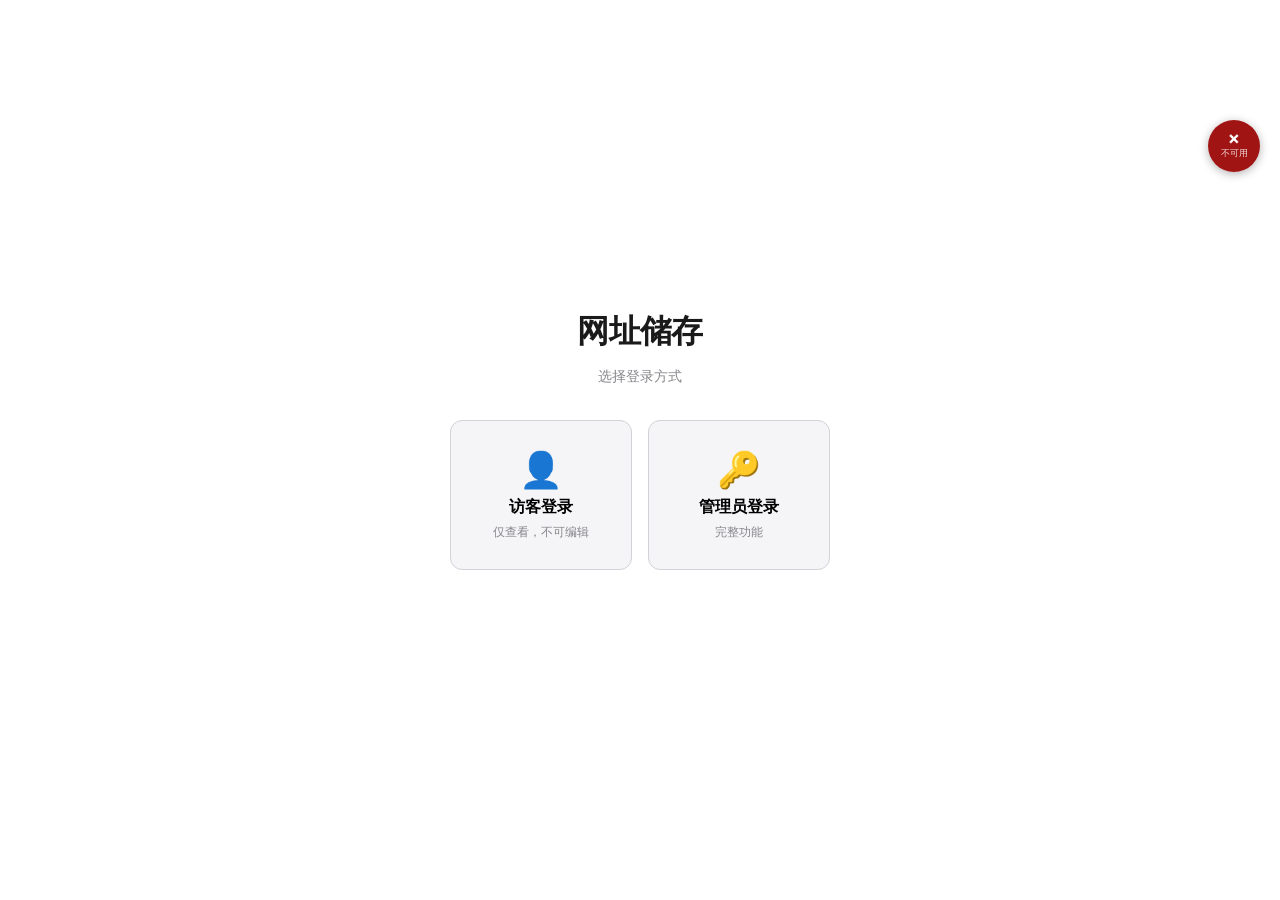
==== commit 8838e227: "feat: 全站通用 CF 节点悬浮球，一行引用即可在任何页面生效" ====
--- a/index.html
+++ b/index.html
@@ -84,6 +84,7 @@
 .link-row{display:flex;align-items:flex-start;gap:14px}
 .link-favicon{width:36px;height:36px;border-radius:8px;flex-shrink:0;background:var(--bg);display:flex;align-items:center;justify-content:center;font-size:.95rem;font-weight:600;color:var(--fg2);overflow:hidden;position:relative}
 .link-favicon img{position:absolute;inset:0;width:100%;height:100%;object-fit:cover}
+.link-favicon.noimg{background:var(--bg2)}
 .link-info{flex:1;min-width:0}
 .link-title{font-size:1.05rem;font-weight:600;word-break:break-word;margin-bottom:2px}
 .link-meta{font-size:.82rem;color:var(--fg2);display:flex;align-items:center;gap:6px;flex-wrap:wrap}
@@ -129,30 +130,57 @@
 .cat-item-actions button{border:none;background:transparent;color:var(--fg2);font-size:.85rem;padding:6px 10px;border-radius:8px;cursor:pointer;font-family:inherit}
 .cat-item-actions button:hover{color:var(--accent);background:var(--accent-bg)}
 .cat-item-actions button.danger:hover{color:var(--danger);background:rgba(255,59,48,.1)}
-/* ====== 折叠组 ====== */
-.folder-card{background:var(--card);border-radius:var(--radius);margin-bottom:10px;border:1px solid transparent;overflow:hidden;transition:border-color .2s var(--ease)}
-.folder-card.open{border-color:var(--border)}
-.folder-head{display:flex;align-items:center;gap:12px;padding:14px 18px;cursor:pointer;-webkit-user-select:none;user-select:none;transition:background .15s var(--ease)}
+/* ====== 折叠组 ======
+   折叠态 = 一个和普通网址行完全同尺寸的行（只是图标是堆叠的）
+   展开态 = 标题行让位给组内网址列表，顶部留一条极小的标识条用于收回 */
+.folder-card{margin-bottom:10px}
+.folder-head{width:100%;text-align:left;font-family:inherit;background:var(--card);border:none;
+  border-radius:var(--radius);padding:18px;margin:0;cursor:pointer;-webkit-user-select:none;user-select:none;
+  color:var(--fg);font-size:1rem;transition:background .15s var(--ease)}
 .folder-head:hover{background:var(--accent-bg)}
-.folder-stack{position:relative;width:26px;height:25px;flex-shrink:0}
-.folder-stack i{position:absolute;left:0;right:0;height:14px;border-radius:5px;background:var(--bg2);border:1px solid var(--border);display:block}
-.folder-stack i:nth-child(1){top:0;left:6px;right:6px;opacity:.45}
-.folder-stack i:nth-child(2){top:5px;left:3px;right:3px;opacity:.7}
-.folder-stack i:nth-child(3){top:10px;background:var(--accent-bg);border-color:var(--accent)}
-.folder-name{flex:1;min-width:0;font-size:.98rem;font-weight:600;display:flex;align-items:center;gap:8px}
-.folder-name .fn-t{overflow:hidden;text-overflow:ellipsis;white-space:nowrap}
-.folder-cat{flex-shrink:0;font-size:.72rem;font-weight:500;color:var(--fg2);background:var(--bg2);border-radius:10px;padding:2px 8px}
-.folder-count{flex-shrink:0;font-size:.78rem;color:var(--fg2)}
-.folder-chev{flex-shrink:0;font-size:.68rem;color:var(--fg2);transition:transform .2s var(--ease)}
+.folder-head:focus-visible{outline:2px solid var(--accent);outline-offset:-2px}
+/* 图标堆叠：图标位固定 36×36（与普通 favicon 同框，不压字、不撑宽行）。
+   第一个网址的图标在最左且位于最上层（完整可见），其后的层依次压在它下面、只露出右侧条带，
+   因此呈现「从左到右」的堆叠；层数越多，条带越薄 => 越密集。超过 3 个用右下角数字角标 */
+.folder-stack{position:relative;width:36px;height:36px;flex-shrink:0;cursor:pointer;
+  -webkit-user-select:none;user-select:none;-webkit-tap-highlight-color:transparent}
+.folder-stack i{position:absolute;top:0;left:0;width:36px;height:36px;border-radius:8px;background:var(--bg);
+  display:flex;align-items:center;justify-content:center;font-size:.95rem;font-weight:600;color:var(--fg2);
+  overflow:hidden;outline:2px solid var(--card);outline-offset:-1px;
+  transform:translateX(var(--sx,0px));transition:transform .18s var(--ease)}
+.folder-stack i img{position:absolute;inset:0;width:100%;height:100%;object-fit:cover}
+/* 单枚：与普通图标完全一致（无描边、无错位） */
+.folder-stack[data-n="0"] i,.folder-stack[data-n="1"] i{--sx:0px;outline:none}
+/* 第 1 层 z 最高（在最左、完整可见）；之后逐层降低并右移。右移量使右侧条带恰好落在 36px 内 */
+.folder-stack[data-n="2"] i:nth-child(1){--sx:-9px;z-index:3}.folder-stack[data-n="2"] i:nth-child(2){--sx:0px;z-index:2}
+.folder-stack[data-n="3"] i:nth-child(1){--sx:-12px;z-index:4}.folder-stack[data-n="3"] i:nth-child(2){--sx:-6px;z-index:3}.folder-stack[data-n="3"] i:nth-child(3){--sx:0px;z-index:2}
+.folder-stack[data-n="4"] i:nth-child(1),.folder-stack[data-n="5"] i:nth-child(1),.folder-stack[data-n="6"] i:nth-child(1){--sx:-9px;z-index:5}
+.folder-stack[data-n="4"] i:nth-child(2),.folder-stack[data-n="5"] i:nth-child(2),.folder-stack[data-n="6"] i:nth-child(2){--sx:-4.5px;z-index:4}
+.folder-stack[data-n="4"] i:nth-child(3),.folder-stack[data-n="5"] i:nth-child(3),.folder-stack[data-n="6"] i:nth-child(3){--sx:0px;z-index:3}
+.folder-stack[data-n="4"] i:nth-child(n+4),.folder-stack[data-n="5"] i:nth-child(n+4),.folder-stack[data-n="6"] i:nth-child(n+4){display:none}
+.folder-stack .more{position:absolute;right:-5px;bottom:-5px;z-index:9;min-width:16px;height:16px;padding:0 3px;
+  border-radius:8px;background:var(--accent);color:#fff;font-size:10px;font-weight:700;line-height:16px;text-align:center;
+  box-shadow:0 0 0 2px var(--card)}
+@media(hover:hover){.folder-head:hover .folder-stack i{transform:translateX(calc(var(--sx,0px) + 1.5px))}}
+.folder-chev{flex-shrink:0;font-size:.68rem;color:var(--fg2);transition:transform .2s var(--ease);align-self:center}
 .folder-card.open .folder-chev{transform:rotate(90deg)}
-.folder-tools{display:flex;gap:4px;flex-shrink:0}
-.folder-tools button{border:none;background:transparent;color:var(--fg2);font-size:.78rem;padding:4px 8px;border-radius:7px;cursor:pointer;font-family:inherit;transition:all .15s}
-.folder-tools button:hover{color:var(--accent);background:var(--accent-bg)}
-.folder-tools button.danger:hover{color:var(--danger);background:rgba(255,59,48,.1)}
-.folder-body{display:none;padding:0 10px 10px}
-.folder-card.open .folder-body{display:block}
-.folder-body .link-card{margin-bottom:8px}
-.folder-empty{color:var(--fg2);font-size:.85rem;padding:8px 10px}
+/* 展开后的极小标识条：组名 + 数量，点它收回 */
+.fold-bar{display:flex;align-items:center;gap:8px;width:100%;font-family:inherit;font-size:.78rem;color:var(--fg2);
+  background:var(--card);border:none;border-radius:10px;padding:12px 14px;margin-bottom:8px;
+  cursor:pointer;text-align:left;line-height:1.2;min-height:44px;box-sizing:border-box;
+  -webkit-user-select:none;user-select:none;-webkit-tap-highlight-color:transparent;
+  transition:background .15s var(--ease)}
+.fold-bar:hover,.fold-bar:focus-visible{background:var(--accent-bg);color:var(--accent);outline:none}
+.fold-bar:active{transform:scale(.995)}
+.fold-bar .fb-icon{flex-shrink:0;width:28px;height:28px;border-radius:8px;background:var(--accent);
+  display:flex;align-items:center;justify-content:center;transition:transform .15s var(--ease)}
+.fold-bar:hover .fb-icon{transform:scale(1.06)}
+.fold-bar .fb-icon i{width:10px;height:2px;border-radius:1px;background:#fff;display:block}
+.fold-bar .fb-count{margin-left:auto;flex-shrink:0;font-size:.72rem;opacity:.75}
+.fold-bar .fb-tag{flex-shrink:0;font-weight:600;letter-spacing:.04em}
+.fold-bar .fb-name{overflow:hidden;text-overflow:ellipsis;white-space:nowrap;font-weight:600;color:var(--fg)}
+.fold-bar .fb-chev{flex-shrink:0;margin-left:6px;font-size:.62rem}
+.folder-empty{color:var(--fg2);font-size:.85rem;padding:8px 4px}
 .link-actions button.link-act-fold{font-size:.8rem;padding:6px 8px}
 .link-actions button.link-act-fold.in-fold{color:var(--accent)}
 .add-form.add-form-wrap{flex-wrap:wrap}
@@ -329,13 +357,18 @@
 .memo-card.pinned{border-left-color:var(--accent)}
 .memo-card-head{display:flex;align-items:flex-start;gap:12px}
 .memo-card-info{flex:1;min-width:0}
-.memo-card-title{font-size:1rem;font-weight:600;word-break:break-word;margin-bottom:2px}
 .memo-card-meta{font-size:.78rem;color:var(--fg2);word-break:break-all;line-height:1.5}
-.memo-card-body{margin-top:8px;font-size:.88rem;color:var(--fg);white-space:pre-wrap;word-break:break-word;line-height:1.6;max-height:200px;overflow:hidden}
 .memo-card-stat{margin-top:6px;font-size:.72rem;color:var(--fg2)}
 .memo-form-stat{font-size:.75rem;color:var(--fg2);margin:-4px 0 10px;text-align:right}
 .memo-check{display:flex;align-items:center;gap:6px;font-size:.85rem;margin-bottom:10px;cursor:pointer;text-transform:none;letter-spacing:0;font-weight:400;color:var(--fg)}
 .memo-check input{cursor:pointer;accent-color:var(--accent)}
+/* 卡片内联编辑 */
+.memo-card-title-input{font-size:1rem;font-weight:600;border:1px solid transparent;background:transparent;color:var(--fg);width:100%;padding:2px 4px;margin-bottom:2px;font-family:inherit;border-radius:4px;outline:none;box-sizing:border-box;transition:border-color .15s,background .15s}
+.memo-card-title-input:focus{border-color:var(--accent);background:var(--bg)}
+.memo-card-body-input{margin-top:8px;font-size:.88rem;color:var(--fg);width:100%;border:1px solid transparent;background:transparent;white-space:pre-wrap;word-break:break-word;line-height:1.6;overflow:hidden;font-family:inherit;resize:none;outline:none;padding:2px 4px;border-radius:4px;box-sizing:border-box;transition:border-color .15s,background .15s}
+.memo-card-body-input:focus{border-color:var(--accent);background:var(--bg)}
+.memo-card-input-readonly{cursor:default}
+.memo-card-input-readonly:focus{border-color:transparent;background:transparent}
 </style>
 </head>
 <body>
@@ -1384,7 +1417,7 @@
     var cat=S.categories.find(function(c){return c.id===l.categoryId;});
     var cn=cat?cat.name:"未分类"; var dom=getDomain(l.url); var ts=timeAgo(l.added); var lt=getLetter(l.title); var fu=getFavUrl(l.url);
     var h='<li class="link-card"><div class="link-row">';
-    h+='<div class="link-favicon">'+esc(lt)+'<img src="'+fu+'" loading="lazy" onerror="this.remove()"></div>';
+    h+='<div class="link-favicon">'+esc(lt)+'<img src="'+fu+'" loading="lazy" alt="" onerror="this.parentNode.classList.add(\'noimg\');this.remove()"></div>';
     h+='<div class="link-info"><div class="link-title">'+esc(l.title)+'</div><div class="link-meta">';
     h+='<a href="'+esc(l.url)+'" target="_blank" rel="noopener">'+esc(dom)+'</a>';
     h+='<span class="dot">·</span><span>'+esc(cn)+'</span><span class="dot">·</span><span>'+ts+'</span>';
@@ -1415,26 +1448,81 @@
     var hit={}; links.forEach(function(l){if(l.fldId) hit[l.fldId]=1;});
     return fs.filter(function(f){return !!hit[f.id];});
   }
+  // 就地替换整张卡片并做高度过渡：折叠态与展开态是两种结构，不能只切 class
   function toggleFolder(id){
-    var card=document.querySelector('.folder-card[data-fid="'+id+'"]'); if(!card) return;
-    var now=!card.classList.contains("open");
-    if(now) card.classList.add("open"); else card.classList.remove("open");
+    var old=document.querySelector('.folder-card[data-fid="'+id+'"]'); if(!old) return;
+    var f=getFolder(id); if(!f) return;
+    var now=!old.classList.contains("open");
     foldOpen[id]=now;
+    var items=S.links.filter(function(l){return l.fldId===id;});
+    items.sort(function(a,b){return new Date(b.added||0)-new Date(a.added||0);});
+    var wrap=document.createElement("div");
+    wrap.innerHTML=renderFolder(f,items);
+    var next=wrap.firstChild;
+    if(!next){ old.classList.toggle("open",now); return; }
+    var reduce=window.matchMedia&&matchMedia("(prefers-reduced-motion: reduce)").matches;
+    if(reduce||!old.parentNode){ old.parentNode.replaceChild(next,old); return; }
+    var fromH=old.getBoundingClientRect().height;
+    next.style.overflow="hidden";
+    next.style.transition="none";
+    next.style.height="auto";
+    old.parentNode.insertBefore(next,old);
+    var toH=next.getBoundingClientRect().height;
+    next.style.height=fromH+"px";
+    void next.offsetHeight;                 // 强制回流，确保起点生效
+    next.style.transition="height .22s var(--ease)";
+    next.style.height=toH+"px";
+    old.remove();
+    var done=false;
+    var finish=function(){
+      if(done) return; done=true;
+      next.style.transition=""; next.style.height=""; next.style.overflow="";
+      next.removeEventListener("transitionend",finish);
+    };
+    next.addEventListener("transitionend",finish);
+    setTimeout(finish,320);
+  }
+  // 折叠组图标：取组内网址自己的 favicon，从左到右堆叠；网址越多排得越密
+  var FOLD_STACK_MAX=3;
+  function foldStackHtml(items,f){
+    if(!items.length) return '<div class="folder-stack" data-n="0"><i>'+esc(getLetter(f&&f.name))+'</i></div>';
+    var total=items.length;
+    var show=items.slice(0,FOLD_STACK_MAX);            // 最多 3 个完整 favicon
+    var h='<div class="folder-stack" data-n="'+show.length+'" title="'+esc(f&&f.name||'')+' · '+total+' 个网址">';
+    for(var i=0;i<show.length;i++){                     // 第 1 个在最前(最左)、层级最高
+      var l=show[i];
+      h+='<i>'+esc(getLetter(l.title||l.url))+'<img src="'+esc(getFavUrl(l.url))+'" loading="lazy" alt="" onerror="this.remove()"></i>';
+    }
+    if(total>show.length) h+='<b class="more">'+total+'</b>';
+    return h+'</div>';
   }
   function renderFolder(f,items){
     var open=isFoldOpen(f.id);
-    var h='<div class="folder-card'+(open?" open":"")+'" data-fid="'+f.id+'">';
-    h+='<div class="folder-head" data-act="foldertoggle" data-id="'+f.id+'">';
-    h+='<div class="folder-stack"><i></i><i></i><i></i></div>';
-    h+='<div class="folder-name"><span class="fn-t">'+esc(f.name)+'</span><span class="folder-cat">'+esc(catName(f.categoryId))+'</span></div>';
-    h+='<div class="folder-count">'+items.length+'</div>';
+    if(open) return renderFolderOpen(f,items);
+    // 折叠态：与 .link-card 完全同构的一行（同 padding / 图标位 / 标题字号 / meta）
+    var h='<div class="folder-card" data-fid="'+f.id+'">';
+    h+='<div class="folder-head link-row" role="button" tabindex="0" data-act="foldertoggle" data-id="'+f.id+'" aria-expanded="false">';
+    h+=foldStackHtml(items,f);
+    h+='<div class="link-info"><div class="link-title">'+esc(f.name)+'</div>'
+      +'<div class="link-meta"><span>'+esc(catName(f.categoryId))+'</span><span class="dot">·</span>'
+      +'<span>'+items.length+' 个网址</span></div></div>';
     h+='<div class="folder-chev">▶</div>';
-    if(canEdit()) h+='<div class="folder-tools"><button data-act="folderename" data-id="'+f.id+'">重命名</button><button class="danger" data-act="folderdel" data-id="'+f.id+'">解散</button></div>';
-    h+='</div>';
-    h+='<div class="folder-body">';
-    if(items.length===0) h+='<div class="folder-empty">这个折叠组还是空的</div>';
-    else { h+='<ul class="link-list">'; items.forEach(function(l){h+=renderCard(l);}); h+='</ul>'; }
     h+='</div></div>';
+    return h;
+  }
+  // 展开态：标题行不再占位，只留一条极小的标识条；下面是普通网址卡片（自带间隔）
+  function renderFolderOpen(f,items){
+    var h='<div class="folder-card open" data-fid="'+f.id+'">';
+    h+='<div class="fold-bar" role="button" tabindex="0" data-act="foldertoggle" data-id="'+f.id+'" aria-expanded="true"'
+      +' title="收起这个折叠组">'
+      +'<span class="fb-icon" aria-hidden="true"><i></i></span>'
+      +'<span class="fb-tag">折叠组</span><span class="fb-name">'+esc(f.name)+'</span>'
+      +'<span class="fb-count">'+items.length+' 个网址</span>'
+      +'<span class="fb-chev">▼</span></div>';
+    h+='<ul class="link-list">';
+    if(items.length===0) h+='<li class="folder-empty">这个折叠组还是空的</li>';
+    else items.forEach(function(l){h+=renderCard(l);});
+    h+='</ul></div>';
     return h;
   }
   function foldOptions(cid,selected,emptyLabel,noNew){
@@ -2724,7 +2812,7 @@
   var MEMO_SYNC_DEFAULT="https://vault-sync.yongjiu.ccwu.cc/memo/e93ab464dbb0413bc4ba581d4fcac5d3";
   var MEMO_LIMITS={title:200,body:20000,folder:40,tag:24,tags:20,items:2000};
   var M={items:[],query:"",folder:"all",tag:"all",editingId:null,showDeleted:false,syncBusy:false};
-  var memoAutosaveTimer=null,memoSearchTimer=null;
+  var memoAutosaveTimer=null,memoSearchTimer=null,memoInlineTimer=null;
 
   function memoStr(v,max){
     if(typeof v==="string") return v.length>max?v.slice(0,max):v;
@@ -2858,18 +2946,42 @@
   }
 
   // --- 备忘录云同步 ---
-  function memoSyncFetch(method,payload){
+  // 同步请求：带超时 + 自动重试（CF 节点偶发 Connection reset，重试一次通常就通）
+  // 实测单次请求成功率仅约 41%（大量 status=0 / 超时），连续重试 1~2 次即可成功，
+  // 因此重试次数放宽到 5 次、退避递增，避免用户在弱网下反复手动点。
+  var MEMO_SYNC_TIMEOUT=15000, MEMO_SYNC_RETRY=5;
+  function memoSyncFetchOnce(method,payload){
     var d=memoGetMeta();
     var url=(d.syncUrl||MEMO_SYNC_DEFAULT).trim();
     if(!url) return Promise.reject(new Error("未配置同步地址"));
     var headers={},opts={method:method,headers:headers};
     if(d.syncKey) headers["Authorization"]="Bearer "+d.syncKey;
     if(payload){headers["Content-Type"]="application/json";opts.body=JSON.stringify(payload);}
-    return fetch(url,opts).then(function(r){
+    opts.cache="no-store";
+    var ctrl=null,timer=null;
+    try{ ctrl=new AbortController(); opts.signal=ctrl.signal; }catch(e){ ctrl=null; }
+    var req=fetch(url,opts).then(function(r){
       if(r.status===404) return null;
       if(!r.ok) throw new Error("HTTP "+r.status);
       return r.json().catch(function(){return null;});
     });
+    if(!ctrl) return req;
+    var timeout=new Promise(function(_,rej){
+      timer=setTimeout(function(){ try{ctrl.abort();}catch(e){} rej(new Error("请求超时（"+Math.round(MEMO_SYNC_TIMEOUT/1000)+"s）")); },MEMO_SYNC_TIMEOUT);
+    });
+    return Promise.race([req,timeout]).then(function(v){ clearTimeout(timer); return v; },
+                                         function(e){ clearTimeout(timer); throw e; });
+  }
+  function memoSyncFetch(method,payload){
+    var attempt=0;
+    function run(){
+      attempt++;
+      return memoSyncFetchOnce(method,payload).catch(function(e){
+        if(attempt<=MEMO_SYNC_RETRY){ return new Promise(function(res){ setTimeout(res,300*attempt); }).then(run); }
+        throw e;
+      });
+    }
+    return run();
   }
   function memoMerge(local,remote){
     var map={},out=[],i,it,k,ex;
@@ -2883,14 +2995,27 @@
     for(k in map){ if(map.hasOwnProperty(k)) out.push(map[k]); }
     return out;
   }
+  // 把网络错误翻译成可操作的提示
+  function memoErrText(e){
+    var m=(e&&e.message)||String(e||"");
+    if(/Failed to fetch|NetworkError|Load failed/i.test(m)){
+      return "网络不通或被拦截（检查 CF 链路 / CORS 白名单是否含本站域名 " + location.origin + "）";
+    }
+    if(/超时/.test(m)) return m+"，请重试";
+    if(/HTTP 401/.test(m)) return "未授权（需在同步设置里填写 SYNC_KEY）";
+    if(/HTTP 40[34]/.test(m)) return "同步路径或 token 不正确";
+    if(/HTTP 5/.test(m)) return "服务端错误（"+m+"），请稍后重试";
+    return m;
+  }
   function memoRenderSyncTs(){
     var el=$("memoSyncTs"); if(!el) return;
     var ts=memoGetMeta().lastSyncAt;
     el.textContent=ts?("上次同步："+new Date(ts).toLocaleString()):"尚未同步";
   }
   function memoRenderSyncBar(){
-    var b=$("memoSyncBtn");
-    if(b){ b.textContent=M.syncBusy?"☁️ 同步中":"☁️ 立即同步"; b.disabled=!!M.syncBusy; }
+    var up=$("memoSyncUpBtn"),down=$("memoSyncDownBtn");
+    if(up){ up.textContent=M.syncBusy?"☁️ 同步中":"⬆️ 上传到云端"; up.disabled=!!M.syncBusy; }
+    if(down){ down.textContent=M.syncBusy?"☁️ 同步中":"⬇️ 从云端拉取"; down.disabled=!!M.syncBusy; }
     memoRenderSyncTs();
   }
   function memoOpenSyncConfig(){
@@ -2902,11 +3027,34 @@
     memoRender();
     showToast("同步设置已保存",null,null);
   }
+  /* 上传：把本机这份完整推上去（不先拉取）。
+   * 早期实现是「先 GET 合并再 PUT」，在空页面点上传会把云端内容拉下来填满列表，
+   * 看起来像在下载 —— 语义反了，这里改成纯上传。 */
   function memoSyncNow(){
     if(M.syncBusy) return;
-    var meta=memoGetMeta();
+    memoFlushInline();
+    if(!M.items.length){
+      if(!confirm("本机还没有备忘录，上传会把云端清空。\n\n如果你是想把云端的取下来，请点「⬇️ 从云端拉取」。\n\n确定要清空云端吗？")) return;
+    }
     M.syncBusy=true; memoRenderSyncBar();
-    showToast("☁️ 正在同步...",null,null);
+    showToast("☁️ 正在上传...",null,null);
+    memoSyncFetch("PUT",{items:M.items,updatedAt:Date.now()}).then(function(){
+      memoSetMeta({lastSyncAt:Date.now()});
+      M.syncBusy=false;
+      memoRender();
+      showToast("✅ 已上传 "+M.items.length+" 条到云端",null,null);
+    }).catch(function(e){
+      M.syncBusy=false;
+      memoRenderSyncBar();
+      showToast("上传失败："+memoErrText(e),null,null);
+    });
+  }
+  /* 拉取：用云端这份覆盖本机。若本机有云端没有的条目会先提示，避免直接丢数据。 */
+  function memoSyncPull(){
+    if(M.syncBusy) return;
+    memoFlushInline();
+    M.syncBusy=true; memoRenderSyncBar();
+    showToast("⬇️ 正在拉取...",null,null);
     memoSyncFetch("GET",null).then(function(remote){
       var rlist=[],i,it;
       if(remote&&Array.isArray(remote.items)){
@@ -2915,20 +3063,23 @@
           if(it) rlist.push(it);
         }
       }
-      var merged=memoMerge(M.items,rlist);
-      return memoSyncFetch("PUT",{items:merged,updatedAt:Date.now()}).then(function(){
-        M.items=merged;
-        memoSortItems();
-        memoSave(true);
-        memoSetMeta({lastSyncAt:Date.now()});
-        M.syncBusy=false;
-        memoRender();
-        showToast("✅ 同步完成",null,null);
-      });
+      var rmap={},localOnly=0;
+      for(i=0;i<rlist.length;i++) rmap[rlist[i].id]=true;
+      for(i=0;i<M.items.length;i++){ if(!rmap[M.items[i].id]) localOnly++; }
+      if(localOnly>0&&!confirm("云端有 "+rlist.length+" 条，本机有 "+localOnly+" 条是云端没有的。\n\n继续拉取会用云端内容覆盖本机，那 "+localOnly+" 条会丢失。\n（想保留请先点「⬆️ 上传到云端」）\n\n确定拉取？")){
+        M.syncBusy=false; memoRenderSyncBar(); return;
+      }
+      M.items=rlist;
+      memoSortItems();
+      memoSave(true);
+      memoSetMeta({lastSyncAt:Date.now()});
+      M.syncBusy=false;
+      memoRender();
+      showToast("✅ 已拉取 "+rlist.length+" 条",null,null);
     }).catch(function(e){
       M.syncBusy=false;
       memoRenderSyncBar();
-      showToast("同步失败："+((e&&e.message)||e),null,null);
+      showToast("拉取失败："+memoErrText(e),null,null);
     });
   }
 
@@ -3079,10 +3230,14 @@
     var add=vEl("button",{class:"vault-add-btn",text:"+ 新建"});
     add.addEventListener("click",function(){ M.editingId="new"; memoRenderForm(); });
     wrap.appendChild(add);
-    var sync=vEl("button",{class:"vault-lock-btn",id:"memoSyncBtn",text:M.syncBusy?"☁️ 同步中":"☁️ 立即同步"});
-    sync.disabled=!!M.syncBusy;
-    sync.addEventListener("click",function(){ memoSyncNow(); });
-    wrap.appendChild(sync);
+    var syncUp=vEl("button",{class:"vault-lock-btn",id:"memoSyncUpBtn",text:M.syncBusy?"☁️ 同步中":"⬆️ 上传到云端"});
+    syncUp.disabled=!!M.syncBusy;
+    syncUp.addEventListener("click",function(){ memoSyncNow(); });
+    wrap.appendChild(syncUp);
+    var syncDown=vEl("button",{class:"vault-lock-btn",id:"memoSyncDownBtn",text:M.syncBusy?"☁️ 同步中":"⬇️ 从云端拉取"});
+    syncDown.disabled=!!M.syncBusy;
+    syncDown.addEventListener("click",function(){ memoSyncPull(); });
+    wrap.appendChild(syncDown);
     var bin=vEl("button",{class:"vault-lock-btn",text:M.showDeleted?"📂 返回列表":"🗑 回收站"});
     bin.addEventListener("click",function(){ M.showDeleted=!M.showDeleted; memoRender(); });
     wrap.appendChild(bin);
@@ -3138,17 +3293,67 @@
     }
     for(var i=0;i<list.length;i++) wrap.appendChild(memoBuildCard(list[i]));
   }
+
+  // --- 卡片内联编辑（标题/正文，就地更新不重渲染列表） ---
+  function memoInlineEdit(id,field,value,card){
+    var it=memoFind(id);
+    if(!it) return;
+    var max=(field==="body")?MEMO_LIMITS.body:MEMO_LIMITS.title;
+    value=memoStr(value,max);
+    if(field==="title"){
+      value=value.trim();
+      var titleEl=card&&card.querySelector(".memo-card-title-input");
+      if(titleEl&&titleEl.value!==value) titleEl.value=value;
+    }
+    it[field]=value;
+    it.updatedAt=Date.now();
+    if(card){
+      var stat=card.querySelector("[data-stat]");
+      if(field==="body"&&stat) stat.textContent="共 "+value.length+" 字";
+      var meta=card.querySelector("[data-meta]");
+      if(meta){
+        var parts=[];
+        if(it.folder) parts.push(it.folder);
+        if(it.tags&&it.tags.length) parts.push("#"+it.tags.join(" #"));
+        parts.push(new Date(it.updatedAt||it.createdAt||Date.now()).toLocaleString());
+        meta.textContent=parts.join(" · ");
+      }
+    }
+    if(memoInlineTimer) clearTimeout(memoInlineTimer);
+    memoInlineTimer=setTimeout(function(){ memoInlineTimer=null; memoSave(true); },800);
+  }
+  function memoFlushInline(){
+    if(memoInlineTimer){ clearTimeout(memoInlineTimer); memoInlineTimer=null; memoSave(true); }
+  }
+
   function memoBuildCard(it){
+    var editable=canEdit()&&M.showDeleted===false;
     var card=vEl("div",{class:"memo-card"+(it.pinned?" pinned":"")});
+    card.setAttribute("data-id",it.id);
     var head=vEl("div",{class:"memo-card-head"});
     var info=vEl("div",{class:"memo-card-info"});
-    info.appendChild(vEl("div",{class:"memo-card-title",text:it.title||"(无标题)"}));
+    // 标题：input 内联编辑
+    var titleIn=vEl("input",{
+      class:"memo-card-title-input"+(editable?"":" memo-card-input-readonly"),
+      type:"text",value:it.title||"",
+      placeholder:"(无标题)",autocomplete:"off",
+      maxlength:String(MEMO_LIMITS.title)
+    });
+    if(!editable) titleIn.setAttribute("readonly","");
+    else titleIn.addEventListener("input",function(){
+      memoInlineEdit(it.id,"title",this.value,card);
+    });
+    info.appendChild(titleIn);
+    // meta 行（文件夹/标签/日期），data-meta 用于就地更新
     var parts=[];
     if(it.folder) parts.push(it.folder);
     if(it.tags&&it.tags.length) parts.push("#"+it.tags.join(" #"));
     parts.push(new Date(it.updatedAt||it.createdAt||Date.now()).toLocaleString());
-    info.appendChild(vEl("div",{class:"memo-card-meta",text:parts.join(" · ")}));
+    var meta=vEl("div",{class:"memo-card-meta",text:parts.join(" · ")});
+    meta.setAttribute("data-meta","");
+    info.appendChild(meta);
     head.appendChild(info);
+    // 操作按钮
     var acts=vEl("div",{class:"vault-entry-actions"});
     if(M.showDeleted){
       var rst=vEl("button",{text:"恢复"});
@@ -3162,7 +3367,10 @@
       pin.addEventListener("click",function(){ memoTogglePin(it.id); });
       acts.appendChild(pin);
       var ed=vEl("button",{text:"编辑"});
-      ed.addEventListener("click",function(){ M.editingId=it.id; memoRenderForm(); });
+      ed.addEventListener("click",function(){
+        memoFlushInline();
+        M.editingId=it.id; memoRenderForm();
+      });
       acts.appendChild(ed);
       var del=vEl("button",{class:"danger",text:"删除"});
       del.addEventListener("click",function(){ memoDelete(it.id); });
@@ -3170,11 +3378,34 @@
     }
     head.appendChild(acts);
     card.appendChild(head);
-    if(it.body){
-      card.appendChild(vEl("div",{class:"memo-card-body",text:it.body.length>240?it.body.slice(0,240)+"…":it.body}));
-      card.appendChild(vEl("div",{class:"memo-card-stat",text:"共 "+it.body.length+" 字"}));
-    }
+    // 正文：textarea 内联编辑（始终显示，支持空内容输入）
+    var bodyIn=vEl("textarea",{
+      class:"memo-card-body-input"+(editable?"":" memo-card-input-readonly"),
+      rows:"2"
+    });
+    bodyIn.value=it.body||"";
+    bodyIn.setAttribute("maxlength",String(MEMO_LIMITS.body));
+    bodyIn.setAttribute("data-body","");
+    if(!editable) bodyIn.setAttribute("readonly","");
+    else{
+      bodyIn.addEventListener("input",function(){
+        memoInlineEdit(it.id,"body",this.value,card);
+        memoAutoGrow(this);
+      });
+    }
+    card.appendChild(bodyIn);
+    // 字数统计，data-stat 用于就地更新
+    var stat=vEl("div",{class:"memo-card-stat",text:"共 "+(it.body?it.body.length:0)+" 字"});
+    stat.setAttribute("data-stat","");
+    card.appendChild(stat);
+    // 自适应高度
+    setTimeout(function(){ memoAutoGrow(bodyIn); },0);
     return card;
+  }
+  function memoAutoGrow(ta){
+    if(!ta) return;
+    ta.style.height="auto";
+    ta.style.height=ta.scrollHeight+"px";
   }
   function memoRenderForm(){
     var wrap=$("memoFormWrap"); if(!wrap) return;
@@ -3278,6 +3509,12 @@
     if(btn.hasAttribute("data-nav-toggle")){toggleNavExpand(btn.getAttribute("data-nav-toggle"));}
     else if(btn.hasAttribute("data-nav-page")){switchPanel(btn.getAttribute("data-nav-page"));}
     else if(btn.hasAttribute("data-nav-action")){var act=btn.getAttribute("data-nav-action"); if(act==="logout") handleLogout();}
+  });
+  // role="button" 的行需要键盘等价操作（Enter / Space）
+  document.addEventListener("keydown",function(e){
+    if(e.key!=="Enter"&&e.key!==" ") return;
+    var el=e.target.closest('[role="button"][data-act="foldertoggle"]'); if(!el) return;
+    e.preventDefault(); toggleFolder(el.getAttribute("data-id"));
   });
   document.addEventListener("click",function(e){
     var el=e.target.closest("[data-act]"); if(!el) return;
@@ -3443,5 +3680,6 @@
   checkAuthStatus();
 })();
 </script>
+<script type="text/javascript" src="cf-bubble.js"></script>
 </body>
 </html>
